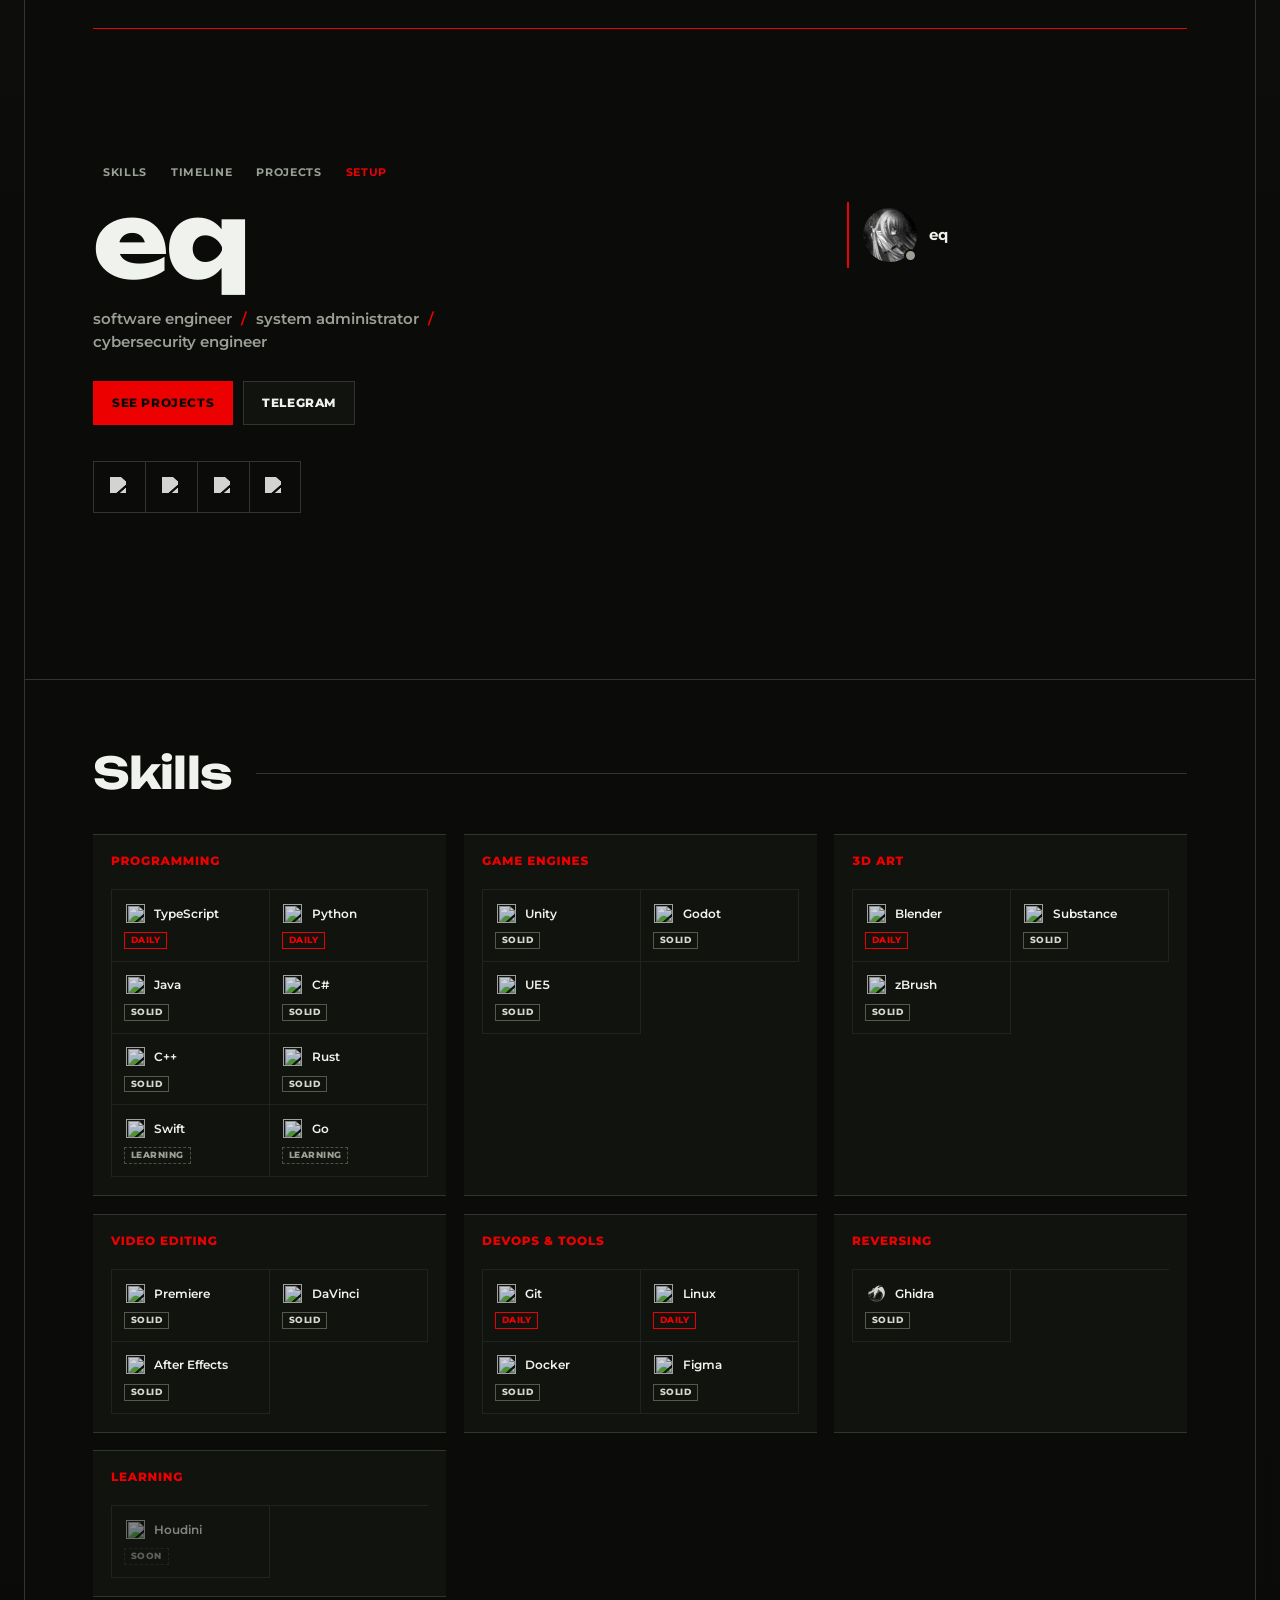
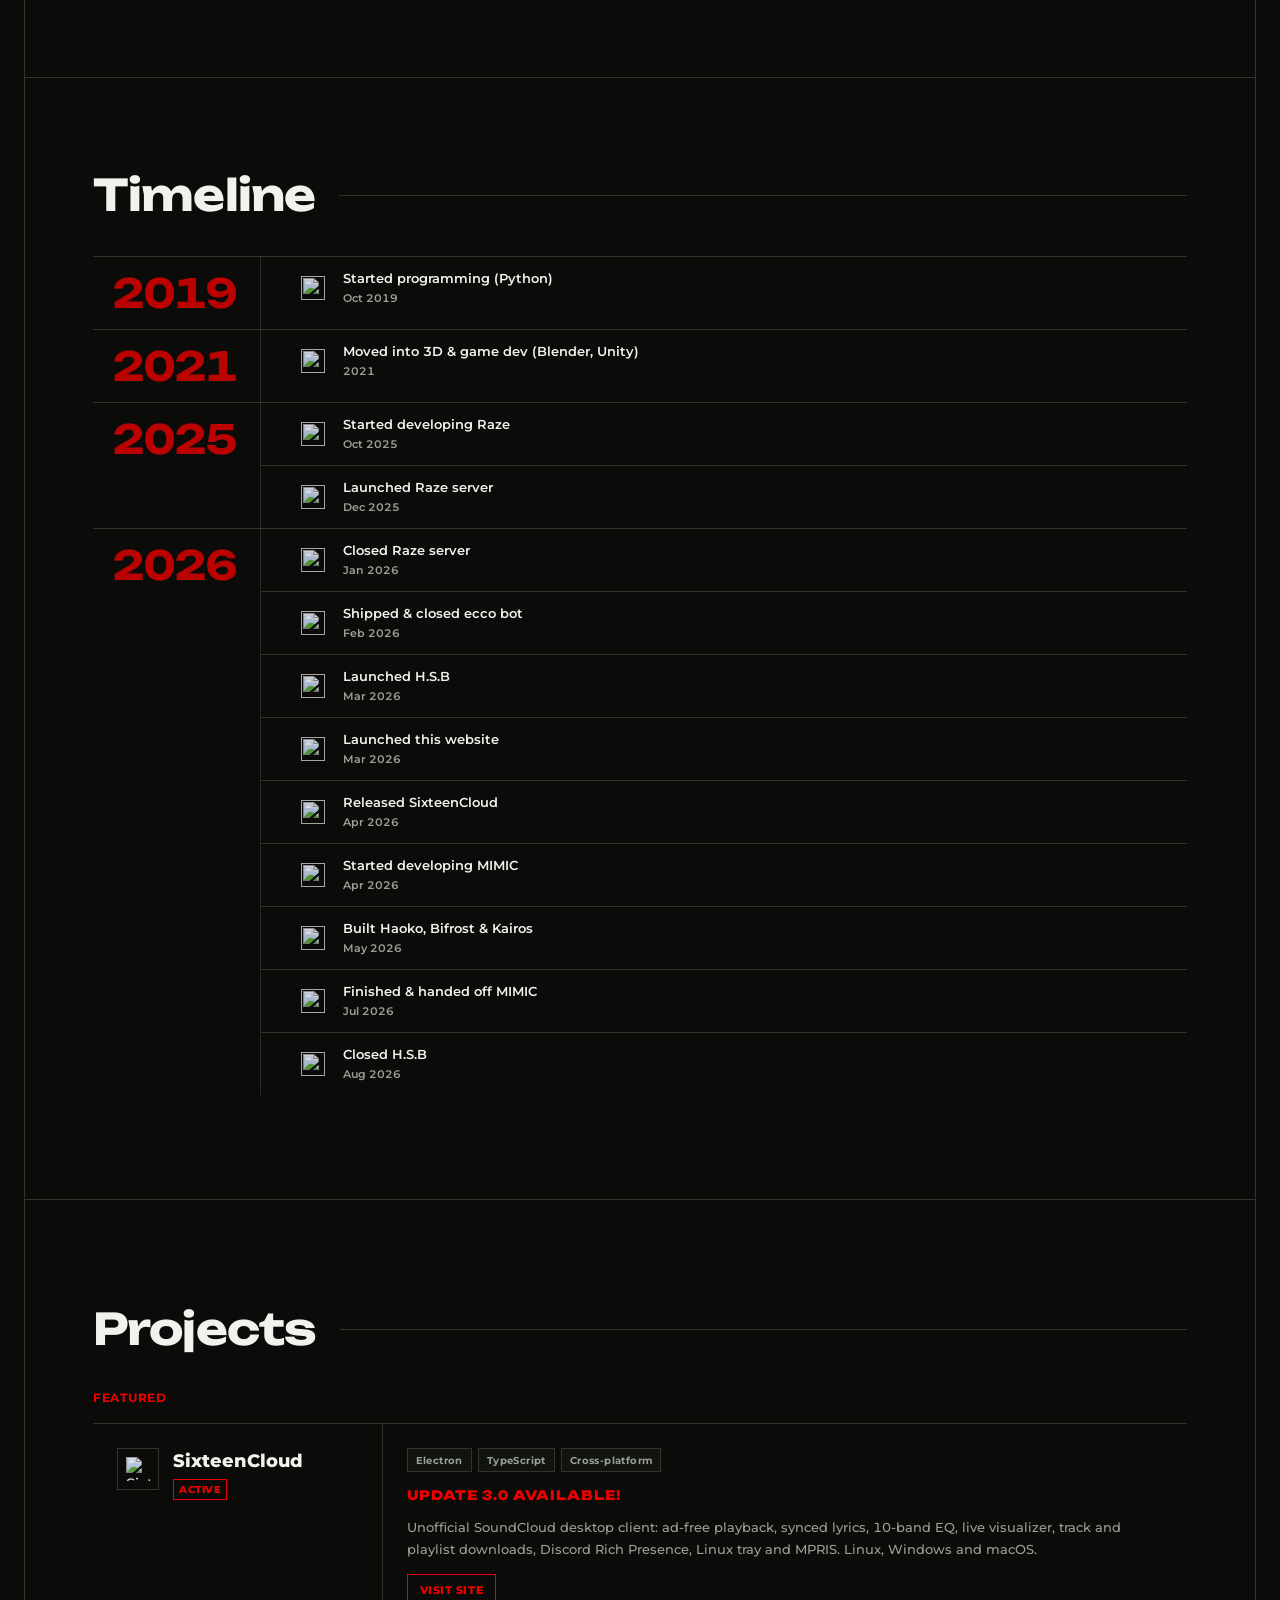
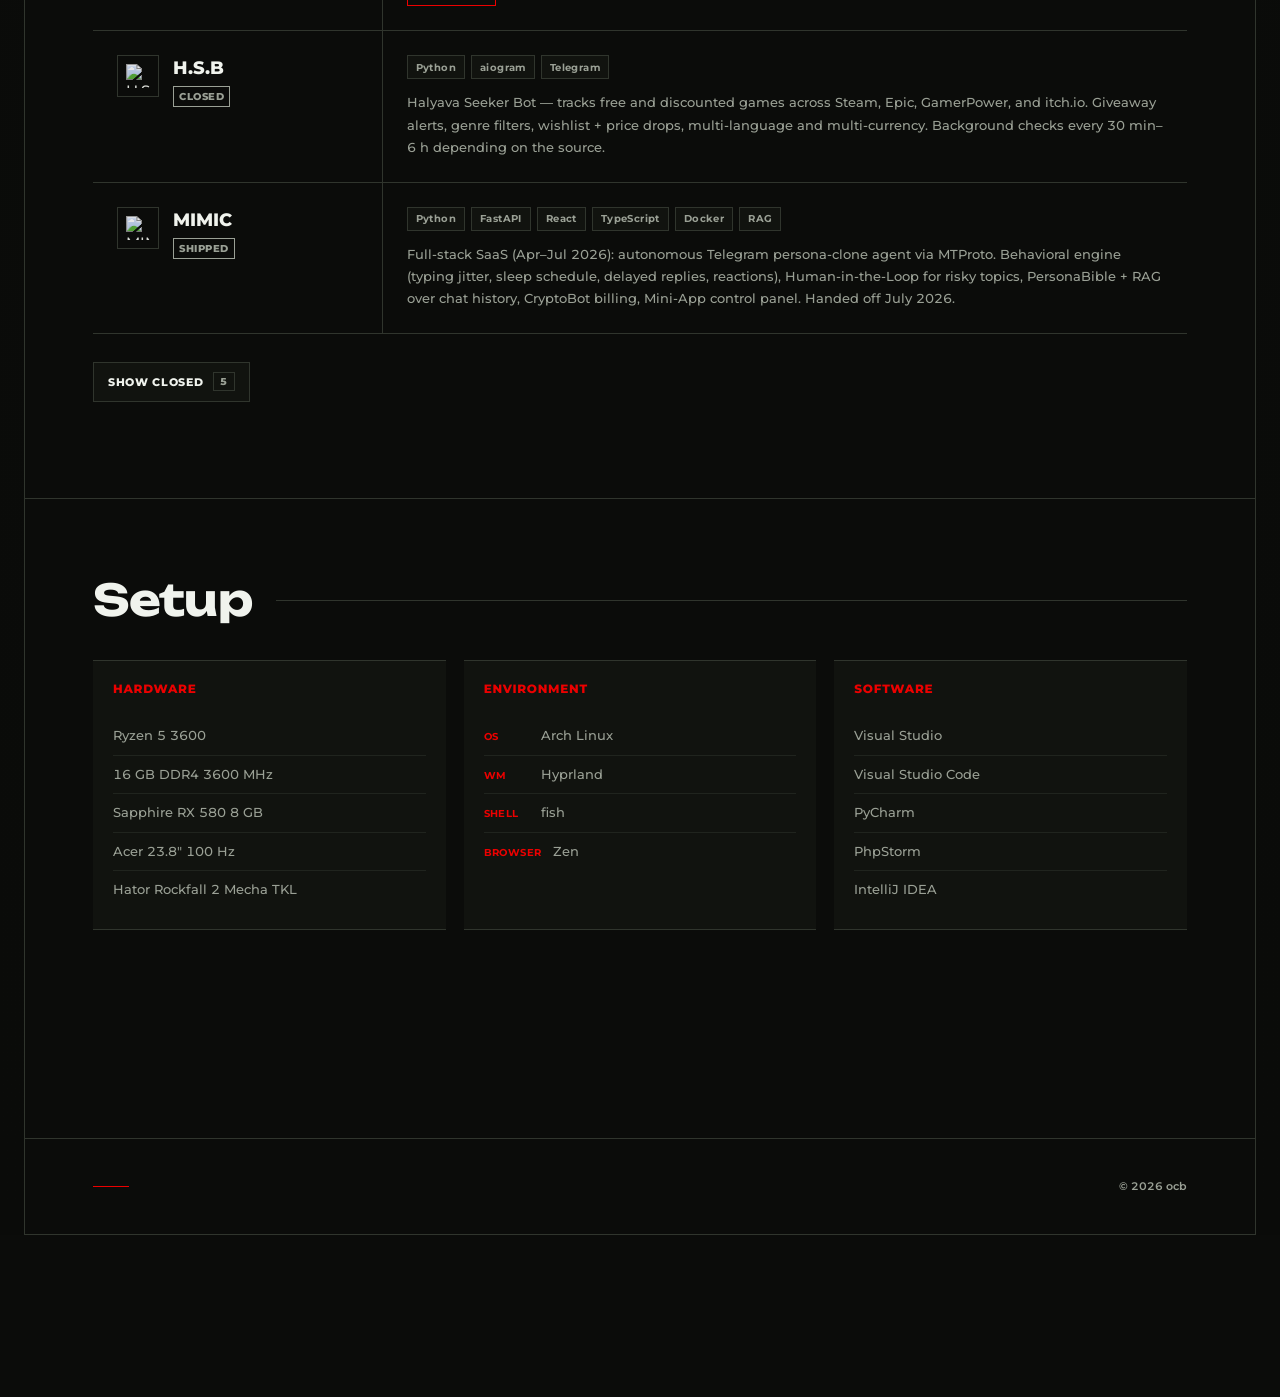
==== index.html @ 3673486f "Point SixteenCloud card to the new site" ====
<!DOCTYPE html>
<html lang="en">
<head>
    <meta charset="UTF-8">
    <meta name="viewport" content="width=device-width, initial-scale=1.0">
    <title>eq | bio</title>
    <meta name="description" content="ocb — software engineer, system administrator & cybersecurity engineer.">
    <meta name="theme-color" content="#0b0c0a">
    <meta name="color-scheme" content="dark">
    <meta name="apple-mobile-web-app-status-bar-style" content="black-translucent">
    <meta property="og:title" content="eq | bio">
    <meta property="og:description" content="software engineer / system administrator / cybersecurity engineer — portfolio & projects">
    <meta property="og:type" content="website">
    <meta property="og:image" content="https://ocb2016.me/img/og-logo.png">
    <meta property="og:image:type" content="image/png">
    <meta property="og:image:width" content="1200">
    <meta property="og:image:height" content="630">
    <meta property="og:image:alt" content="eq | bio">
    <meta property="og:url" content="https://ocb2016.me/">
    <meta name="twitter:card" content="summary_large_image">
    <meta name="twitter:title" content="eq | bio">
    <meta name="twitter:description" content="software engineer / system administrator / cybersecurity engineer — portfolio & projects">
    <meta name="twitter:image" content="https://ocb2016.me/img/og-logo.png">
    <meta name="twitter:image:alt" content="ocb logo">
    <link rel="icon" type="image/svg+xml" href="icons/ocb_site_logo.svg">
    <link rel="stylesheet" href="style.css">
    <link rel="stylesheet" href="cube.css">
</head>
<body id="top">
    <div class="copy-toast" id="copyToast">Username copied.</div>

    <aside class="cube-rail is-booting is-hidden" id="cubeRail" aria-hidden="true">
        <div class="cube-slot">
            <button type="button" class="cube-hit" id="cubeHit" aria-label="Cube"></button>
            <div class="cube-3d-wrap" id="cube3dWrap">
                <div class="cube-3d-iso">
                    <div class="cube-3d-flipper" id="cube3dFlipper">
                        <div class="cube-face" data-face="front">B</div>
                        <div class="cube-face" data-face="back">O</div>
                        <div class="cube-face" data-face="right">B</div>
                        <div class="cube-face" data-face="left">O</div>
                        <div class="cube-face" data-face="top">C</div>
                        <div class="cube-face" data-face="bottom">C</div>
                    </div>
                </div>
            </div>
        </div>
    </aside>

    <!-- Floating island — appears after hero leaves the viewport -->
    <nav class="nav-island" id="navIsland" aria-label="Sections" aria-hidden="true">
        <a href="#top" class="nav-island-brand">eq</a>
        <span class="nav-island-sep" aria-hidden="true"></span>
        <a href="#skills" class="nav-link">Skills</a>
        <a href="#timeline" class="nav-link">Timeline</a>
        <a href="#projects" class="nav-link">Projects</a>
        <a href="#setup" class="nav-link">Setup</a>
    </nav>

    <div class="container">
            <header class="hero" id="hero">
                <nav class="hero-nav physics-element" id="heroNav" aria-label="On this page">
                    <a href="#skills" class="nav-link">Skills</a>
                    <a href="#timeline" class="nav-link">Timeline</a>
                    <a href="#projects" class="nav-link">Projects</a>
                    <a href="#setup" class="nav-link">Setup</a>
                </nav>

                <div class="discord-card physics-element" id="discordCard">
                    <img class="dc-badge" src="icons/discord.svg" alt="">
                    <div class="dc-left">
                        <div class="dc-avatar-wrap">
                            <img src="img/avatar.jpg" alt="Avatar of eq" class="dc-avatar">
                            <span class="dc-status-dot" id="dcStatusDot"></span>
                        </div>
                    </div>
                    <div class="dc-info">
                        <span class="dc-username">eq</span>
                        <span class="dc-status-text" id="dcStatusText" style="display:none">Offline</span>
                        <div class="dc-activity" id="dcActivity">
                            <img class="dc-activity-img" id="dcActivityImg" style="display:none" alt="">
                            <div class="dc-activity-text">
                                <span class="dc-activity-label" id="dcActivityLabel">Playing</span>
                                <span class="dc-activity-name" id="dcActivityName"></span>
                                <span class="dc-activity-details" id="dcActivityDetails"></span>
                                <span class="dc-activity-state" id="dcActivityState"></span>
                            </div>
                        </div>
                        <span class="dc-lanyard-hint" id="dcHint"></span>
                    </div>
                </div>

                <h1 class="title physics-element">eq</h1>
                <p class="tagline physics-element">software engineer <span class="separator">/</span> system administrator <span class="separator">/</span> cybersecurity engineer</p>

                <div class="hero-actions physics-element">
                    <a href="#projects" class="hero-cta">See projects</a>
                    <a href="https://t.me/pykuvkrovu" target="_blank" rel="noopener noreferrer" class="hero-cta ghost">Telegram</a>
                </div>

                <div class="socials physics-element">
                    <a href="https://t.me/pykuvkrovu" target="_blank" rel="noopener noreferrer" class="social-btn" aria-label="Telegram" data-tooltip="Telegram">
                        <img src="icons/telegram.svg" alt="Telegram">
                    </a>
                    <button type="button" class="social-btn" id="discordCopyBtn" aria-label="Discord" data-tooltip="Discord">
                        <img src="icons/discord.svg" alt="Discord">
                    </button>
                    <a href="https://steamcommunity.com/id/npukolno/" target="_blank" rel="noopener noreferrer" class="social-btn" aria-label="Steam" data-tooltip="Steam">
                        <img src="icons/steam.svg" alt="Steam">
                    </a>
                    <a href="https://soundcloud.com/faketerrorist" target="_blank" rel="noopener noreferrer" class="social-btn" aria-label="SoundCloud" data-tooltip="SoundCloud">
                        <img src="icons/soundcloud.svg" alt="SoundCloud">
                    </a>
                </div>
            </header>

            <section class="skills-section" id="skills">
                <h2 class="section-title physics-element">Skills</h2>

                <div class="skills-grid">
                    <div class="skill-category">
                        <h3 class="category-title">Programming</h3>
                        <div class="skill-cards">
                            <div class="skill-card"><div class="skill-row"><div class="skill-icon-wrap"><img src="icons/typescript.svg" class="skill-svg" alt=""></div><span class="skill-name">TypeScript</span></div><span class="skill-level daily">daily</span></div>
                            <div class="skill-card"><div class="skill-row"><div class="skill-icon-wrap"><img src="icons/python.svg" class="skill-svg" alt=""></div><span class="skill-name">Python</span></div><span class="skill-level daily">daily</span></div>
                            <div class="skill-card"><div class="skill-row"><div class="skill-icon-wrap"><img src="icons/java.svg" class="skill-svg" alt=""></div><span class="skill-name">Java</span></div><span class="skill-level solid">solid</span></div>
                            <div class="skill-card"><div class="skill-row"><div class="skill-icon-wrap"><img src="icons/c%23.svg" class="skill-svg" alt=""></div><span class="skill-name">C#</span></div><span class="skill-level solid">solid</span></div>
                            <div class="skill-card"><div class="skill-row"><div class="skill-icon-wrap"><img src="icons/c%2B%2B.svg" class="skill-svg" alt=""></div><span class="skill-name">C++</span></div><span class="skill-level solid">solid</span></div>
                            <div class="skill-card"><div class="skill-row"><div class="skill-icon-wrap"><img src="icons/rust.svg" class="skill-svg" alt=""></div><span class="skill-name">Rust</span></div><span class="skill-level solid">solid</span></div>
                            <div class="skill-card"><div class="skill-row"><div class="skill-icon-wrap"><img src="icons/swift.svg" class="skill-svg" alt=""></div><span class="skill-name">Swift</span></div><span class="skill-level learning">learning</span></div>
                            <div class="skill-card"><div class="skill-row"><div class="skill-icon-wrap"><img src="icons/go.svg" class="skill-svg" alt=""></div><span class="skill-name">Go</span></div><span class="skill-level learning">learning</span></div>
                        </div>
                    </div>

                    <div class="skill-category">
                        <h3 class="category-title">Game Engines</h3>
                        <div class="skill-cards">
                            <div class="skill-card"><div class="skill-row"><div class="skill-icon-wrap"><img src="icons/unity.svg" class="skill-svg" alt=""></div><span class="skill-name">Unity</span></div><span class="skill-level solid">solid</span></div>
                            <div class="skill-card"><div class="skill-row"><div class="skill-icon-wrap"><img src="icons/godot.svg" class="skill-svg" alt=""></div><span class="skill-name">Godot</span></div><span class="skill-level solid">solid</span></div>
                            <div class="skill-card"><div class="skill-row"><div class="skill-icon-wrap"><img src="icons/ue.svg" class="skill-svg" alt=""></div><span class="skill-name">UE5</span></div><span class="skill-level solid">solid</span></div>
                        </div>
                    </div>

                    <div class="skill-category">
                        <h3 class="category-title">3D Art</h3>
                        <div class="skill-cards">
                            <div class="skill-card"><div class="skill-row"><div class="skill-icon-wrap"><img src="icons/blender.svg" class="skill-svg" alt=""></div><span class="skill-name">Blender</span></div><span class="skill-level daily">daily</span></div>
                            <div class="skill-card"><div class="skill-row"><div class="skill-icon-wrap"><img src="icons/substancepainter.svg" class="skill-svg" alt=""></div><span class="skill-name">Substance</span></div><span class="skill-level solid">solid</span></div>
                            <div class="skill-card"><div class="skill-row"><div class="skill-icon-wrap"><img src="icons/zbrush.svg" class="skill-svg" alt=""></div><span class="skill-name">zBrush</span></div><span class="skill-level solid">solid</span></div>
                        </div>
                    </div>

                    <div class="skill-category">
                        <h3 class="category-title">Video Editing</h3>
                        <div class="skill-cards">
                            <div class="skill-card"><div class="skill-row"><div class="skill-icon-wrap"><img src="icons/pr.svg" class="skill-svg" alt=""></div><span class="skill-name">Premiere</span></div><span class="skill-level solid">solid</span></div>
                            <div class="skill-card"><div class="skill-row"><div class="skill-icon-wrap"><img src="icons/davinci.svg" class="skill-svg" alt=""></div><span class="skill-name">DaVinci</span></div><span class="skill-level solid">solid</span></div>
                            <div class="skill-card"><div class="skill-row"><div class="skill-icon-wrap"><img src="icons/ae.svg" class="skill-svg" alt=""></div><span class="skill-name">After Effects</span></div><span class="skill-level solid">solid</span></div>
                        </div>
                    </div>

                    <div class="skill-category">
                        <h3 class="category-title">DevOps &amp; Tools</h3>
                        <div class="skill-cards">
                            <div class="skill-card"><div class="skill-row"><div class="skill-icon-wrap"><img src="icons/git.svg" class="skill-svg" alt=""></div><span class="skill-name">Git</span></div><span class="skill-level daily">daily</span></div>
                            <div class="skill-card"><div class="skill-row"><div class="skill-icon-wrap"><img src="icons/linux.svg" class="skill-svg" alt=""></div><span class="skill-name">Linux</span></div><span class="skill-level daily">daily</span></div>
                            <div class="skill-card"><div class="skill-row"><div class="skill-icon-wrap"><img src="icons/docker.svg" class="skill-svg" alt=""></div><span class="skill-name">Docker</span></div><span class="skill-level solid">solid</span></div>
                            <div class="skill-card"><div class="skill-row"><div class="skill-icon-wrap"><img src="icons/figma.svg" class="skill-svg" alt=""></div><span class="skill-name">Figma</span></div><span class="skill-level solid">solid</span></div>
                        </div>
                    </div>

                    <div class="skill-category">
                        <h3 class="category-title">Reversing</h3>
                        <div class="skill-cards">
                            <div class="skill-card"><div class="skill-row"><div class="skill-icon-wrap"><img src="icons/ghidra.svg" class="skill-svg" alt=""></div><span class="skill-name">Ghidra</span></div><span class="skill-level solid">solid</span></div>
                        </div>
                    </div>

                    <div class="skill-category">
                        <h3 class="category-title">Learning</h3>
                        <div class="skill-cards">
                            <div class="skill-card future-skill"><div class="skill-row"><div class="skill-icon-wrap"><img src="icons/houdini.svg" class="skill-svg" alt=""></div><span class="skill-name">Houdini</span></div><span class="skill-level future">soon</span></div>
                        </div>
                    </div>
                </div>
            </section>

            <section class="timeline-section" id="timeline">
                <h2 class="section-title physics-element">Timeline</h2>
                <div class="timeline">
                    <div class="timeline-line"></div>

                    <div class="timeline-year">2019</div>
                    <div class="timeline-item left">
                        <div class="timeline-dot"></div>
                        <div class="timeline-card">
                            <div class="timeline-card-icon"><img src="icons/python.svg" alt=""></div>
                            <div class="timeline-card-info">
                                <span class="timeline-card-title">Started programming (Python)</span>
                                <span class="timeline-card-date">Oct 2019</span>
                            </div>
                        </div>
                    </div>

                    <div class="timeline-year">2021</div>
                    <div class="timeline-item right">
                        <div class="timeline-dot"></div>
                        <div class="timeline-card">
                            <div class="timeline-card-icon"><img src="icons/blender.svg" alt=""></div>
                            <div class="timeline-card-info">
                                <span class="timeline-card-title">Moved into 3D &amp; game dev (Blender, Unity)</span>
                                <span class="timeline-card-date">2021</span>
                            </div>
                        </div>
                    </div>

                    <div class="timeline-year">2025</div>
                    <div class="timeline-item left">
                        <div class="timeline-dot"></div>
                        <div class="timeline-card">
                            <div class="timeline-card-icon"><img src="icons/raze.svg" alt=""></div>
                            <div class="timeline-card-info">
                                <span class="timeline-card-title">Started developing Raze</span>
                                <span class="timeline-card-date">Oct 2025</span>
                            </div>
                        </div>
                    </div>
                    <div class="timeline-item right">
                        <div class="timeline-dot"></div>
                        <div class="timeline-card">
                            <div class="timeline-card-icon"><img src="icons/raze.svg" alt=""></div>
                            <div class="timeline-card-info">
                                <span class="timeline-card-title">Launched Raze server</span>
                                <span class="timeline-card-date">Dec 2025</span>
                            </div>
                        </div>
                    </div>

                    <div class="timeline-year">2026</div>
                    <div class="timeline-item left">
                        <div class="timeline-dot"></div>
                        <div class="timeline-card">
                            <div class="timeline-card-icon"><img src="icons/raze.svg" alt=""></div>
                            <div class="timeline-card-info">
                                <span class="timeline-card-title">Closed Raze server</span>
                                <span class="timeline-card-date">Jan 2026</span>
                            </div>
                        </div>
                    </div>
                    <div class="timeline-item right">
                        <div class="timeline-dot"></div>
                        <div class="timeline-card">
                            <div class="timeline-card-icon"><img src="icons/ecco.svg" alt=""></div>
                            <div class="timeline-card-info">
                                <span class="timeline-card-title">Shipped &amp; closed ecco bot</span>
                                <span class="timeline-card-date">Feb 2026</span>
                            </div>
                        </div>
                    </div>
                    <div class="timeline-item left">
                        <div class="timeline-dot"></div>
                        <div class="timeline-card">
                            <div class="timeline-card-icon"><img src="icons/hsb.svg" alt=""></div>
                            <div class="timeline-card-info">
                                <span class="timeline-card-title">Launched H.S.B</span>
                                <span class="timeline-card-date">Mar 2026</span>
                            </div>
                        </div>
                    </div>
                    <div class="timeline-item right">
                        <div class="timeline-dot"></div>
                        <div class="timeline-card">
                            <div class="timeline-card-icon"><img src="icons/ocb_site_logo_white.svg" alt=""></div>
                            <div class="timeline-card-info">
                                <span class="timeline-card-title">Launched this website</span>
                                <span class="timeline-card-date">Mar 2026</span>
                            </div>
                        </div>
                    </div>
                    <div class="timeline-item left">
                        <div class="timeline-dot"></div>
                        <div class="timeline-card">
                            <div class="timeline-card-icon"><img src="icons/sixteencloud_logo_light.svg" alt=""></div>
                            <div class="timeline-card-info">
                                <span class="timeline-card-title">Released SixteenCloud</span>
                                <span class="timeline-card-date">Apr 2026</span>
                            </div>
                        </div>
                    </div>
                    <div class="timeline-item right">
                        <div class="timeline-dot"></div>
                        <div class="timeline-card">
                            <div class="timeline-card-icon"><img src="icons/mimic_icon_white.svg" alt=""></div>
                            <div class="timeline-card-info">
                                <span class="timeline-card-title">Started developing MIMIC</span>
                                <span class="timeline-card-date">Apr 2026</span>
                            </div>
                        </div>
                    </div>
                    <div class="timeline-item left">
                        <div class="timeline-dot"></div>
                        <div class="timeline-card">
                            <div class="timeline-card-icon"><img src="icons/haoko.svg" alt=""></div>
                            <div class="timeline-card-info">
                                <span class="timeline-card-title">Built Haoko, Bifrost &amp; Kairos</span>
                                <span class="timeline-card-date">May 2026</span>
                            </div>
                        </div>
                    </div>
                    <div class="timeline-item right">
                        <div class="timeline-dot"></div>
                        <div class="timeline-card">
                            <div class="timeline-card-icon"><img src="icons/mimic_icon_white.svg" alt=""></div>
                            <div class="timeline-card-info">
                                <span class="timeline-card-title">Finished &amp; handed off MIMIC</span>
                                <span class="timeline-card-date">Jul 2026</span>
                            </div>
                        </div>
                    </div>
                    <div class="timeline-item left">
                        <div class="timeline-dot"></div>
                        <div class="timeline-card">
                            <div class="timeline-card-icon"><img src="icons/hsb.svg" alt=""></div>
                            <div class="timeline-card-info">
                                <span class="timeline-card-title">Closed H.S.B</span>
                                <span class="timeline-card-date">Aug 2026</span>
                            </div>
                        </div>
                    </div>
                </div>
            </section>

            <section class="projects-section" id="projects">
                <h2 class="section-title physics-element">Projects</h2>

                <h3 class="projects-subtitle physics-element">Featured</h3>
                <div class="projects-grid" id="featuredProjects">
                    <div class="project-card active">
                        <div class="project-preview">
                            <div class="project-icon-wrap">
                                <img src="icons/sixteencloud_logo_light.svg" alt="SixteenCloud" class="project-icon">
                            </div>
                            <span class="project-name">SixteenCloud</span>
                            <span class="project-badge active-badge">Active</span>
                        </div>
                        <div class="project-details">
                            <div class="project-tech">
                                <span class="tech-chip">Electron</span>
                                <span class="tech-chip">TypeScript</span>
                                <span class="tech-chip">Cross-platform</span>
                            </div>
                            <p class="project-description"><span class="project-update">UPDATE 3.0 AVAILABLE!</span>Unofficial SoundCloud desktop client: ad-free playback, synced lyrics, 10-band EQ, live visualizer, track and playlist downloads, Discord Rich Presence, Linux tray and MPRIS. Linux, Windows and macOS.</p>
                            <div class="project-links">
                                <a href="https://sixteencloud.ocb2016.me" class="project-link" id="sixteencloud-site" target="_blank" rel="noopener noreferrer">Visit site</a>
                            </div>
                        </div>
                    </div>

                    <div class="project-card closed">
                        <div class="project-preview">
                            <div class="project-icon-wrap">
                                <img src="icons/hsb.svg" alt="H.S.B" class="project-icon">
                            </div>
                            <span class="project-name">H.S.B</span>
                            <span class="project-badge">Closed</span>
                        </div>
                        <div class="project-details">
                            <div class="project-tech">
                                <span class="tech-chip">Python</span>
                                <span class="tech-chip">aiogram</span>
                                <span class="tech-chip">Telegram</span>
                            </div>
                            <p class="project-description">Halyava Seeker Bot — tracks free and discounted games across Steam, Epic, GamerPower, and itch.io. Giveaway alerts, genre filters, wishlist + price drops, multi-language and multi-currency. Background checks every 30 min–6 h depending on the source.</p>
                        </div>
                    </div>

                    <div class="project-card closed">
                        <div class="project-preview">
                            <div class="project-icon-wrap">
                                <img src="icons/mimic_icon_white.svg" alt="MIMIC" class="project-icon">
                            </div>
                            <span class="project-name">MIMIC</span>
                            <span class="project-badge">Shipped</span>
                        </div>
                        <div class="project-details">
                            <div class="project-tech">
                                <span class="tech-chip">Python</span>
                                <span class="tech-chip">FastAPI</span>
                                <span class="tech-chip">React</span>
                                <span class="tech-chip">TypeScript</span>
                                <span class="tech-chip">Docker</span>
                                <span class="tech-chip">RAG</span>
                            </div>
                            <p class="project-description">Full-stack SaaS (Apr–Jul 2026): autonomous Telegram persona-clone agent via MTProto. Behavioral engine (typing jitter, sleep schedule, delayed replies, reactions), Human-in-the-Loop for risky topics, PersonaBible + RAG over chat history, CryptoBot billing, Mini-App control panel. Handed off July 2026.</p>
                        </div>
                    </div>
                </div>

                <div class="projects-closed-wrap">
                    <button type="button" class="projects-toggle" id="closedToggle" aria-expanded="false" aria-controls="closedProjects">
                        <span class="projects-toggle-label">Show closed</span>
                        <span class="projects-toggle-count">5</span>
                    </button>

                    <div class="projects-grid closed-grid" id="closedProjects" hidden>
                        <div class="project-card closed">
                            <div class="project-preview">
                                <div class="project-icon-wrap">
                                    <img src="icons/haoko.svg" alt="Haoko" class="project-icon">
                                </div>
                                <span class="project-name">Haoko</span>
                                <span class="project-badge">Closed</span>
                            </div>
                            <div class="project-details">
                                <div class="project-tech">
                                    <span class="tech-chip">C++</span>
                                    <span class="tech-chip">MPRIS</span>
                                    <span class="tech-chip">lrclib</span>
                                </div>
                                <p class="project-description">Terminal utility from the Arch transition: current track via MPRIS, search on lrclib.net, synced lyrics in the terminal.</p>
                            </div>
                        </div>

                        <div class="project-card closed">
                            <div class="project-preview">
                                <div class="project-icon-wrap">
                                    <img src="icons/bifrost.svg" alt="Bifrost" class="project-icon">
                                </div>
                                <span class="project-name">Bifrost</span>
                                <span class="project-badge">Closed</span>
                            </div>
                            <div class="project-details">
                                <div class="project-tech">
                                    <span class="tech-chip">C++</span>
                                    <span class="tech-chip">Qt</span>
                                    <span class="tech-chip">UDP</span>
                                    <span class="tech-chip">Quickshell</span>
                                </div>
                                <p class="project-description">Local-network file transfer phone ↔ PC. Qt + Quickshell UI, C++ backend, fast UDP transfer, guest web server with QR access.</p>
                            </div>
                        </div>

                        <div class="project-card closed">
                            <div class="project-preview">
                                <div class="project-icon-wrap">
                                    <img src="icons/kairos.svg" alt="Kairos" class="project-icon">
                                </div>
                                <span class="project-name">Kairos</span>
                                <span class="project-badge">Closed</span>
                            </div>
                            <div class="project-details">
                                <div class="project-tech">
                                    <span class="tech-chip">C++</span>
                                    <span class="tech-chip">Whisper</span>
                                    <span class="tech-chip">VAD</span>
                                    <span class="tech-chip">STEM</span>
                                </div>
                                <p class="project-description">Lyrics generator for tracks missing on lrclib — Whisper (Base/Medium/Turbo), VAD, STEM separation, multilingual. Dropped: too much per-track handholding.</p>
                            </div>
                        </div>

                        <div class="project-card closed">
                            <div class="project-preview">
                                <div class="project-icon-wrap">
                                    <img src="icons/raze.svg" alt="Raze" class="project-icon">
                                </div>
                                <span class="project-name">Raze</span>
                                <span class="project-badge">Closed</span>
                            </div>
                            <div class="project-details">
                                <div class="project-tech">
                                    <span class="tech-chip">Java</span>
                                    <span class="tech-chip">Minecraft 1.20.1</span>
                                    <span class="tech-chip">PvP</span>
                                </div>
                                <p class="project-description">Military-political MC server (Annihilation / control points). Solo Java mod for full server logic. Public Dec 2025, closed Jan 2026 — hosting costs.</p>
                            </div>
                        </div>

                        <div class="project-card closed">
                            <div class="project-preview">
                                <div class="project-icon-wrap">
                                    <img src="icons/ecco.svg" alt="ecco" class="project-icon">
                                </div>
                                <span class="project-name">ecco</span>
                                <span class="project-badge">Closed</span>
                            </div>
                            <div class="project-details">
                                <div class="project-tech">
                                    <span class="tech-chip">Python</span>
                                    <span class="tech-chip">yt-dlp</span>
                                    <span class="tech-chip">Telegram</span>
                                </div>
                                <p class="project-description">Telegram bot for high-quality media from YouTube, TikTok, Instagram, Pinterest, SoundCloud. Closed after YouTube friction and shifting focus.</p>
                            </div>
                        </div>
                    </div>
                </div>
            </section>

            <section class="setup-section" id="setup">
                <h2 class="section-title physics-element">Setup</h2>

                <div class="setup-grid">
                    <div class="setup-column">
                        <h3 class="setup-category">Hardware</h3>
                        <ul class="setup-list">
                            <li class="setup-item">Ryzen 5 3600</li>
                            <li class="setup-item">16 GB DDR4 3600 MHz</li>
                            <li class="setup-item">Sapphire RX 580 8 GB</li>
                            <li class="setup-item">Acer 23.8&quot; 100 Hz</li>
                            <li class="setup-item">Hator Rockfall 2 Mecha TKL</li>
                        </ul>
                    </div>
                    <div class="setup-column">
                        <h3 class="setup-category">Environment</h3>
                        <ul class="setup-list">
                            <li class="setup-item"><span class="setup-label">OS</span> Arch Linux</li>
                            <li class="setup-item"><span class="setup-label">WM</span> Hyprland</li>
                            <li class="setup-item"><span class="setup-label">Shell</span> fish</li>
                            <li class="setup-item"><span class="setup-label">Browser</span> Zen</li>
                        </ul>
                    </div>
                    <div class="setup-column">
                        <h3 class="setup-category">Software</h3>
                        <ul class="setup-list">
                            <li class="setup-item">Visual Studio</li>
                            <li class="setup-item">Visual Studio Code</li>
                            <li class="setup-item">PyCharm</li>
                            <li class="setup-item">PhpStorm</li>
                            <li class="setup-item">IntelliJ IDEA</li>
                        </ul>
                    </div>
                </div>
            </section>

            <footer class="footer">
                <div class="footer-line"></div>
                <p>&copy; 2026 ocb</p>
            </footer>
    </div>

    <button type="button" class="scroll-top" id="scrollTopBtn" aria-label="Scroll to top">
        <svg width="18" height="18" viewBox="0 0 24 24" fill="none" stroke="currentColor" stroke-width="2" stroke-linecap="round" stroke-linejoin="round"><polyline points="18 15 12 9 6 15"/></svg>
    </button>

    <script src="script.js"></script>
    <script src="cube.js"></script>
</body>
</html>
---- style.css ----
/* Two families only: Unbounded = display, Montserrat = everything else.
   No mono — thin coding faces clashed with the geometric display vibe. */
@import url("https://fonts.googleapis.com/css2?family=Montserrat:wght@500;600;700;800;900&family=Unbounded:wght@600;700;800&display=swap");

:root {
    --black: #0b0c0a;
    --surface: #11130f;
    --surface-raised: #171a15;
    --ink: #f0f3ed;
    --muted: #9aa095;
    --rule: #30352d;
    --soft-rule: #20241e;
    /* Main brand = logo red */
    --signal: #ec0000;
    --danger: #ff5f56;
    --font-sans: "Montserrat", system-ui, sans-serif;
    --font-display: "Unbounded", "Montserrat", system-ui, sans-serif;
    --font: var(--font-sans);
}

*,
*::before,
*::after {
    box-sizing: border-box;
    margin: 0;
    padding: 0;
}

html {
    /* Do NOT set overflow-x on html — with body overflow it breaks wheel scroll in Chrome
       (page only scrolls when hovering fixed elements like the cube). */
    scroll-behavior: smooth;
    scroll-padding-top: 56px;
    -webkit-text-size-adjust: 100%;
    text-size-adjust: 100%;
    /* Solid fill so iOS rubber-band / overscroll never flashes white */
    background-color: var(--black);
    color-scheme: dark;
}

/* Darker brand red so white/ink text stays readable when selected */
::selection {
    background: #9e0000;
    color: #f0f3ed;
}

::-moz-selection {
    background: #9e0000;
    color: #f0f3ed;
}

body {
    position: relative;
    min-width: 320px;
    min-height: 100%;
    min-height: 100dvh;
    overflow-x: clip;
    /* Flat depth: pure material shift, no floating red orbs.
       Base color first so overscroll / gaps stay black even if gradient fails. */
    background-color: var(--black);
    background-image:
        linear-gradient(180deg, #0d0e0c 0%, var(--black) 240px, #0a0b09 100%);
    color: var(--ink);
    font-family: var(--font-sans);
    font-size: 15px;
    font-weight: 500;
    font-variant-numeric: tabular-nums;
    line-height: 1.5;
    -webkit-font-smoothing: antialiased;
}

/* Touch only: kill rubber-band white flash without breaking desktop wheel */
@media (hover: none) and (pointer: coarse) {
    body {
        overscroll-behavior-y: none;
    }
}

/* Static grain baked into page chrome only — never over interactive UI
   (overlay grain re-composited every hover and flashed red text). */
.grain {
    display: none;
}

button,
a {
    color: inherit;
    font: inherit;
}

button {
    cursor: pointer;
}

img {
    display: block;
    max-width: 100%;
}

.container {
    position: relative;
    z-index: 2;
    width: min(1240px, calc(100% - 48px));
    margin: 0 auto;
    border-inline: 1px solid var(--rule);
    /* Must be fully opaque — transparent bg + grain made every red title
       re-composite (look brighter) on any tile hover/leave */
    background: var(--black);
}

/* In-hero static nav — stays put while hero is on screen */
.hero-nav {
    grid-area: nav;
    display: flex;
    flex-wrap: wrap;
    align-items: center;
    gap: 2px 4px;
    margin-bottom: 8px;
}

.nav-link {
    padding: 6px 10px;
    color: var(--muted);
    font-family: var(--font-sans);
    font-size: 11px;
    font-weight: 700;
    letter-spacing: 0.06em;
    text-decoration: none;
    text-transform: uppercase;
    transition: color 160ms ease;
}

.nav-link:hover,
.nav-link:focus-visible {
    color: var(--ink);
    outline: 0;
}

.nav-link.is-active {
    color: var(--signal);
}

/* Dynamic-island floating nav — only after hero leaves viewport */
.nav-island {
    position: fixed;
    top: 14px;
    left: 50%;
    z-index: 40;
    display: flex;
    flex-wrap: nowrap;
    align-items: center;
    gap: 2px;
    max-width: calc(100vw - 24px);
    padding: 6px 8px 6px 14px;
    border: 1px solid var(--rule);
    border-radius: 999px;
    background: rgba(17, 19, 15, 0.92);
    box-shadow:
        0 12px 40px rgba(0, 0, 0, 0.45),
        inset 0 1px 0 rgba(255, 255, 255, 0.04);
    backdrop-filter: blur(16px);
    -webkit-backdrop-filter: blur(16px);
    opacity: 0;
    pointer-events: none;
    transform: translateX(-50%) translateY(-130%) scale(0.9);
    transition:
        opacity 380ms cubic-bezier(0.22, 1, 0.36, 1),
        transform 480ms cubic-bezier(0.22, 1, 0.36, 1);
    will-change: transform, opacity;
}

.nav-island.is-visible {
    opacity: 1;
    pointer-events: auto;
    transform: translateX(-50%) translateY(0) scale(1);
}

.nav-island-brand {
    flex-shrink: 0;
    padding: 4px 6px 4px 2px;
    color: var(--ink);
    font-family: var(--font-display);
    font-size: 13px;
    font-weight: 700;
    letter-spacing: -0.02em;
    text-decoration: none;
}

.nav-island-brand:hover,
.nav-island-brand:focus-visible {
    color: var(--signal);
    outline: 0;
}

.nav-island-sep {
    flex-shrink: 0;
    width: 1px;
    height: 14px;
    margin: 0 6px 0 4px;
    background: var(--rule);
}

.nav-island .nav-link {
    padding: 6px 9px;
    font-size: 10px;
}

.hero,
.skills-section,
.timeline-section,
.projects-section,
.setup-section,
.footer {
    border-bottom: 1px solid var(--rule);
}

.hero {
    position: relative;
    display: grid;
    grid-template-columns: minmax(0, 1fr) minmax(260px, 340px);
    grid-template-areas:
        "nav nav"
        "name profile"
        "role profile"
        "actions profile"
        "social profile";
    column-gap: clamp(48px, 8vw, 144px);
    min-height: min(680px, 94vh);
    padding: 72px 68px 80px;
    align-content: center;
}

.hero::before {
    position: absolute;
    top: 28px;
    right: 68px;
    left: 68px;
    height: 1px;
    background: var(--signal);
    content: "";
}

.title {
    grid-area: name;
    font-family: var(--font-display);
    font-size: clamp(76px, 8vw, 118px);
    font-weight: 800;
    letter-spacing: -0.03em;
    line-height: 0.9;
}

.tagline {
    grid-area: role;
    max-width: 40ch;
    margin-top: 22px;
    color: var(--muted);
    font-family: var(--font-sans);
    font-size: 15px;
    font-weight: 600;
}

.hero-actions {
    grid-area: actions;
    display: flex;
    flex-wrap: wrap;
    gap: 10px;
    margin-top: 28px;
}

.hero-cta {
    display: inline-flex;
    align-items: center;
    justify-content: center;
    min-height: 44px;
    padding: 0 18px;
    border: 1px solid var(--signal);
    background: var(--signal);
    color: var(--black);
    font-family: var(--font-sans);
    font-size: 12px;
    font-weight: 800;
    letter-spacing: 0.05em;
    text-decoration: none;
    text-transform: uppercase;
    transition: background-color 160ms ease, color 160ms ease, border-color 160ms ease;
}

.hero-cta:hover,
.hero-cta:focus-visible {
    outline: 0;
    /* Solid paints only — no transparent bg / translate (they flash other red text) */
    background: #ff1a1a;
    border-color: #ff1a1a;
    color: var(--black);
}

.hero-cta.ghost {
    border-color: var(--rule);
    background: var(--surface);
    color: var(--ink);
}

.hero-cta.ghost:hover,
.hero-cta.ghost:focus-visible {
    border-color: var(--signal);
    background: var(--surface-raised);
    color: var(--signal);
}

.separator {
    color: var(--signal);
    padding-inline: 5px;
}

.socials {
    grid-area: social;
    display: flex;
    flex-wrap: wrap;
    margin-top: 36px;
}

.social-btn {
    position: relative;
    display: grid;
    width: 52px;
    height: 52px;
    place-items: center;
    border: 1px solid var(--rule);
    border-right: 0;
    background: var(--black);
    text-decoration: none;
    transition: background-color 180ms ease, border-color 180ms ease;
}

.social-btn:last-child {
    border-right: 1px solid var(--rule);
}

.social-btn::after {
    position: absolute;
    top: calc(100% + 9px);
    left: 50%;
    padding: 4px 6px;
    background: var(--surface-raised);
    color: var(--muted);
    content: attr(data-tooltip);
    font-family: var(--font-sans);
    font-size: 10px;
    font-weight: 600;
    letter-spacing: 0.02em;
    opacity: 0;
    pointer-events: none;
    transform: translate(-50%, 0);
    transition: opacity 180ms ease;
}

.social-btn:hover,
.social-btn:focus-visible {
    outline: 0;
    border-color: var(--signal);
    background: var(--signal);
}

.social-btn:hover::after,
.social-btn:focus-visible::after {
    opacity: 1;
}

.social-btn img {
    width: 20px;
    height: 20px;
    filter: grayscale(1) brightness(0) invert(1);
    opacity: 0.82;
}

.social-btn:hover img,
.social-btn:focus-visible img {
    filter: grayscale(1) brightness(0);
    opacity: 1;
}

.discord-card {
    grid-area: profile;
    position: relative;
    display: grid;
    grid-template-columns: 54px minmax(0, 1fr);
    width: fit-content;
    min-width: 200px;
    gap: 12px;
    align-self: start;
    margin-top: 8px;
    padding: 6px 0 6px 14px;
    border-left: 2px solid var(--signal);
    cursor: pointer;
    transition: border-color 180ms ease;
}

.discord-card:hover {
    border-left-color: var(--ink);
}

.dc-badge {
    display: none;
}

.dc-avatar-wrap {
    position: relative;
}

.dc-avatar {
    width: 54px;
    height: 54px;
    border-radius: 50%;
    object-fit: cover;
}

.dc-status-dot {
    position: absolute;
    right: 0;
    bottom: 0;
    width: 13px;
    height: 13px;
    border: 2px solid var(--black);
    border-radius: 50%;
    background: var(--muted);
}

.dc-status-dot.online {
    background: var(--signal);
}

.dc-status-dot.idle {
    background: #ffb800;
}

.dc-status-dot.dnd {
    background: var(--danger);
}

.dc-info,
.dc-activity,
.dc-activity-text {
    display: flex;
    min-width: 0;
    flex-direction: column;
}

.dc-info {
    justify-content: center;
}

.dc-username {
    font-family: var(--font-sans);
    font-size: 15px;
    font-weight: 700;
}

.dc-status-text,
.dc-activity-label,
.dc-activity-details,
.dc-activity-state,
.dc-lanyard-hint {
    color: var(--muted);
    font-size: 11px;
}

.dc-activity {
    display: none;
    gap: 6px;
    margin-top: 8px;
}

.dc-activity.active {
    display: grid;
    grid-template-columns: 38px minmax(0, 1fr);
    gap: 8px;
}

.dc-activity-img {
    width: 38px;
    height: 38px;
    object-fit: cover;
}

.dc-activity-text {
    gap: 1px;
}

.dc-activity-label {
    color: var(--signal);
    text-transform: uppercase;
}

.dc-activity-name {
    overflow: hidden;
    font-size: 12px;
    font-weight: 600;
    text-overflow: ellipsis;
    white-space: nowrap;
}

.copy-toast {
    position: fixed;
    z-index: 20;
    bottom: 24px;
    left: 24px;
    padding: 10px 14px;
    border: 1px solid var(--signal);
    background: var(--surface-raised);
    color: var(--ink);
    font-family: var(--font-sans);
    font-size: 12px;
    font-weight: 600;
    opacity: 0;
    pointer-events: none;
    transform: translateY(10px);
    transition: opacity 180ms ease, transform 180ms ease;
}

.copy-toast.show {
    opacity: 1;
    transform: translateY(0);
}

/* Varied vertical air so the page doesn't feel like one flat slab */
.skills-section {
    padding: 72px 68px 80px;
}

.timeline-section {
    padding: 96px 68px 104px;
}

.projects-section {
    padding: 108px 68px 96px;
}

.setup-section {
    padding: 80px 68px 120px;
}

.section-title {
    display: flex;
    align-items: center;
    gap: 24px;
    margin-bottom: 38px;
    font-family: var(--font-display);
    font-size: clamp(28px, 3.4vw, 44px);
    font-weight: 700;
    letter-spacing: -0.02em;
    line-height: 1;
}

.section-title::after {
    height: 1px;
    flex: 1;
    background: var(--rule);
    content: "";
    transform: scaleX(1);
    transform-origin: left center;
}

/* Line draws in when the title reveals */
.motion-ready .section-title.physics-element::after {
    transform: scaleX(0);
}

.motion-ready .section-title.physics-element.is-visible::after {
    transform: scaleX(1);
    transition: transform 720ms cubic-bezier(0.22, 1, 0.36, 1) var(--reveal-delay, 0ms);
}

.projects-subtitle {
    margin-bottom: 16px;
    color: var(--signal);
    font-size: 12px;
    font-weight: 700;
    letter-spacing: 0.06em;
    text-transform: uppercase;
}

.skills-grid {
    display: grid;
    grid-template-columns: repeat(3, minmax(0, 1fr));
    gap: 18px;
}

.skill-category {
    min-width: 0;
    padding: 18px;
    border-top: 1px solid var(--rule);
    border-bottom: 1px solid var(--rule);
    background: var(--surface);
    contain: paint;
}

.category-title,
.setup-category {
    margin-bottom: 18px;
    color: var(--signal);
    font-family: var(--font-sans);
    font-size: 12px;
    font-weight: 800;
    letter-spacing: 0.06em;
    text-transform: uppercase;
    /* Keep title on a stable paint layer — avoid AA fringe flash on neighbor hover */
    -webkit-font-smoothing: antialiased;
    text-rendering: geometricPrecision;
}

.skill-cards {
    display: grid;
    grid-template-columns: repeat(2, minmax(0, 1fr));
    border-top: 1px solid var(--soft-rule);
    border-left: 1px solid var(--soft-rule);
    /* Clip tile paints so hover doesn't dirty siblings/titles */
    contain: paint;
}

.skill-card {
    display: flex;
    flex-direction: column;
    align-items: flex-start;
    gap: 8px;
    min-width: 0;
    min-height: 0;
    padding: 12px;
    border-right: 1px solid var(--soft-rule);
    border-bottom: 1px solid var(--soft-rule);
    background: transparent;
}

.skill-card:hover {
    background: #1c1814;
}

.skill-row {
    display: flex;
    align-items: center;
    gap: 8px;
    min-width: 0;
    width: 100%;
}

.skill-icon-wrap {
    display: grid;
    flex-shrink: 0;
    width: 22px;
    height: 22px;
    place-items: center;
}

.skill-svg {
    width: 19px;
    height: 19px;
    opacity: 0.82;
}

.skill-card:hover .skill-svg {
    opacity: 1;
}

.skill-name {
    min-width: 0;
    color: var(--ink);
    font-family: var(--font-sans);
    font-size: 12px;
    font-weight: 600;
    line-height: 1.25;
    overflow-wrap: normal;
    word-break: normal;
    hyphens: none;
}

.skill-level {
    flex-shrink: 0;
    padding: 2px 6px;
    border: 1px solid var(--rule);
    color: var(--muted);
    font-family: var(--font-sans);
    font-size: 9px;
    font-weight: 800;
    letter-spacing: 0.05em;
    line-height: 1.2;
    text-transform: uppercase;
}

/* Only daily uses brand red — rest stays grayscale so the board doesn't rainbow */
.skill-level.daily {
    border-color: var(--signal);
    color: var(--signal);
}

.skill-level.solid {
    border-color: #5c6356;
    color: var(--ink);
    opacity: 0.88;
}

.skill-level.learning {
    border-style: dashed;
    border-color: #4a5046;
    color: var(--muted);
}

.skill-level.future {
    border-style: dashed;
    border-color: var(--rule);
    color: var(--muted);
    opacity: 0.55;
}

.future-skill {
    color: var(--muted);
}

.future-skill .skill-name,
.future-skill .skill-svg {
    opacity: 0.5;
}

.timeline {
    display: flex;
    flex-direction: column;
}

.timeline-line,
.timeline-dot {
    display: none;
}

.timeline-group {
    display: grid;
    grid-template-columns: 168px minmax(0, 1fr);
    border-top: 1px solid var(--rule);
    align-items: stretch;
    /* solid hover only — no alpha/glow */
    transition: background-color 160ms ease;
}

.timeline-group:hover {
    background: #141612;
}

.timeline-year {
    display: flex;
    align-items: flex-start;
    padding: 16px 24px 16px 20px;
    border-right: 1px solid var(--rule);
    color: var(--signal);
    font-family: var(--font-display);
    font-size: clamp(28px, 3.2vw, 40px);
    font-weight: 700;
    line-height: 1;
    opacity: 0.78;
    transition: opacity 160ms ease;
}

.timeline-group:hover .timeline-year {
    opacity: 1;
}

.timeline-events {
    min-width: 0;
    display: flex;
    flex-direction: column;
}

.timeline-item {
    padding: 0 40px;
    border-bottom: 1px solid var(--rule);
}

.timeline-item:last-child {
    border-bottom: 0;
}

.timeline-card {
    display: grid;
    grid-template-columns: 28px minmax(0, 1fr) auto;
    gap: 14px;
    align-items: center;
    min-height: 52px;
    padding: 12px 0;
}

.timeline-item:hover .timeline-card-title {
    color: var(--ink);
}

.timeline-card-icon,
.timeline-card-icon img {
    width: 24px;
    height: 24px;
}

.timeline-card-icon img {
    opacity: 0.85;
}

.timeline-card-info {
    min-width: 0;
}

.timeline-card-title {
    display: block;
    font-family: var(--font-sans);
    font-size: 13px;
    font-weight: 600;
}

.timeline-card-date {
    display: block;
    margin-top: 2px;
    color: var(--muted);
    font-family: var(--font-sans);
    font-size: 11px;
    font-weight: 600;
}

.projects-grid {
    display: grid;
    grid-template-columns: 1fr;
    border-top: 1px solid var(--rule);
}

.project-card {
    display: grid;
    grid-template-columns: minmax(220px, 0.36fr) minmax(0, 1fr);
    min-width: 0;
    border-bottom: 1px solid var(--rule);
    background: var(--black);
    transition: background-color 180ms ease;
}

.project-card:hover {
    background: var(--surface);
}

.project-preview {
    display: grid;
    grid-template-columns: 42px minmax(0, 1fr);
    grid-template-rows: auto auto;
    gap: 4px 14px;
    align-content: start;
    padding: 24px;
    border-right: 1px solid var(--rule);
}

.project-icon-wrap {
    display: grid;
    width: 42px;
    height: 42px;
    grid-row: span 2;
    place-items: center;
    border: 1px solid var(--rule);
}

.project-icon {
    width: 24px;
    height: 24px;
    opacity: 0.9;
}

.project-name {
    min-width: 0;
    align-self: end;
    font-family: var(--font-sans);
    font-size: 18px;
    font-weight: 800;
    overflow-wrap: anywhere;
}

.project-badge {
    width: fit-content;
    padding: 2px 5px;
    border: 1px solid var(--muted);
    color: var(--muted);
    font-family: var(--font-sans);
    font-size: 10px;
    font-weight: 800;
    letter-spacing: 0.05em;
    text-transform: uppercase;
}

.active-badge {
    border-color: var(--signal);
    color: var(--signal);
}

.paused-badge {
    border-color: #ffb800;
    color: #ffb800;
}

.project-details {
    min-width: 0;
    padding: 24px;
}

.project-tech {
    display: flex;
    flex-wrap: wrap;
    gap: 6px;
    margin-bottom: 12px;
}

.tech-chip {
    display: inline-flex;
    align-items: center;
    min-height: 24px;
    padding: 0 8px;
    border: 1px solid var(--rule);
    background: var(--surface);
    color: var(--muted);
    font-family: var(--font-sans);
    font-size: 10px;
    font-weight: 700;
    letter-spacing: 0.04em;
}

.project-description {
    max-width: 84ch;
    color: var(--muted);
    font-family: var(--font-sans);
    font-size: 13px;
    font-weight: 500;
    line-height: 1.7;
}

.project-update {
    display: block;
    margin-bottom: 10px;
    color: var(--signal);
    font-family: var(--font-display);
    font-size: 13px;
    font-weight: 800;
    letter-spacing: 0.08em;
}

.project-links {
    display: flex;
    flex-wrap: wrap;
    gap: 10px;
    margin-top: 14px;
}

.project-link {
    display: inline-flex;
    align-items: center;
    min-height: 32px;
    padding: 0 12px;
    border: 1px solid var(--signal);
    color: var(--signal);
    font-family: var(--font-sans);
    font-size: 11px;
    font-weight: 800;
    letter-spacing: 0.05em;
    text-decoration: none;
    text-transform: uppercase;
    transition: background-color 160ms ease, color 160ms ease;
}

.project-link:hover,
.project-link:focus-visible {
    outline: 0;
    background: var(--signal);
    color: var(--black);
}

.projects-closed-wrap {
    margin-top: 28px;
}

.projects-toggle {
    display: inline-flex;
    align-items: center;
    gap: 10px;
    min-height: 40px;
    padding: 0 14px;
    border: 1px solid var(--rule);
    background: var(--surface);
    color: var(--ink);
    font-family: var(--font-sans);
    font-size: 11px;
    font-weight: 800;
    letter-spacing: 0.06em;
    text-transform: uppercase;
    transition: border-color 160ms ease, background-color 160ms ease, color 160ms ease;
}

.projects-toggle:hover,
.projects-toggle:focus-visible {
    outline: 0;
    border-color: var(--signal);
    color: var(--signal);
}

.projects-toggle-count {
    min-width: 20px;
    padding: 1px 6px;
    border: 1px solid var(--rule);
    color: var(--muted);
    font-size: 10px;
    text-align: center;
}

.projects-toggle[aria-expanded="true"] {
    border-color: var(--signal);
    color: var(--signal);
}

.closed-grid {
    margin-top: 16px;
    border-top: 1px solid var(--rule);
    opacity: 1;
    transition: opacity 280ms ease;
}

.closed-grid[hidden] {
    display: none;
}

/* Enter/exit for closed project cards (independent of page scroll-reveal) */
.closed-grid .project-card {
    opacity: 0;
    transform: translateY(14px);
    transition:
        opacity 420ms cubic-bezier(0.22, 1, 0.36, 1) var(--reveal-delay, 0ms),
        transform 420ms cubic-bezier(0.22, 1, 0.36, 1) var(--reveal-delay, 0ms),
        background-color 180ms ease;
}

.closed-grid .project-card.is-visible {
    opacity: 1;
    transform: translateY(0);
}

.closed-grid.is-closing {
    opacity: 0;
}

@media (prefers-reduced-motion: reduce) {
    .closed-grid .project-card {
        transition-duration: 1ms !important;
        transform: none;
    }

    .closed-grid.is-closing {
        transition: none;
    }
}

.setup-grid {
    display: grid;
    grid-template-columns: repeat(3, minmax(0, 1fr));
    gap: 18px;
}

.setup-label {
    display: inline-block;
    min-width: 4.5em;
    margin-right: 8px;
    color: var(--signal);
    font-weight: 700;
    text-transform: uppercase;
    font-size: 10px;
    letter-spacing: 0.04em;
}

.setup-column {
    padding: 20px;
    border-top: 1px solid var(--rule);
    border-bottom: 1px solid var(--rule);
    background: var(--surface);
    transition: border-color 180ms ease, background-color 180ms ease;
}

.setup-column:hover {
    border-color: var(--signal);
    background: var(--surface-raised);
}

.setup-list {
    list-style: none;
}

.setup-item {
    padding: 9px 0;
    border-bottom: 1px solid var(--soft-rule);
    color: var(--muted);
    font-family: var(--font-sans);
    font-size: 13px;
    font-weight: 500;
}

.setup-item:last-child {
    border-bottom: 0;
}

/* Room to scroll the last section into the "reading band" so Setup can activate */
.setup-section {
    min-height: min(72vh, 640px);
    padding-bottom: 120px;
}

.footer {
    display: flex;
    min-height: 96px;
    align-items: center;
    justify-content: space-between;
    padding: 24px 68px;
    /* Extra scroll runway past the last content block */
    margin-bottom: 18vh;
}

.footer-line {
    width: 36px;
    height: 1px;
    background: var(--signal);
}

.footer p {
    color: var(--muted);
    font-family: var(--font-sans);
    font-size: 11px;
    font-weight: 600;
}

.footer a {
    color: var(--muted);
    text-decoration: none;
    text-underline-offset: 3px;
}

.footer a:hover,
.footer a:focus-visible {
    color: var(--signal);
    text-decoration: underline;
    outline: 0;
}

.scroll-top {
    position: fixed;
    right: 24px;
    bottom: 24px;
    z-index: 20;
    display: grid;
    width: 44px;
    height: 44px;
    place-items: center;
    border: 1px solid var(--rule);
    background: var(--surface-raised);
    color: var(--ink);
    opacity: 0;
    pointer-events: none;
    transition: background-color 180ms ease, border-color 180ms ease, color 180ms ease, opacity 180ms ease;
}

.scroll-top.visible {
    opacity: 1;
    pointer-events: auto;
}

.scroll-top:hover,
.scroll-top:focus-visible {
    outline: 0;
    border-color: var(--signal);
    background: var(--signal);
    color: var(--black);
}

.motion-ready .physics-element,
.motion-ready .skill-category,
.motion-ready .project-card,
.motion-ready .setup-grid {
    opacity: 0;
    transform: translateY(18px);
}

.motion-ready .physics-element.is-visible,
.motion-ready .skill-category.is-visible,
.motion-ready .project-card.is-visible,
.motion-ready .setup-grid.is-visible {
    opacity: 1;
    transform: translateY(0);
    transition: opacity 520ms ease var(--reveal-delay, 0ms), transform 520ms ease var(--reveal-delay, 0ms);
}

::-webkit-scrollbar {
    width: 10px;
}

::-webkit-scrollbar-track {
    background: var(--black);
}

::-webkit-scrollbar-thumb {
    border: 3px solid var(--black);
    background: var(--muted);
}

@media (max-width: 920px) {
    .container {
        width: min(1240px, calc(100% - 32px));
    }

    .hero {
        grid-template-columns: minmax(0, 1fr) minmax(220px, 0.45fr);
        column-gap: 32px;
        padding: 48px 40px;
        min-height: 0;
    }

    .hero::before {
        right: 40px;
        left: 40px;
    }

    .skills-section,
    .timeline-section,
    .projects-section,
    .setup-section {
        padding-inline: 40px;
    }

    .skills-grid {
        grid-template-columns: repeat(2, minmax(0, 1fr));
    }

    .setup-grid {
        grid-template-columns: 1fr 1fr;
    }

    .timeline-group {
        grid-template-columns: 100px minmax(0, 1fr);
    }

    .timeline-year {
        padding: 14px 12px;
        font-size: clamp(22px, 4vw, 28px);
    }

    .timeline-item {
        padding: 0 16px;
    }

    .footer {
        padding-inline: 40px;
    }
}

@media (max-width: 700px) {
    .container {
        width: calc(100% - 16px);
        max-width: none;
    }

    .hero-nav {
        margin-bottom: 16px;
        gap: 0;
    }

    .hero-nav .nav-link {
        padding: 5px 8px;
        font-size: 10px;
    }

    .nav-island {
        top: 10px;
        padding: 5px 6px 5px 12px;
        gap: 0;
    }

    .nav-island-brand {
        font-size: 12px;
    }

    .nav-island-sep {
        margin: 0 4px 0 2px;
    }

    .nav-island .nav-link {
        padding: 5px 6px;
        font-size: 9px;
        letter-spacing: 0.02em;
    }

    .hero {
        grid-template-columns: 1fr;
        grid-template-areas:
            "nav"
            "name"
            "role"
            "actions"
            "profile"
            "social";
        min-height: 0;
        padding: 56px 18px 28px;
        row-gap: 0;
    }

    .setup-grid {
        grid-template-columns: 1fr;
    }

    .hero::before {
        top: 20px;
        right: 18px;
        left: 18px;
    }

    .title {
        font-size: clamp(52px, 18vw, 72px);
        letter-spacing: -0.04em;
    }

    .tagline {
        margin-top: 14px;
        font-size: 13px;
        max-width: none;
    }

    .hero-actions {
        margin-top: 20px;
        gap: 8px;
    }

    .hero-cta {
        min-height: 42px;
        padding: 0 14px;
        font-size: 11px;
    }

    .discord-card {
        margin-top: 28px;
        width: 100%;
        min-width: 0;
    }

    .socials {
        margin-top: 24px;
        width: 100%;
    }

    .social-btn {
        flex: 1;
        width: auto;
        min-width: 0;
        height: 48px;
    }

    .social-btn::after {
        display: none; /* tooltips clash on touch */
    }

    .skills-section {
        padding: 48px 18px 40px;
    }

    .timeline-section {
        padding: 56px 18px 48px;
    }

    .projects-section {
        padding: 56px 18px 48px;
    }

    .setup-section {
        padding: 48px 18px 64px;
        min-height: 0;
        margin-bottom: 8vh;
    }

    .section-title {
        gap: 12px;
        margin-bottom: 22px;
        font-size: clamp(26px, 8vw, 32px);
    }

    .skills-grid,
    .setup-grid {
        grid-template-columns: 1fr;
        gap: 12px;
    }

    .skill-category {
        padding: 14px;
    }

    .skill-cards {
        grid-template-columns: 1fr 1fr;
    }

    .skill-name {
        font-size: 11px;
    }

    /* Stack year above events — side-by-side overflows Unbounded digits */
    .timeline-group {
        grid-template-columns: 1fr;
    }

    .timeline-year {
        padding: 12px 14px 10px;
        border-right: 0;
        border-bottom: 1px solid var(--rule);
        font-size: 22px;
        opacity: 1;
        letter-spacing: -0.02em;
    }

    .timeline-group:hover {
        background: transparent; /* less sticky hover on touch */
    }

    .timeline-item {
        padding: 0 14px;
    }

    .timeline-card {
        grid-template-columns: 22px minmax(0, 1fr);
        gap: 10px;
        min-height: 48px;
        padding: 10px 0;
    }

    .timeline-card-icon,
    .timeline-card-icon img {
        width: 18px;
        height: 18px;
    }

    .timeline-card-title {
        font-size: 12px;
        line-height: 1.35;
        overflow-wrap: anywhere;
    }

    .timeline-card-date {
        font-size: 10px;
    }

    .project-card {
        grid-template-columns: 1fr;
    }

    .project-preview {
        padding: 16px;
        border-right: 0;
        border-bottom: 1px solid var(--rule);
        grid-template-columns: 36px minmax(0, 1fr);
    }

    .project-icon-wrap {
        width: 36px;
        height: 36px;
    }

    .project-name {
        font-size: 16px;
    }

    .project-details {
        padding: 16px;
    }

    .project-description {
        font-size: 12px;
        line-height: 1.65;
    }

    .footer {
        min-height: 72px;
        padding: 16px 18px;
        margin-bottom: 0;
    }

    .copy-toast {
        right: 12px;
        bottom: 12px;
        left: 12px;
        text-align: center;
    }

    .scroll-top {
        right: 12px;
        bottom: 12px;
    }
}

/* Very small phones */
@media (max-width: 380px) {
    .skill-cards {
        grid-template-columns: 1fr;
    }

    .hero-actions {
        flex-direction: column;
        align-items: stretch;
    }

    .hero-cta {
        width: 100%;
    }

    .timeline-year {
        font-size: 20px;
    }
}

@media (prefers-reduced-motion: reduce) {
    *,
    *::before,
    *::after {
        scroll-behavior: auto !important;
        transition-duration: 1ms !important;
    }

    .nav-island {
        transition: none;
    }

    .motion-ready .section-title.physics-element::after {
        transform: scaleX(1);
    }
}
---- cube.css ----
/* ===== Section cube rail ===== */

.cube-rail {
    --cube-size: 116px;
    --face-size: 106px;
    --cube-half: calc(var(--cube-size) / 2);
    --face-inset: calc((var(--cube-size) - var(--face-size)) / 2);
    --logo-red: #ec0000;

    position: fixed;
    z-index: 6;
    top: clamp(96px, 16vh, 168px);
    /* Approximate gutter until JS measures .container — reduces jump if boot flash slips */
    left: max(8px, calc((100vw - min(1240px, 100vw - 48px)) / 2 - 160px - 28px));
    width: 160px;
    height: 200px;
    pointer-events: none;
    overflow: visible;
    -webkit-user-select: none;
    user-select: none;
    -webkit-tap-highlight-color: transparent;
}

/* Hidden until placeCubeRail() sets the real left — no transition so no jump-fade */
.cube-rail.is-booting {
    opacity: 0 !important;
    visibility: hidden !important;
    pointer-events: none !important;
    transition: none !important;
}

/* Not enough space left of content (narrow / zoom) */
.cube-rail.is-collapsed {
    opacity: 0 !important;
    visibility: hidden !important;
    pointer-events: none !important;
}

.cube-rail .cube-slot {
    position: relative;
    width: 160px;
    height: 200px;
    overflow: visible;
}

.cube-rail.is-hidden {
    opacity: 0;
    visibility: hidden;
    transition: opacity 200ms ease, visibility 200ms ease;
}

.cube-rail:not(.is-hidden) {
    opacity: 1;
    visibility: visible;
    transition: opacity 220ms ease;
}

/* Invisible hit target on top of the cube */
.cube-hit {
    position: absolute;
    z-index: 3;
    inset: 18% 22% 22%;
    cursor: pointer;
    pointer-events: auto;
    background: transparent;
    border: 0;
    padding: 0;
    outline: none;
    box-shadow: none;
    -webkit-user-select: none;
    user-select: none;
    -webkit-tap-highlight-color: transparent;
}

/* 5-click easter focuses the button — never show a red focus “frame” */
.cube-hit:focus,
.cube-hit:focus-visible,
.cube-hit:active {
    outline: none !important;
    box-shadow: none !important;
}

/* ===== CSS 3D cube ===== */

.cube-3d-wrap {
    position: absolute;
    inset: 0;
    display: grid;
    place-items: center;
    perspective: 820px;
    perspective-origin: 50% 45%;
    overflow: visible;
    pointer-events: none;
}

.cube-3d-iso {
    width: var(--cube-size);
    height: var(--cube-size);
    transform: rotateX(-30deg) rotateY(40deg);
    transform-style: preserve-3d;
}

.cube-3d-flipper {
    position: relative;
    width: var(--cube-size);
    height: var(--cube-size);
    transform-style: preserve-3d;
    transition: transform 0.26s cubic-bezier(0.4, 0, 0.2, 1);
    will-change: transform;
    pointer-events: auto;
    cursor: pointer;
}

.cube-3d-flipper.is-exit {
    transition-timing-function: cubic-bezier(0.55, 0, 1, 0.45);
    transform: rotateX(90deg);
}

.cube-3d-flipper.is-enter-prep {
    transition: none;
    transform: rotateX(-90deg);
}

.cube-3d-flipper.is-enter {
    transition: transform 0.3s cubic-bezier(0.16, 1, 0.3, 1);
    transform: rotateX(0deg);
}

.cube-face {
    position: absolute;
    top: var(--face-inset);
    left: var(--face-inset);
    width: var(--face-size);
    height: var(--face-size);
    display: grid;
    place-items: center;
    backface-visibility: hidden;
    background: var(--logo-red);
    color: #fff;
    font-family: "Montserrat", system-ui, sans-serif;
    font-size: 66px;
    font-weight: 900;
    font-style: normal;
    line-height: 1;
    letter-spacing: -0.03em;
    text-transform: uppercase;
    -webkit-user-select: none;
    user-select: none;
    box-shadow: none;
    outline: none;
    -webkit-font-smoothing: antialiased;
}

.cube-face[data-face="front"] {
    transform: rotateY(0deg) translateZ(var(--cube-half));
}

.cube-face[data-face="back"] {
    transform: rotateY(180deg) translateZ(var(--cube-half));
}

.cube-face[data-face="right"] {
    transform: rotateY(90deg) translateZ(var(--cube-half));
}

.cube-face[data-face="left"] {
    transform: rotateY(-90deg) translateZ(var(--cube-half));
}

.cube-face[data-face="top"] {
    transform: rotateX(90deg) translateZ(var(--cube-half));
}

.cube-face[data-face="bottom"] {
    transform: rotateX(-90deg) translateZ(var(--cube-half));
}

.cube-3d-iso::after {
    content: "";
    position: absolute;
    left: 50%;
    top: 100%;
    width: 88px;
    height: 18px;
    margin-top: 26px;
    background: radial-gradient(ellipse, rgba(0, 0, 0, 0.4) 0%, transparent 72%);
    transform: translateX(-50%);
    pointer-events: none;
}

@media (max-width: 1100px) {
    .cube-rail {
        display: none;
    }
}

/* Extra-safe: hide on short viewports / heavy zoom */
@media (max-width: 1120px), (max-height: 560px) {
    .cube-rail {
        display: none;
    }
}

@media (prefers-reduced-motion: reduce) {
    .cube-3d-flipper {
        transition-duration: 1ms !important;
    }
}
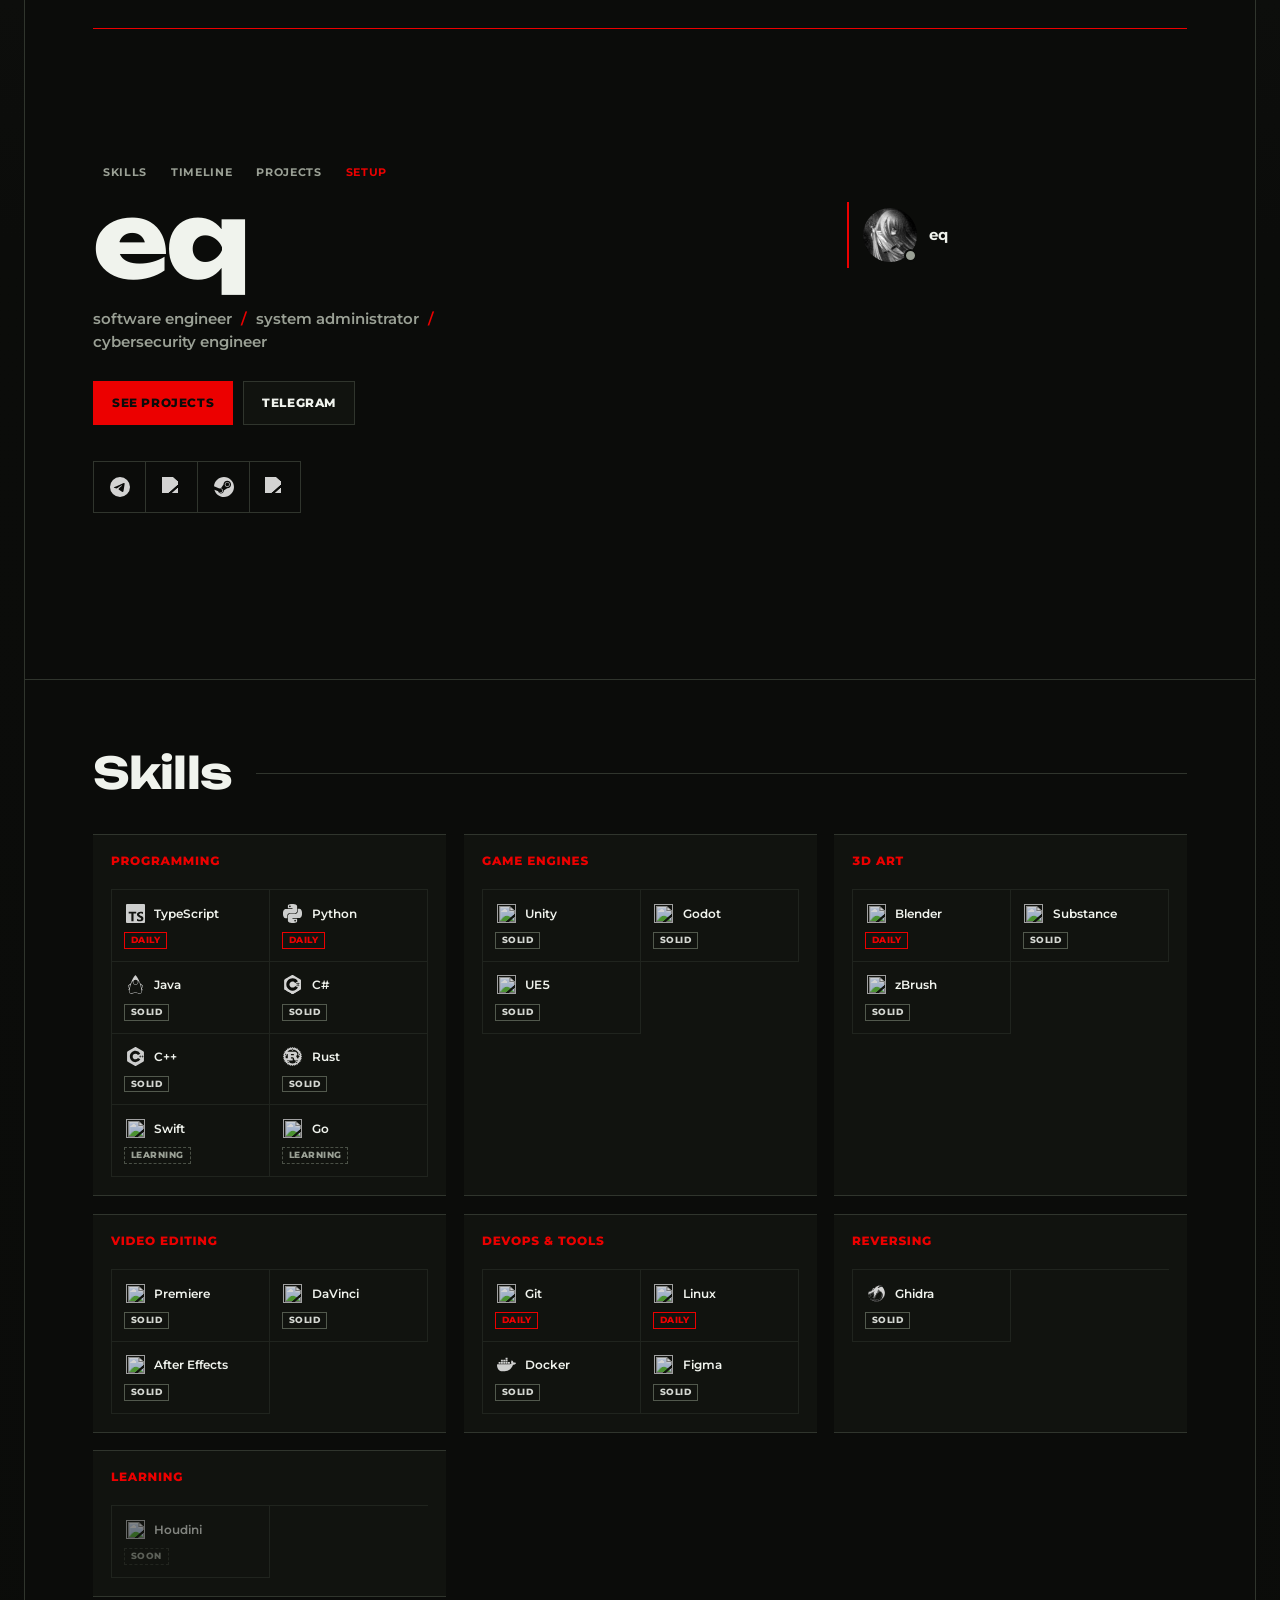
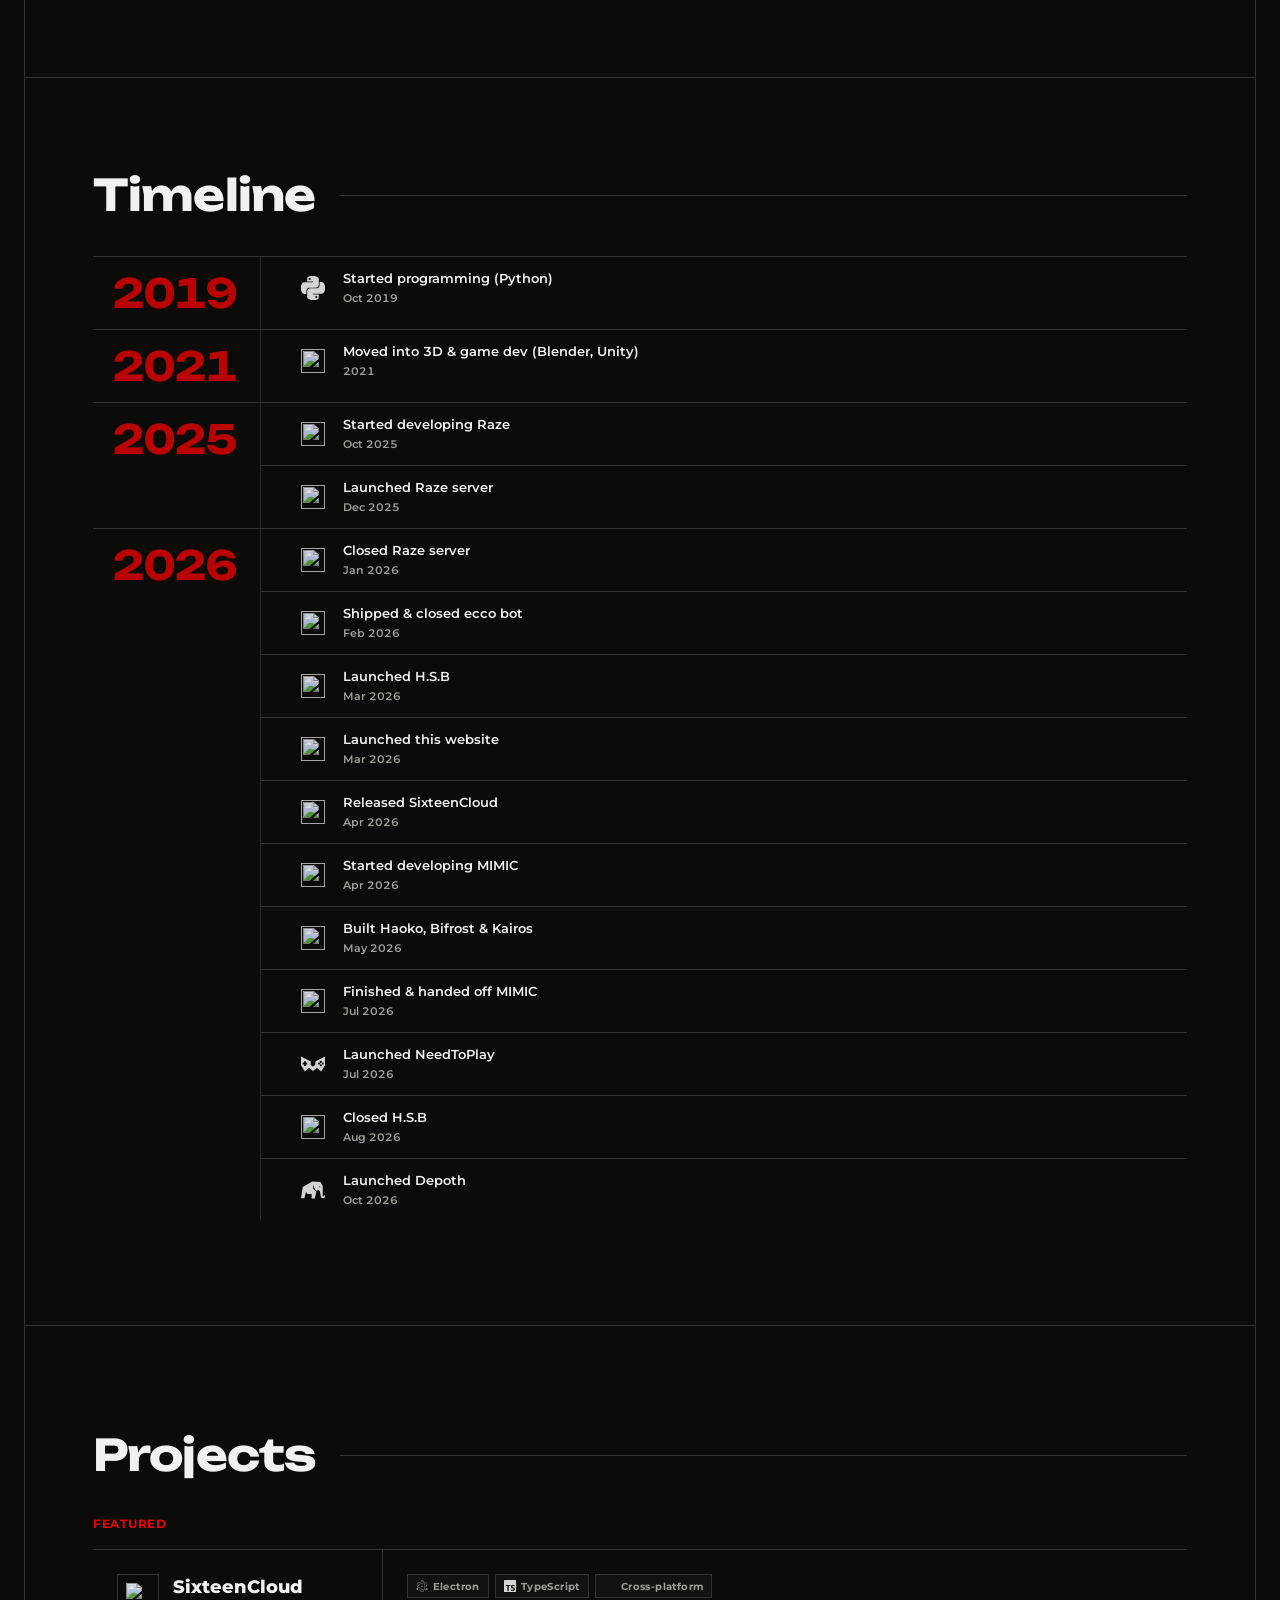
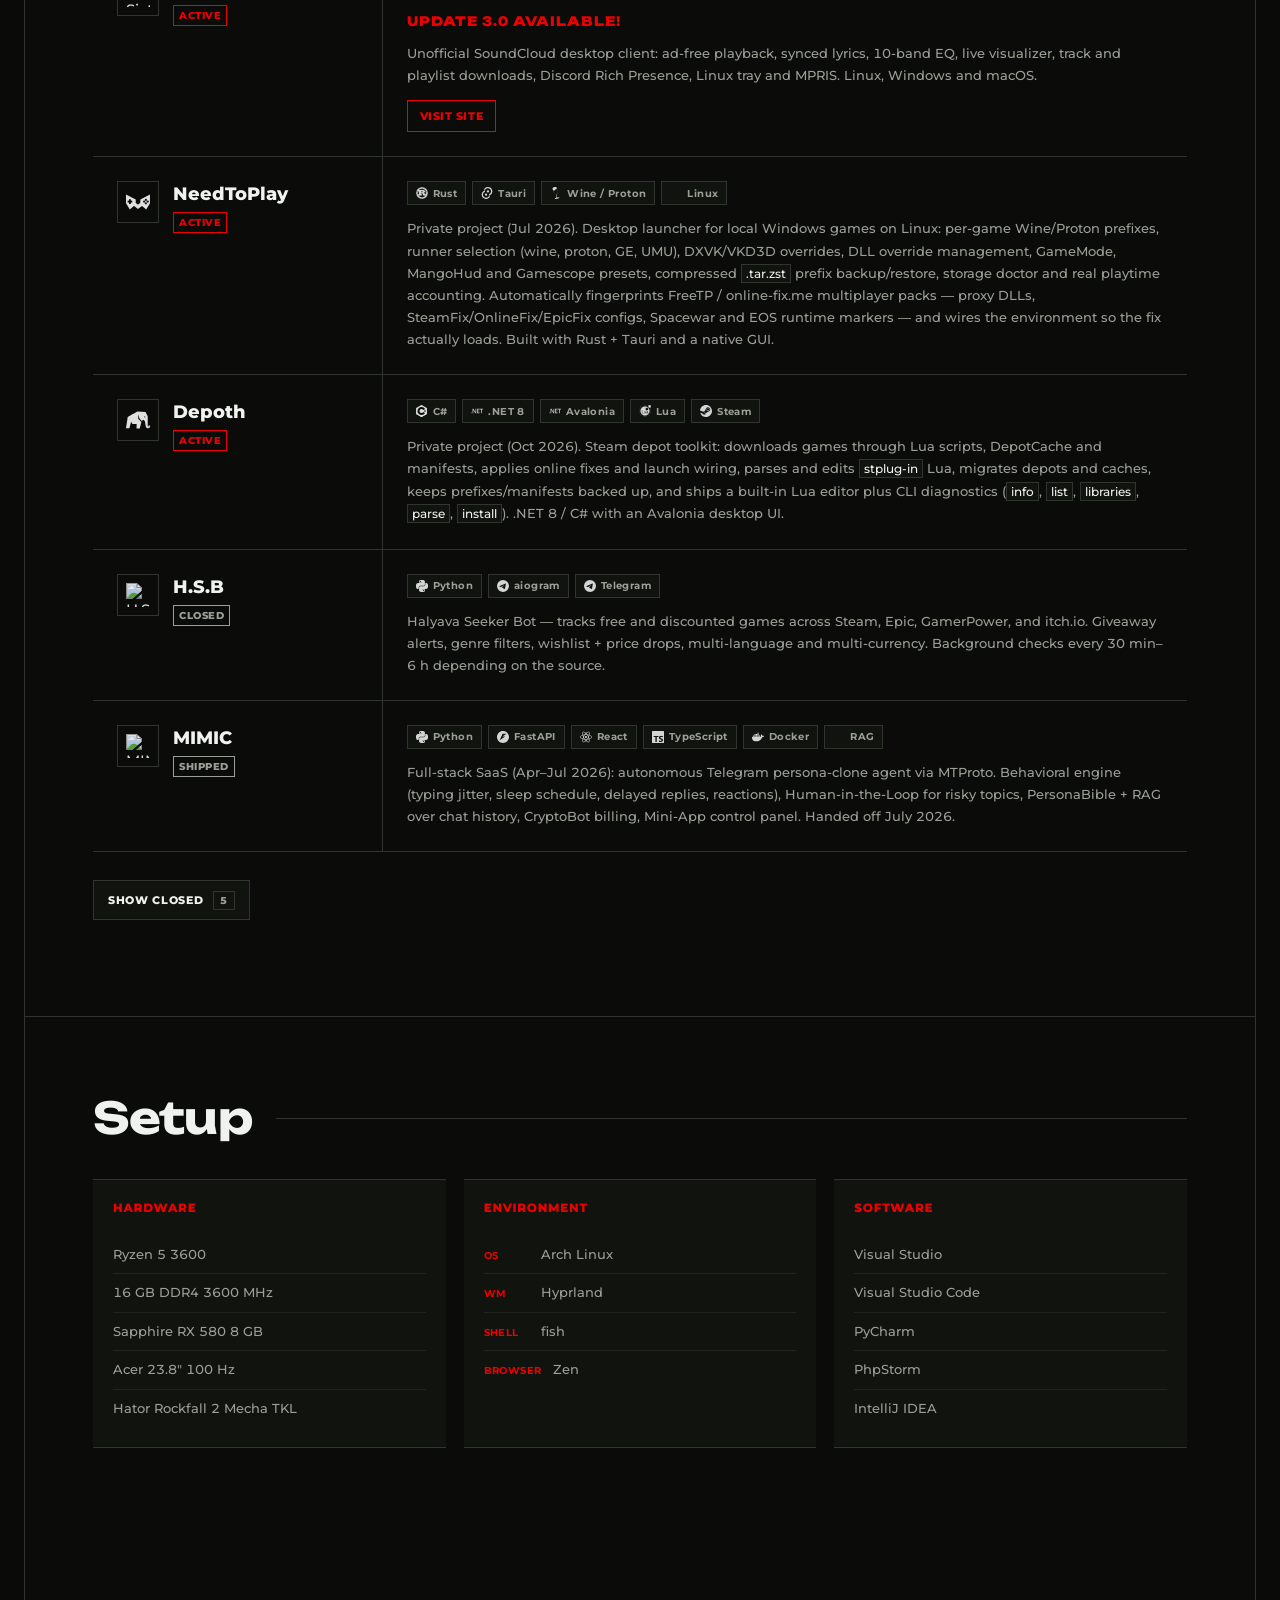
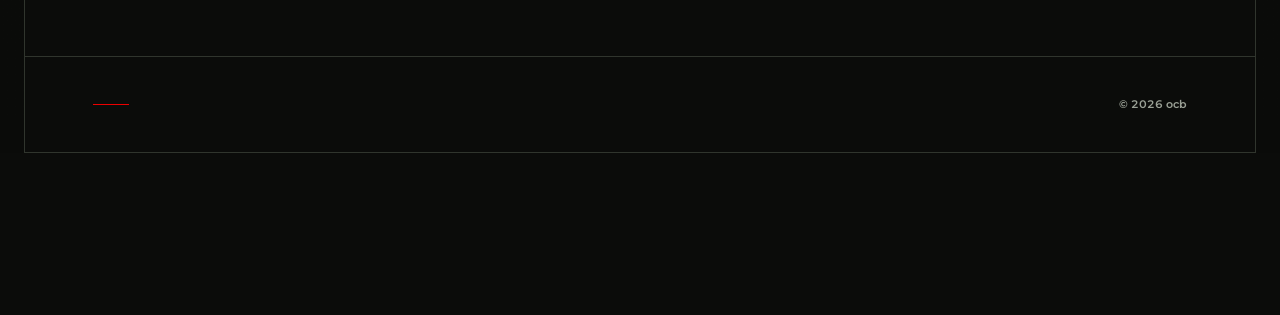
==== commit df384a85: "Add NeedToPlay and Depoth cards, fix closed-projects collapse, add tech chip logos" ====
--- a/index.html
+++ b/index.html
@@ -320,10 +320,30 @@
                     <div class="timeline-item left">
                         <div class="timeline-dot"></div>
                         <div class="timeline-card">
+                            <div class="timeline-card-icon"><img src="icons/needtoplay.svg" alt=""></div>
+                            <div class="timeline-card-info">
+                                <span class="timeline-card-title">Launched NeedToPlay</span>
+                                <span class="timeline-card-date">Jul 2026</span>
+                            </div>
+                        </div>
+                    </div>
+                    <div class="timeline-item right">
+                        <div class="timeline-dot"></div>
+                        <div class="timeline-card">
                             <div class="timeline-card-icon"><img src="icons/hsb.svg" alt=""></div>
                             <div class="timeline-card-info">
                                 <span class="timeline-card-title">Closed H.S.B</span>
                                 <span class="timeline-card-date">Aug 2026</span>
+                            </div>
+                        </div>
+                    </div>
+                    <div class="timeline-item left">
+                        <div class="timeline-dot"></div>
+                        <div class="timeline-card">
+                            <div class="timeline-card-icon"><img src="icons/depoth.svg" alt=""></div>
+                            <div class="timeline-card-info">
+                                <span class="timeline-card-title">Launched Depoth</span>
+                                <span class="timeline-card-date">Oct 2026</span>
                             </div>
                         </div>
                     </div>
@@ -345,14 +365,53 @@
                         </div>
                         <div class="project-details">
                             <div class="project-tech">
-                                <span class="tech-chip">Electron</span>
-                                <span class="tech-chip">TypeScript</span>
-                                <span class="tech-chip">Cross-platform</span>
+                                <span class="tech-chip"><img src="icons/electron.svg" alt="">Electron</span>
+                                <span class="tech-chip"><img src="icons/typescript.svg" alt="">TypeScript</span>
+                                <span class="tech-chip"><img src="icons/linux.svg" alt="">Cross-platform</span>
                             </div>
                             <p class="project-description"><span class="project-update">UPDATE 3.0 AVAILABLE!</span>Unofficial SoundCloud desktop client: ad-free playback, synced lyrics, 10-band EQ, live visualizer, track and playlist downloads, Discord Rich Presence, Linux tray and MPRIS. Linux, Windows and macOS.</p>
                             <div class="project-links">
                                 <a href="https://sixteencloud.ocb2016.me" class="project-link" id="sixteencloud-site" target="_blank" rel="noopener noreferrer">Visit site</a>
                             </div>
+                        </div>
+                    </div>
+
+                    <div class="project-card active">
+                        <div class="project-preview">
+                            <div class="project-icon-wrap">
+                                <img src="icons/needtoplay.svg" alt="NeedToPlay" class="project-icon">
+                            </div>
+                            <span class="project-name">NeedToPlay</span>
+                            <span class="project-badge active-badge">Active</span>
+                        </div>
+                        <div class="project-details">
+                            <div class="project-tech">
+                                <span class="tech-chip"><img src="icons/rust.svg" alt="">Rust</span>
+                                <span class="tech-chip"><img src="icons/tauri.svg" alt="">Tauri</span>
+                                <span class="tech-chip"><img src="icons/wine.svg" alt="">Wine / Proton</span>
+                                <span class="tech-chip"><img src="icons/linux.svg" alt="">Linux</span>
+                            </div>
+                            <p class="project-description">Private project (Jul 2026). Desktop launcher for local Windows games on Linux: per-game Wine/Proton prefixes, runner selection (wine, proton, GE, UMU), DXVK/VKD3D overrides, DLL override management, GameMode, MangoHud and Gamescope presets, compressed <code>.tar.zst</code> prefix backup/restore, storage doctor and real playtime accounting. Automatically fingerprints FreeTP / online-fix.me multiplayer packs — proxy DLLs, SteamFix/OnlineFix/EpicFix configs, Spacewar and EOS runtime markers — and wires the environment so the fix actually loads. Built with Rust + Tauri and a native GUI.</p>
+                        </div>
+                    </div>
+
+                    <div class="project-card active">
+                        <div class="project-preview">
+                            <div class="project-icon-wrap">
+                                <img src="icons/depoth.svg" alt="Depoth" class="project-icon">
+                            </div>
+                            <span class="project-name">Depoth</span>
+                            <span class="project-badge active-badge">Active</span>
+                        </div>
+                        <div class="project-details">
+                            <div class="project-tech">
+                                <span class="tech-chip"><img src="icons/csharp.svg" alt="">C#</span>
+                                <span class="tech-chip"><img src="icons/dotnet.svg" alt="">.NET 8</span>
+                                <span class="tech-chip"><img src="icons/dotnet.svg" alt="">Avalonia</span>
+                                <span class="tech-chip"><img src="icons/lua.svg" alt="">Lua</span>
+                                <span class="tech-chip"><img src="icons/steam.svg" alt="">Steam</span>
+                            </div>
+                            <p class="project-description">Private project (Oct 2026). Steam depot toolkit: downloads games through Lua scripts, DepotCache and manifests, applies online fixes and launch wiring, parses and edits <code>stplug-in</code> Lua, migrates depots and caches, keeps prefixes/manifests backed up, and ships a built-in Lua editor plus CLI diagnostics (<code>info</code>, <code>list</code>, <code>libraries</code>, <code>parse</code>, <code>install</code>). .NET 8 / C# with an Avalonia desktop UI.</p>
                         </div>
                     </div>
 
@@ -366,9 +425,9 @@
                         </div>
                         <div class="project-details">
                             <div class="project-tech">
-                                <span class="tech-chip">Python</span>
-                                <span class="tech-chip">aiogram</span>
-                                <span class="tech-chip">Telegram</span>
+                                <span class="tech-chip"><img src="icons/python.svg" alt="">Python</span>
+                                <span class="tech-chip"><img src="icons/telegram.svg" alt="">aiogram</span>
+                                <span class="tech-chip"><img src="icons/telegram.svg" alt="">Telegram</span>
                             </div>
                             <p class="project-description">Halyava Seeker Bot — tracks free and discounted games across Steam, Epic, GamerPower, and itch.io. Giveaway alerts, genre filters, wishlist + price drops, multi-language and multi-currency. Background checks every 30 min–6 h depending on the source.</p>
                         </div>
@@ -384,12 +443,12 @@
                         </div>
                         <div class="project-details">
                             <div class="project-tech">
-                                <span class="tech-chip">Python</span>
-                                <span class="tech-chip">FastAPI</span>
-                                <span class="tech-chip">React</span>
-                                <span class="tech-chip">TypeScript</span>
-                                <span class="tech-chip">Docker</span>
-                                <span class="tech-chip">RAG</span>
+                                <span class="tech-chip"><img src="icons/python.svg" alt="">Python</span>
+                                <span class="tech-chip"><img src="icons/fastapi.svg" alt="">FastAPI</span>
+                                <span class="tech-chip"><img src="icons/react.svg" alt="">React</span>
+                                <span class="tech-chip"><img src="icons/typescript.svg" alt="">TypeScript</span>
+                                <span class="tech-chip"><img src="icons/docker.svg" alt="">Docker</span>
+                                <span class="tech-chip"><img src="icons/ai.svg" alt="">RAG</span>
                             </div>
                             <p class="project-description">Full-stack SaaS (Apr–Jul 2026): autonomous Telegram persona-clone agent via MTProto. Behavioral engine (typing jitter, sleep schedule, delayed replies, reactions), Human-in-the-Loop for risky topics, PersonaBible + RAG over chat history, CryptoBot billing, Mini-App control panel. Handed off July 2026.</p>
                         </div>
@@ -413,9 +472,9 @@
                             </div>
                             <div class="project-details">
                                 <div class="project-tech">
-                                    <span class="tech-chip">C++</span>
-                                    <span class="tech-chip">MPRIS</span>
-                                    <span class="tech-chip">lrclib</span>
+                                    <span class="tech-chip"><img src="icons/c++.svg" alt="">C++</span>
+                                    <span class="tech-chip"><img src="icons/mpris.svg" alt="">MPRIS</span>
+                                    <span class="tech-chip"><img src="icons/lrclib.svg" alt="">lrclib</span>
                                 </div>
                                 <p class="project-description">Terminal utility from the Arch transition: current track via MPRIS, search on lrclib.net, synced lyrics in the terminal.</p>
                             </div>
@@ -431,10 +490,10 @@
                             </div>
                             <div class="project-details">
                                 <div class="project-tech">
-                                    <span class="tech-chip">C++</span>
-                                    <span class="tech-chip">Qt</span>
-                                    <span class="tech-chip">UDP</span>
-                                    <span class="tech-chip">Quickshell</span>
+                                    <span class="tech-chip"><img src="icons/c++.svg" alt="">C++</span>
+                                    <span class="tech-chip"><img src="icons/qt.svg" alt="">Qt</span>
+                                    <span class="tech-chip"><img src="icons/udp.svg" alt="">UDP</span>
+                                    <span class="tech-chip"><img src="icons/quickshell.svg" alt="">Quickshell</span>
                                 </div>
                                 <p class="project-description">Local-network file transfer phone ↔ PC. Qt + Quickshell UI, C++ backend, fast UDP transfer, guest web server with QR access.</p>
                             </div>
@@ -450,10 +509,10 @@
                             </div>
                             <div class="project-details">
                                 <div class="project-tech">
-                                    <span class="tech-chip">C++</span>
-                                    <span class="tech-chip">Whisper</span>
-                                    <span class="tech-chip">VAD</span>
-                                    <span class="tech-chip">STEM</span>
+                                    <span class="tech-chip"><img src="icons/c++.svg" alt="">C++</span>
+                                    <span class="tech-chip"><img src="icons/ai.svg" alt="">Whisper</span>
+                                    <span class="tech-chip"><img src="icons/ai.svg" alt="">VAD</span>
+                                    <span class="tech-chip"><img src="icons/ai.svg" alt="">STEM</span>
                                 </div>
                                 <p class="project-description">Lyrics generator for tracks missing on lrclib — Whisper (Base/Medium/Turbo), VAD, STEM separation, multilingual. Dropped: too much per-track handholding.</p>
                             </div>
@@ -469,9 +528,9 @@
                             </div>
                             <div class="project-details">
                                 <div class="project-tech">
-                                    <span class="tech-chip">Java</span>
-                                    <span class="tech-chip">Minecraft 1.20.1</span>
-                                    <span class="tech-chip">PvP</span>
+                                    <span class="tech-chip"><img src="icons/java.svg" alt="">Java</span>
+                                    <span class="tech-chip"><img src="icons/minecraft.svg" alt="">Minecraft 1.20.1</span>
+                                    <span class="tech-chip"><img src="icons/pvp.svg" alt="">PvP</span>
                                 </div>
                                 <p class="project-description">Military-political MC server (Annihilation / control points). Solo Java mod for full server logic. Public Dec 2025, closed Jan 2026 — hosting costs.</p>
                             </div>
@@ -487,9 +546,9 @@
                             </div>
                             <div class="project-details">
                                 <div class="project-tech">
-                                    <span class="tech-chip">Python</span>
-                                    <span class="tech-chip">yt-dlp</span>
-                                    <span class="tech-chip">Telegram</span>
+                                    <span class="tech-chip"><img src="icons/python.svg" alt="">Python</span>
+                                    <span class="tech-chip"><img src="icons/youtube.svg" alt="">yt-dlp</span>
+                                    <span class="tech-chip"><img src="icons/telegram.svg" alt="">Telegram</span>
                                 </div>
                                 <p class="project-description">Telegram bot for high-quality media from YouTube, TikTok, Instagram, Pinterest, SoundCloud. Closed after YouTube friction and shifting focus.</p>
                             </div>
--- a/style.css
+++ b/style.css
@@ -919,6 +919,15 @@
     letter-spacing: 0.04em;
 }
 
+.tech-chip img {
+    width: 12px;
+    height: 12px;
+    margin-right: 5px;
+    object-fit: contain;
+    flex: 0 0 auto;
+    opacity: 0.85;
+}
+
 .project-description {
     max-width: 84ch;
     color: var(--muted);
@@ -926,6 +935,15 @@
     font-size: 13px;
     font-weight: 500;
     line-height: 1.7;
+}
+
+.project-description code {
+    padding: 1px 4px;
+    border: 1px solid var(--rule);
+    background: var(--surface);
+    color: var(--ink);
+    font-family: var(--font-sans);
+    font-size: 12px;
 }
 
 .project-update {
@@ -1013,8 +1031,11 @@
 .closed-grid {
     margin-top: 16px;
     border-top: 1px solid var(--rule);
+    overflow: hidden;
     opacity: 1;
-    transition: opacity 280ms ease;
+    transition:
+        height 320ms cubic-bezier(0.22, 1, 0.36, 1),
+        opacity 220ms ease;
 }
 
 .closed-grid[hidden] {
@@ -1026,18 +1047,14 @@
     opacity: 0;
     transform: translateY(14px);
     transition:
-        opacity 420ms cubic-bezier(0.22, 1, 0.36, 1) var(--reveal-delay, 0ms),
-        transform 420ms cubic-bezier(0.22, 1, 0.36, 1) var(--reveal-delay, 0ms),
+        opacity 300ms cubic-bezier(0.22, 1, 0.36, 1) var(--reveal-delay, 0ms),
+        transform 320ms cubic-bezier(0.22, 1, 0.36, 1) var(--reveal-delay, 0ms),
         background-color 180ms ease;
 }
 
 .closed-grid .project-card.is-visible {
     opacity: 1;
     transform: translateY(0);
-}
-
-.closed-grid.is-closing {
-    opacity: 0;
 }
 
 @media (prefers-reduced-motion: reduce) {
@@ -1046,7 +1063,7 @@
         transform: none;
     }
 
-    .closed-grid.is-closing {
+    .closed-grid {
         transition: none;
     }
 }
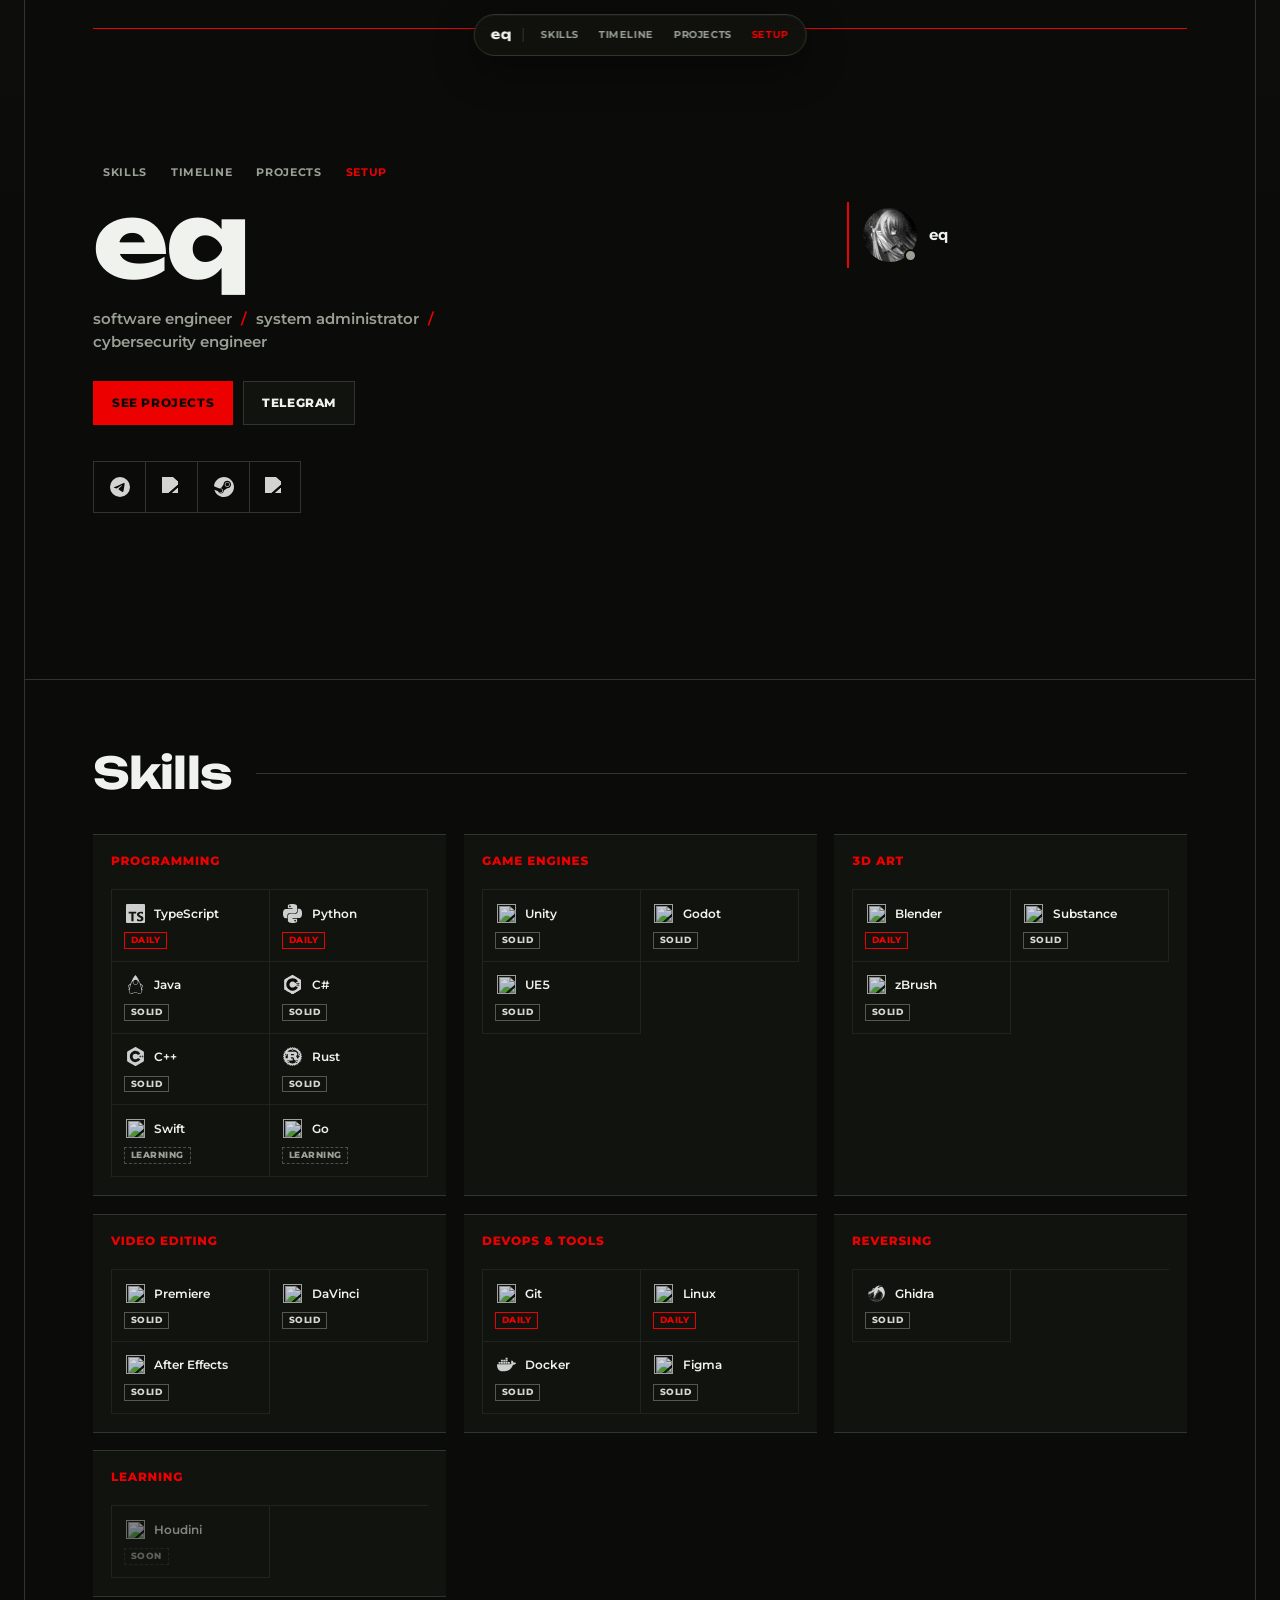
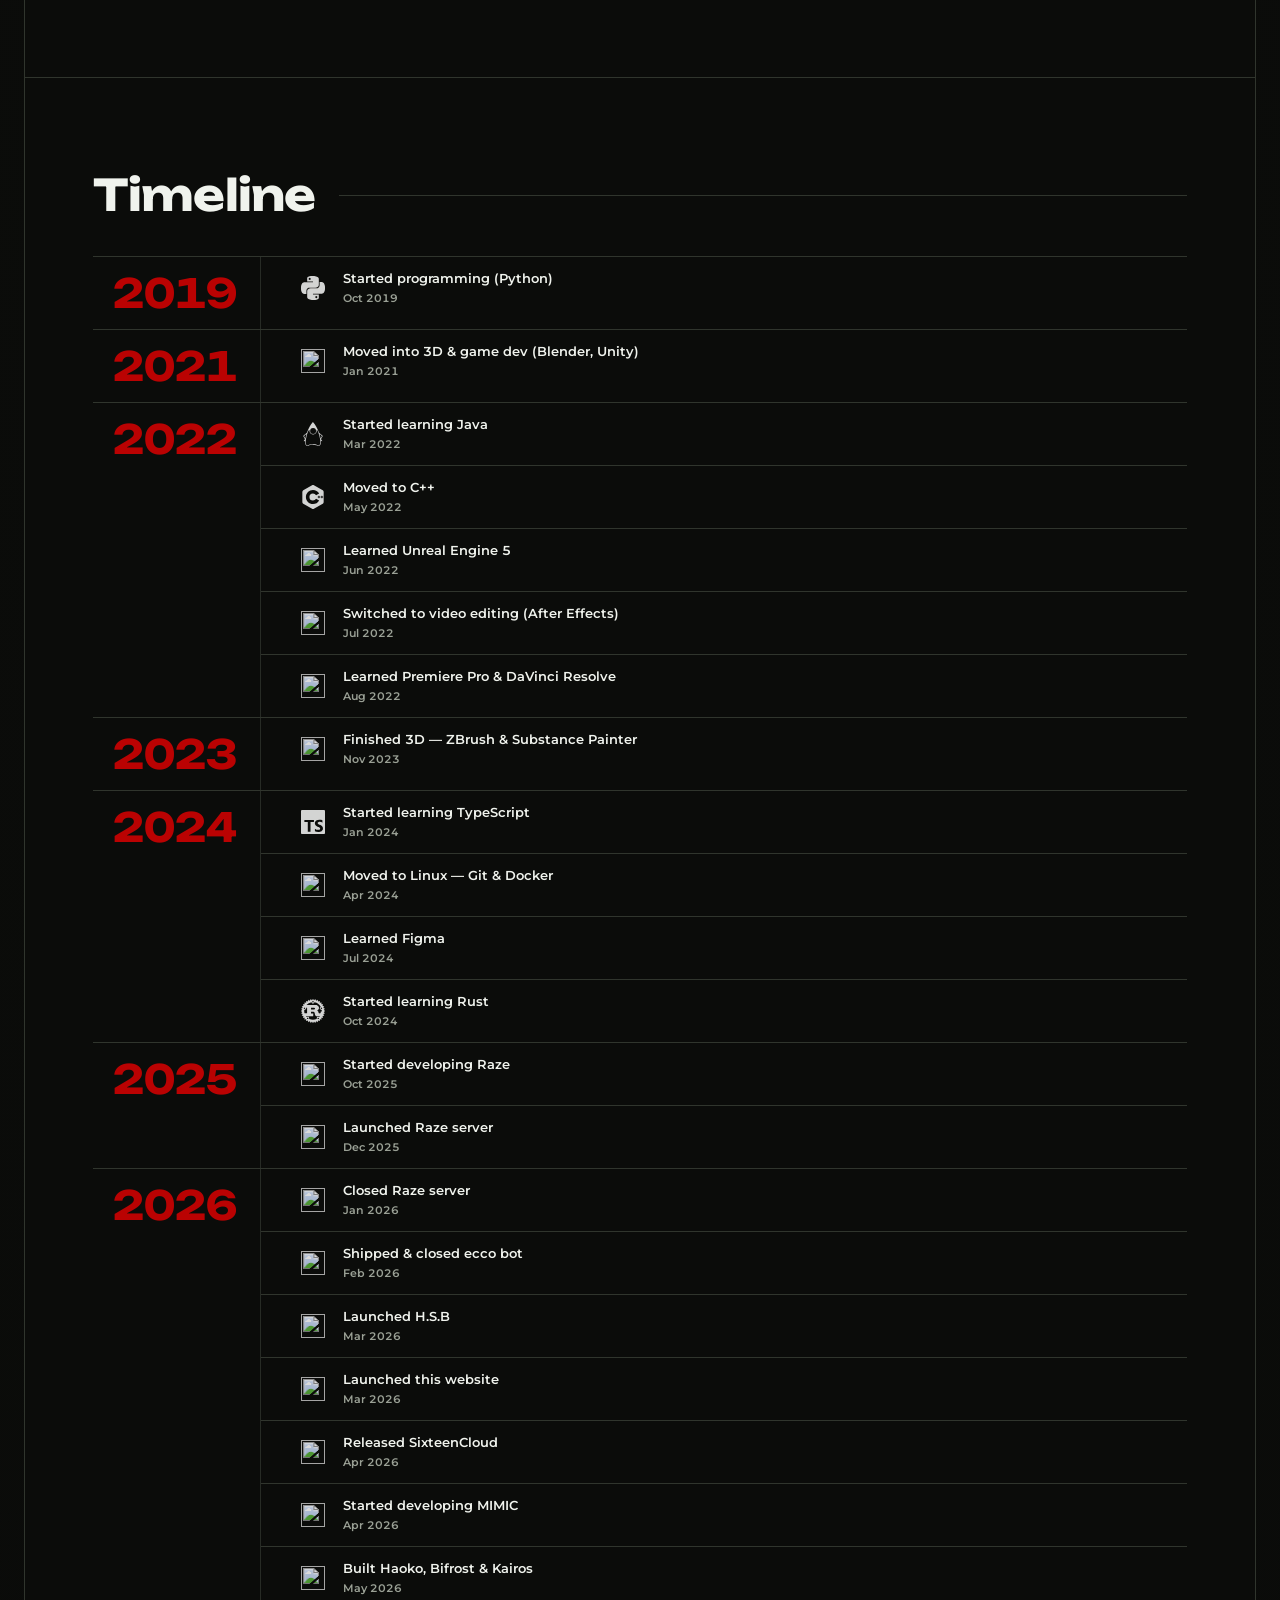
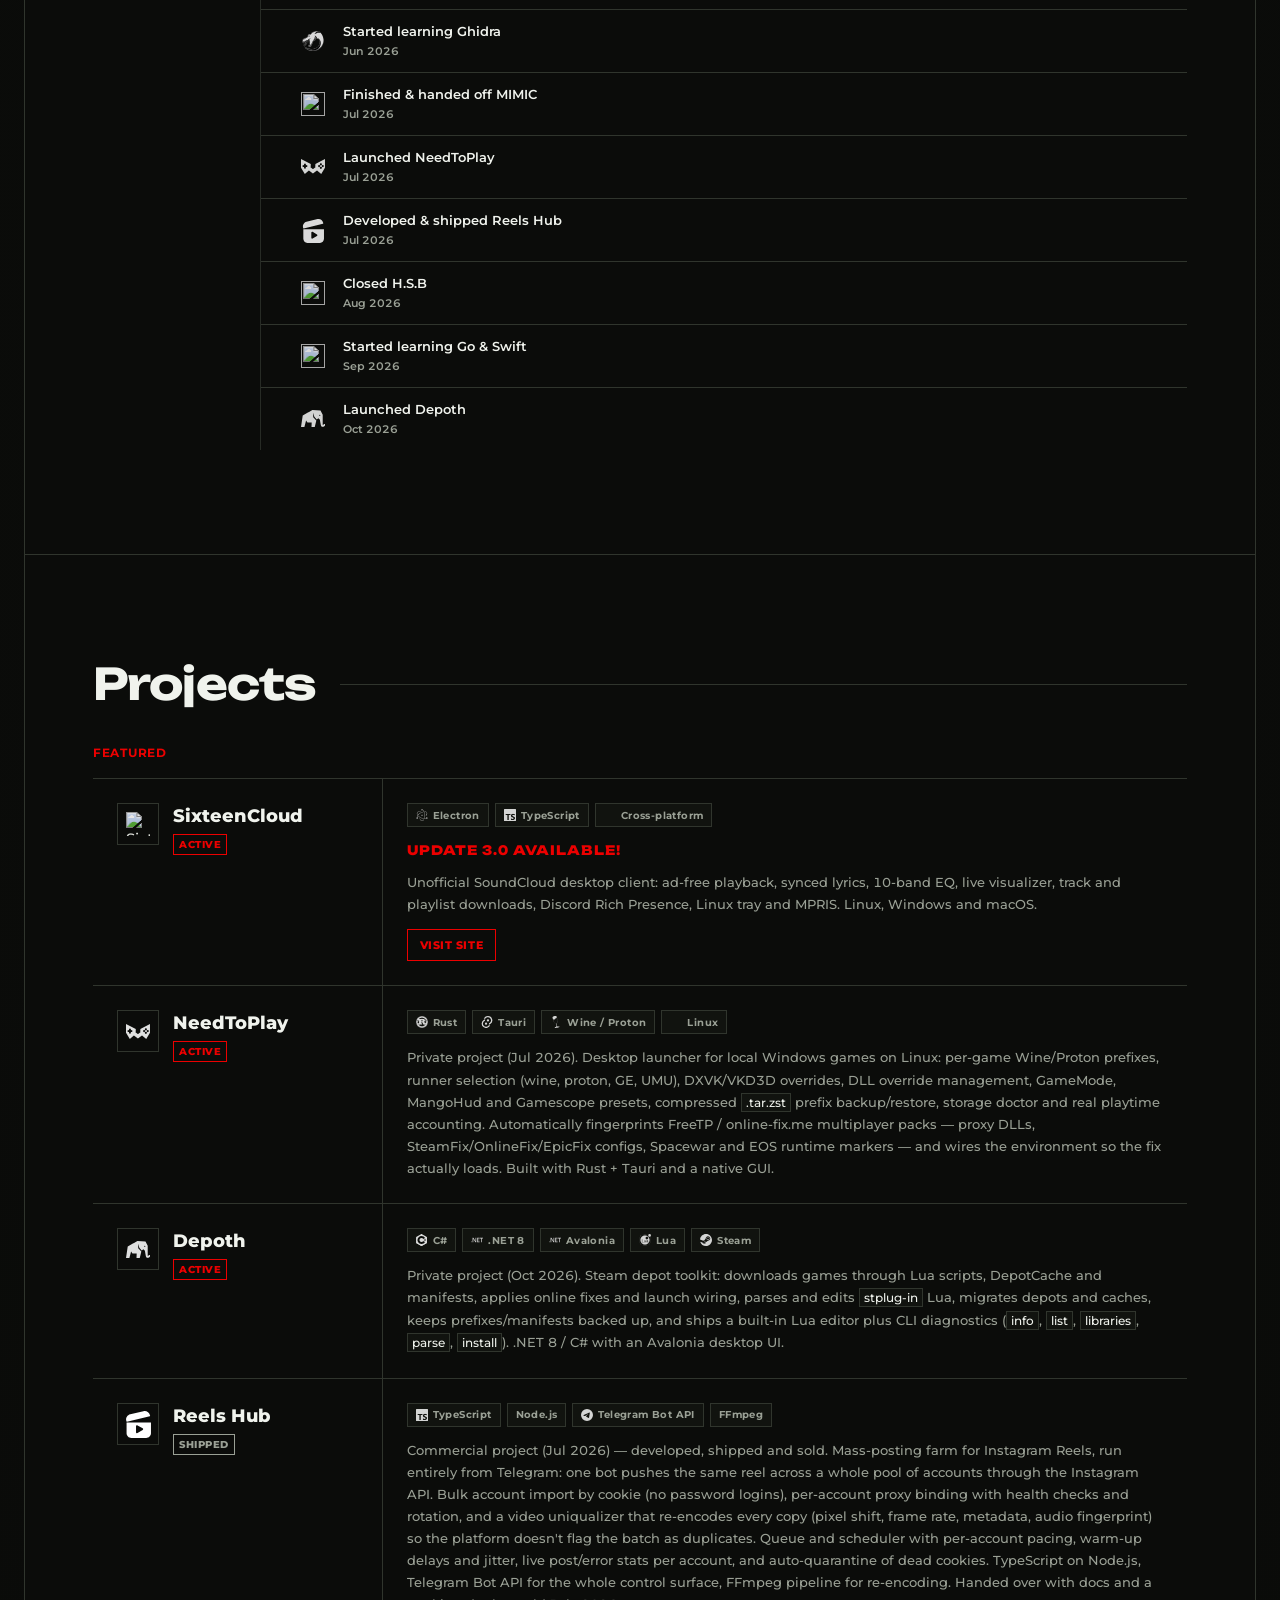
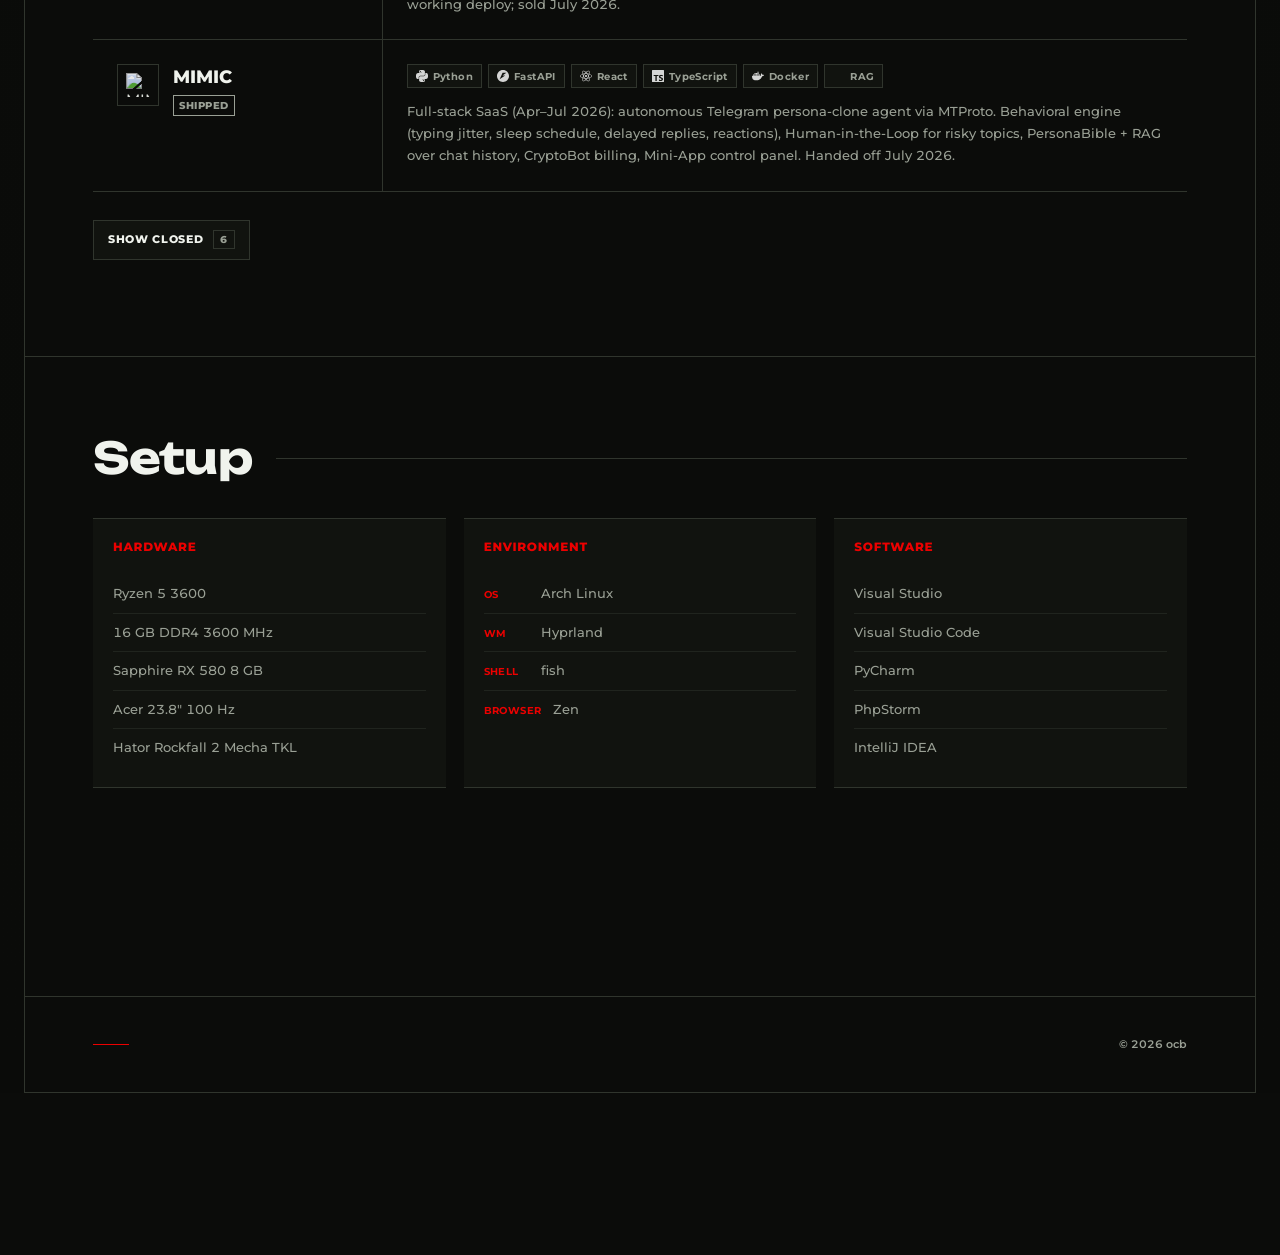
==== commit f964c4e3: "Fill 2021-2026 timeline gaps, add Reels Hub project, smooth closed-projects collapse" ====
--- a/index.html
+++ b/index.html
@@ -209,7 +209,113 @@
                             <div class="timeline-card-icon"><img src="icons/blender.svg" alt=""></div>
                             <div class="timeline-card-info">
                                 <span class="timeline-card-title">Moved into 3D &amp; game dev (Blender, Unity)</span>
-                                <span class="timeline-card-date">2021</span>
+                                <span class="timeline-card-date">Jan 2021</span>
+                            </div>
+                        </div>
+                    </div>
+
+                    <div class="timeline-year">2022</div>
+                    <div class="timeline-item left">
+                        <div class="timeline-dot"></div>
+                        <div class="timeline-card">
+                            <div class="timeline-card-icon"><img src="icons/java.svg" alt=""></div>
+                            <div class="timeline-card-info">
+                                <span class="timeline-card-title">Started learning Java</span>
+                                <span class="timeline-card-date">Mar 2022</span>
+                            </div>
+                        </div>
+                    </div>
+                    <div class="timeline-item right">
+                        <div class="timeline-dot"></div>
+                        <div class="timeline-card">
+                            <div class="timeline-card-icon"><img src="icons/c++.svg" alt=""></div>
+                            <div class="timeline-card-info">
+                                <span class="timeline-card-title">Moved to C++</span>
+                                <span class="timeline-card-date">May 2022</span>
+                            </div>
+                        </div>
+                    </div>
+                    <div class="timeline-item left">
+                        <div class="timeline-dot"></div>
+                        <div class="timeline-card">
+                            <div class="timeline-card-icon"><img src="icons/ue.svg" alt=""></div>
+                            <div class="timeline-card-info">
+                                <span class="timeline-card-title">Learned Unreal Engine 5</span>
+                                <span class="timeline-card-date">Jun 2022</span>
+                            </div>
+                        </div>
+                    </div>
+                    <div class="timeline-item right">
+                        <div class="timeline-dot"></div>
+                        <div class="timeline-card">
+                            <div class="timeline-card-icon"><img src="icons/ae.svg" alt=""></div>
+                            <div class="timeline-card-info">
+                                <span class="timeline-card-title">Switched to video editing (After Effects)</span>
+                                <span class="timeline-card-date">Jul 2022</span>
+                            </div>
+                        </div>
+                    </div>
+                    <div class="timeline-item left">
+                        <div class="timeline-dot"></div>
+                        <div class="timeline-card">
+                            <div class="timeline-card-icon"><img src="icons/pr.svg" alt=""></div>
+                            <div class="timeline-card-info">
+                                <span class="timeline-card-title">Learned Premiere Pro &amp; DaVinci Resolve</span>
+                                <span class="timeline-card-date">Aug 2022</span>
+                            </div>
+                        </div>
+                    </div>
+
+                    <div class="timeline-year">2023</div>
+                    <div class="timeline-item right">
+                        <div class="timeline-dot"></div>
+                        <div class="timeline-card">
+                            <div class="timeline-card-icon"><img src="icons/zbrush.svg" alt=""></div>
+                            <div class="timeline-card-info">
+                                <span class="timeline-card-title">Finished 3D — ZBrush &amp; Substance Painter</span>
+                                <span class="timeline-card-date">Nov 2023</span>
+                            </div>
+                        </div>
+                    </div>
+
+                    <div class="timeline-year">2024</div>
+                    <div class="timeline-item left">
+                        <div class="timeline-dot"></div>
+                        <div class="timeline-card">
+                            <div class="timeline-card-icon"><img src="icons/typescript.svg" alt=""></div>
+                            <div class="timeline-card-info">
+                                <span class="timeline-card-title">Started learning TypeScript</span>
+                                <span class="timeline-card-date">Jan 2024</span>
+                            </div>
+                        </div>
+                    </div>
+                    <div class="timeline-item right">
+                        <div class="timeline-dot"></div>
+                        <div class="timeline-card">
+                            <div class="timeline-card-icon"><img src="icons/linux.svg" alt=""></div>
+                            <div class="timeline-card-info">
+                                <span class="timeline-card-title">Moved to Linux — Git &amp; Docker</span>
+                                <span class="timeline-card-date">Apr 2024</span>
+                            </div>
+                        </div>
+                    </div>
+                    <div class="timeline-item left">
+                        <div class="timeline-dot"></div>
+                        <div class="timeline-card">
+                            <div class="timeline-card-icon"><img src="icons/figma.svg" alt=""></div>
+                            <div class="timeline-card-info">
+                                <span class="timeline-card-title">Learned Figma</span>
+                                <span class="timeline-card-date">Jul 2024</span>
+                            </div>
+                        </div>
+                    </div>
+                    <div class="timeline-item right">
+                        <div class="timeline-dot"></div>
+                        <div class="timeline-card">
+                            <div class="timeline-card-icon"><img src="icons/rust.svg" alt=""></div>
+                            <div class="timeline-card-info">
+                                <span class="timeline-card-title">Started learning Rust</span>
+                                <span class="timeline-card-date">Oct 2024</span>
                             </div>
                         </div>
                     </div>
@@ -310,6 +416,16 @@
                     <div class="timeline-item right">
                         <div class="timeline-dot"></div>
                         <div class="timeline-card">
+                            <div class="timeline-card-icon"><img src="icons/ghidra.svg" alt=""></div>
+                            <div class="timeline-card-info">
+                                <span class="timeline-card-title">Started learning Ghidra</span>
+                                <span class="timeline-card-date">Jun 2026</span>
+                            </div>
+                        </div>
+                    </div>
+                    <div class="timeline-item left">
+                        <div class="timeline-dot"></div>
+                        <div class="timeline-card">
                             <div class="timeline-card-icon"><img src="icons/mimic_icon_white.svg" alt=""></div>
                             <div class="timeline-card-info">
                                 <span class="timeline-card-title">Finished &amp; handed off MIMIC</span>
@@ -327,6 +443,16 @@
                             </div>
                         </div>
                     </div>
+                    <div class="timeline-item left">
+                        <div class="timeline-dot"></div>
+                        <div class="timeline-card">
+                            <div class="timeline-card-icon"><img src="icons/ig-reels-hub.svg" class="icon-lg" alt=""></div>
+                            <div class="timeline-card-info">
+                                <span class="timeline-card-title">Developed &amp; shipped Reels Hub</span>
+                                <span class="timeline-card-date">Jul 2026</span>
+                            </div>
+                        </div>
+                    </div>
                     <div class="timeline-item right">
                         <div class="timeline-dot"></div>
                         <div class="timeline-card">
@@ -338,6 +464,16 @@
                         </div>
                     </div>
                     <div class="timeline-item left">
+                        <div class="timeline-dot"></div>
+                        <div class="timeline-card">
+                            <div class="timeline-card-icon"><img src="icons/go.svg" alt=""></div>
+                            <div class="timeline-card-info">
+                                <span class="timeline-card-title">Started learning Go &amp; Swift</span>
+                                <span class="timeline-card-date">Sep 2026</span>
+                            </div>
+                        </div>
+                    </div>
+                    <div class="timeline-item right">
                         <div class="timeline-dot"></div>
                         <div class="timeline-card">
                             <div class="timeline-card-icon"><img src="icons/depoth.svg" alt=""></div>
@@ -418,18 +554,19 @@
                     <div class="project-card closed">
                         <div class="project-preview">
                             <div class="project-icon-wrap">
-                                <img src="icons/hsb.svg" alt="H.S.B" class="project-icon">
-                            </div>
-                            <span class="project-name">H.S.B</span>
-                            <span class="project-badge">Closed</span>
+                                <img src="icons/ig-reels-hub.svg" alt="Reels Hub" class="project-icon project-icon-lg">
+                            </div>
+                            <span class="project-name">Reels Hub</span>
+                            <span class="project-badge">Shipped</span>
                         </div>
                         <div class="project-details">
                             <div class="project-tech">
-                                <span class="tech-chip"><img src="icons/python.svg" alt="">Python</span>
-                                <span class="tech-chip"><img src="icons/telegram.svg" alt="">aiogram</span>
-                                <span class="tech-chip"><img src="icons/telegram.svg" alt="">Telegram</span>
-                            </div>
-                            <p class="project-description">Halyava Seeker Bot — tracks free and discounted games across Steam, Epic, GamerPower, and itch.io. Giveaway alerts, genre filters, wishlist + price drops, multi-language and multi-currency. Background checks every 30 min–6 h depending on the source.</p>
+                                <span class="tech-chip"><img src="icons/typescript.svg" alt="">TypeScript</span>
+                                <span class="tech-chip">Node.js</span>
+                                <span class="tech-chip"><img src="icons/telegram.svg" alt="">Telegram Bot API</span>
+                                <span class="tech-chip">FFmpeg</span>
+                            </div>
+                            <p class="project-description">Commercial project (Jul 2026) — developed, shipped and sold. Mass-posting farm for Instagram Reels, run entirely from Telegram: one bot pushes the same reel across a whole pool of accounts through the Instagram API. Bulk account import by cookie (no password logins), per-account proxy binding with health checks and rotation, and a video uniqualizer that re-encodes every copy (pixel shift, frame rate, metadata, audio fingerprint) so the platform doesn't flag the batch as duplicates. Queue and scheduler with per-account pacing, warm-up delays and jitter, live post/error stats per account, and auto-quarantine of dead cookies. TypeScript on Node.js, Telegram Bot API for the whole control surface, FFmpeg pipeline for re-encoding. Handed over with docs and a working deploy; sold July 2026.</p>
                         </div>
                     </div>
 
@@ -458,10 +595,28 @@
                 <div class="projects-closed-wrap">
                     <button type="button" class="projects-toggle" id="closedToggle" aria-expanded="false" aria-controls="closedProjects">
                         <span class="projects-toggle-label">Show closed</span>
-                        <span class="projects-toggle-count">5</span>
+                        <span class="projects-toggle-count">6</span>
                     </button>
 
                     <div class="projects-grid closed-grid" id="closedProjects" hidden>
+                        <div class="project-card closed">
+                            <div class="project-preview">
+                                <div class="project-icon-wrap">
+                                    <img src="icons/hsb.svg" alt="H.S.B" class="project-icon">
+                                </div>
+                                <span class="project-name">H.S.B</span>
+                                <span class="project-badge">Closed</span>
+                            </div>
+                            <div class="project-details">
+                                <div class="project-tech">
+                                    <span class="tech-chip"><img src="icons/python.svg" alt="">Python</span>
+                                    <span class="tech-chip"><img src="icons/telegram.svg" alt="">aiogram</span>
+                                    <span class="tech-chip"><img src="icons/telegram.svg" alt="">Telegram</span>
+                                </div>
+                                <p class="project-description">Halyava Seeker Bot (Mar–Aug 2026) — tracks free and discounted games across Steam, Epic, GamerPower, and itch.io. Giveaway alerts, genre filters, wishlist + price drops, multi-language and multi-currency. Background checks every 30 min–6 h depending on the source. Closed August 2026.</p>
+                            </div>
+                        </div>
+
                         <div class="project-card closed">
                             <div class="project-preview">
                                 <div class="project-icon-wrap">
--- a/style.css
+++ b/style.css
@@ -796,6 +796,12 @@
 
 .timeline-card-icon img {
     opacity: 0.85;
+    object-fit: contain;
+}
+
+.timeline-card-icon img.icon-lg {
+    width: 25px;
+    height: 25px;
 }
 
 .timeline-card-info {
@@ -860,6 +866,13 @@
     width: 24px;
     height: 24px;
     opacity: 0.9;
+    object-fit: contain;
+}
+
+.project-icon.project-icon-lg {
+    width: 28px;
+    height: 28px;
+    opacity: 1;
 }
 
 .project-name {
@@ -1033,8 +1046,11 @@
     border-top: 1px solid var(--rule);
     overflow: hidden;
     opacity: 1;
+    /* margin and border collapse with the height, otherwise the page snaps at the end */
     transition:
         height 320ms cubic-bezier(0.22, 1, 0.36, 1),
+        margin-top 320ms cubic-bezier(0.22, 1, 0.36, 1),
+        border-top-color 240ms ease,
         opacity 220ms ease;
 }
 
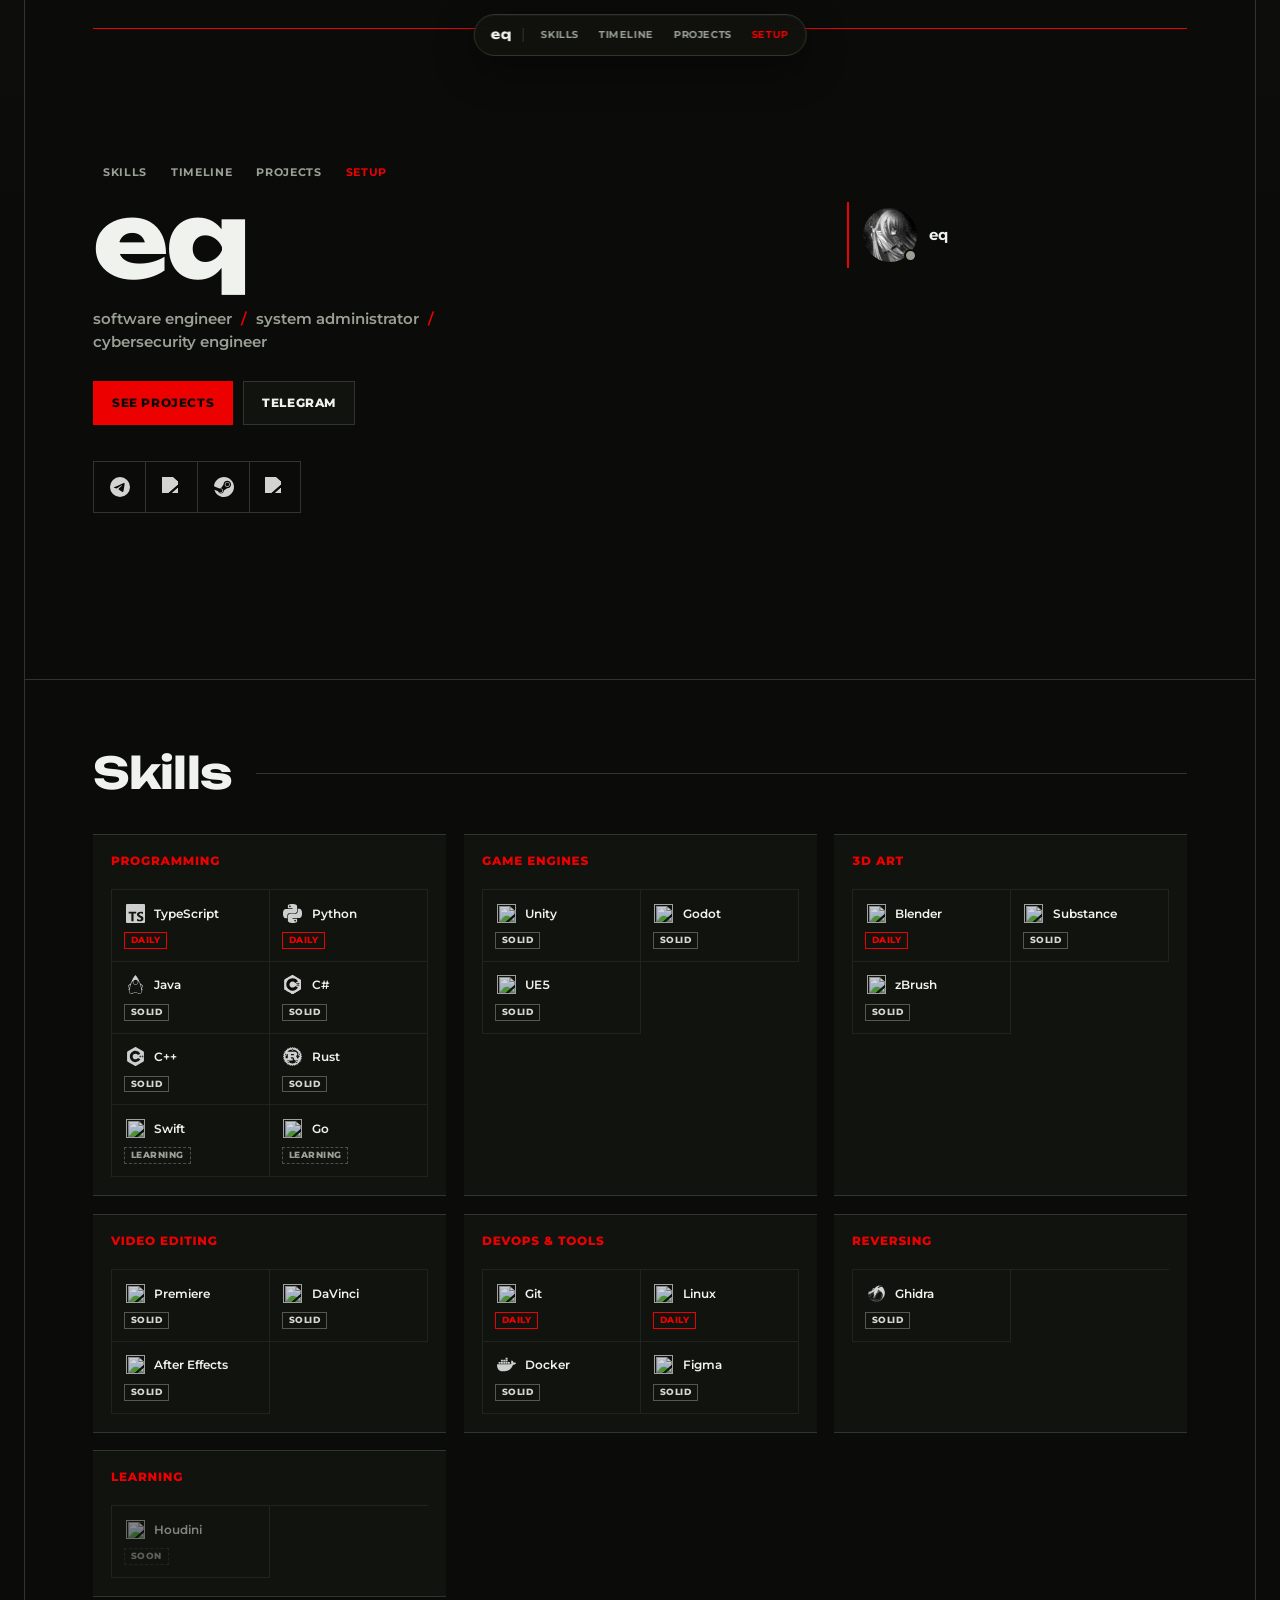
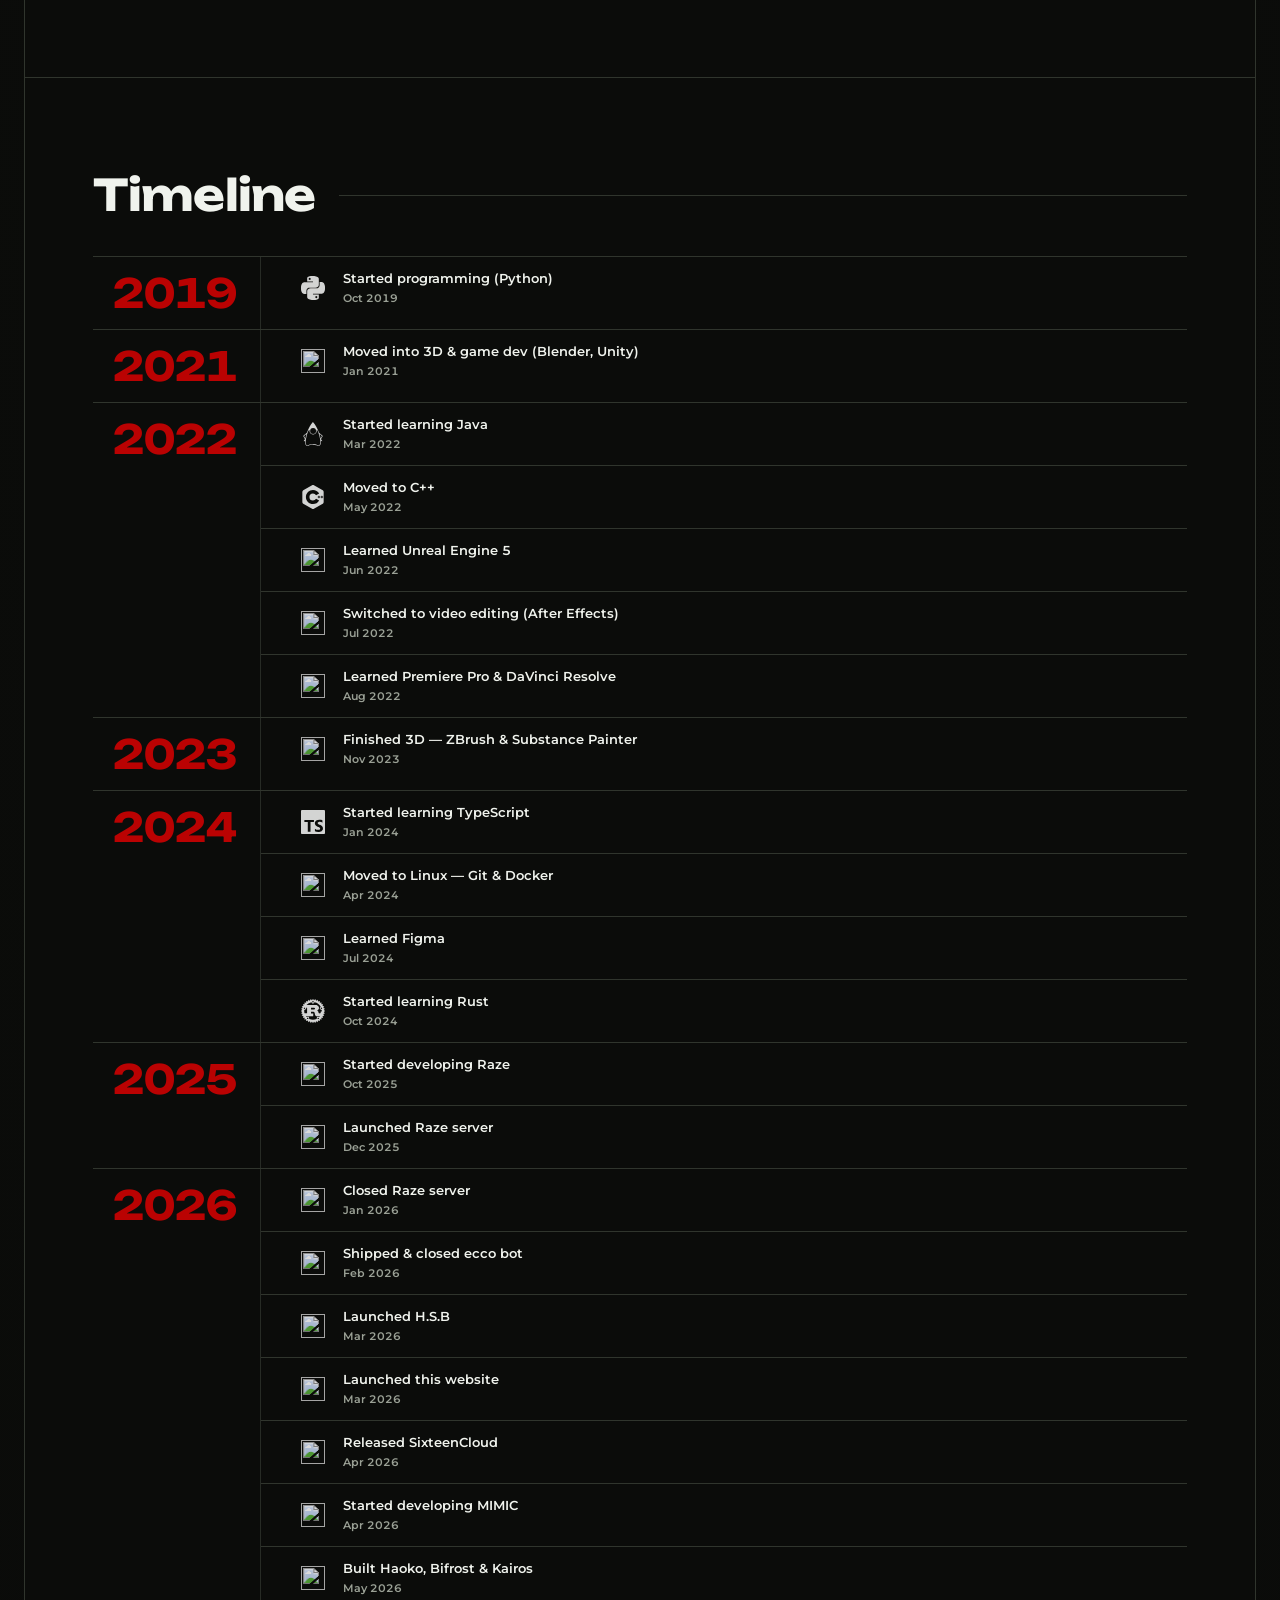
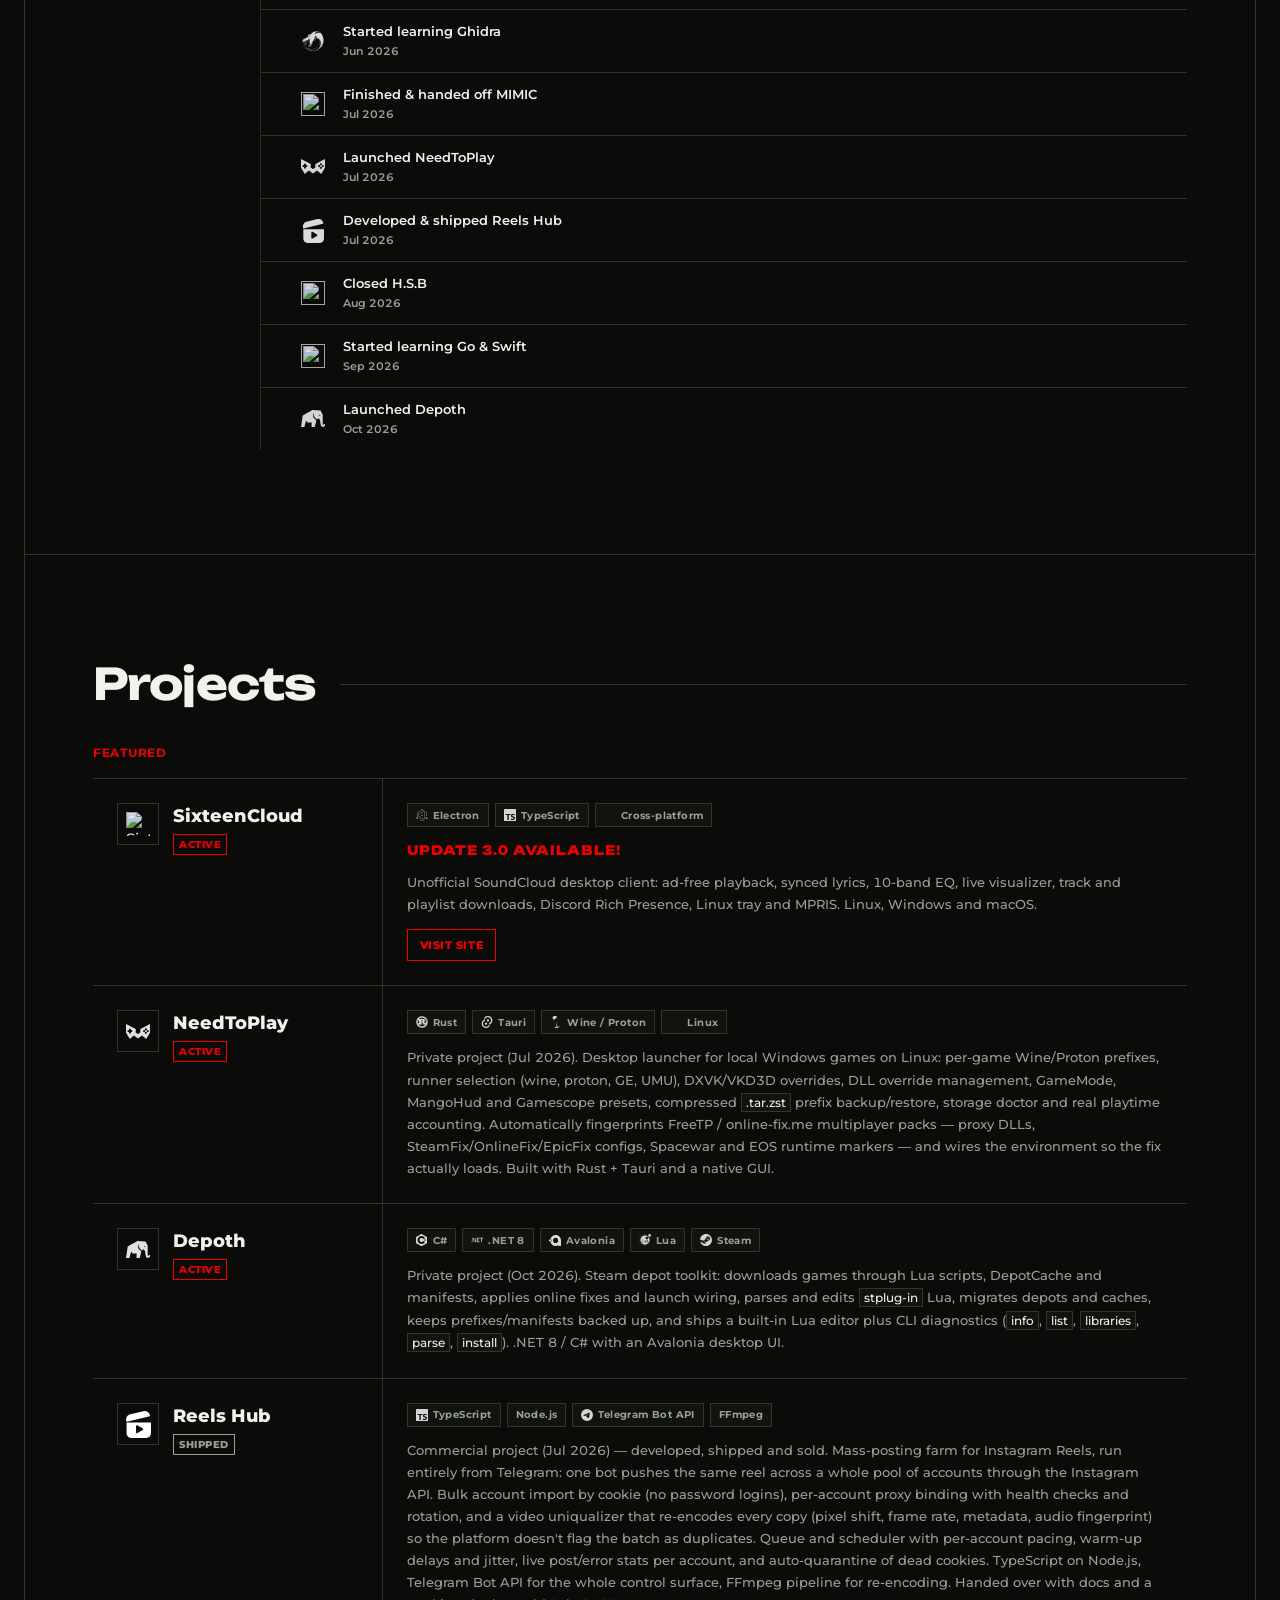
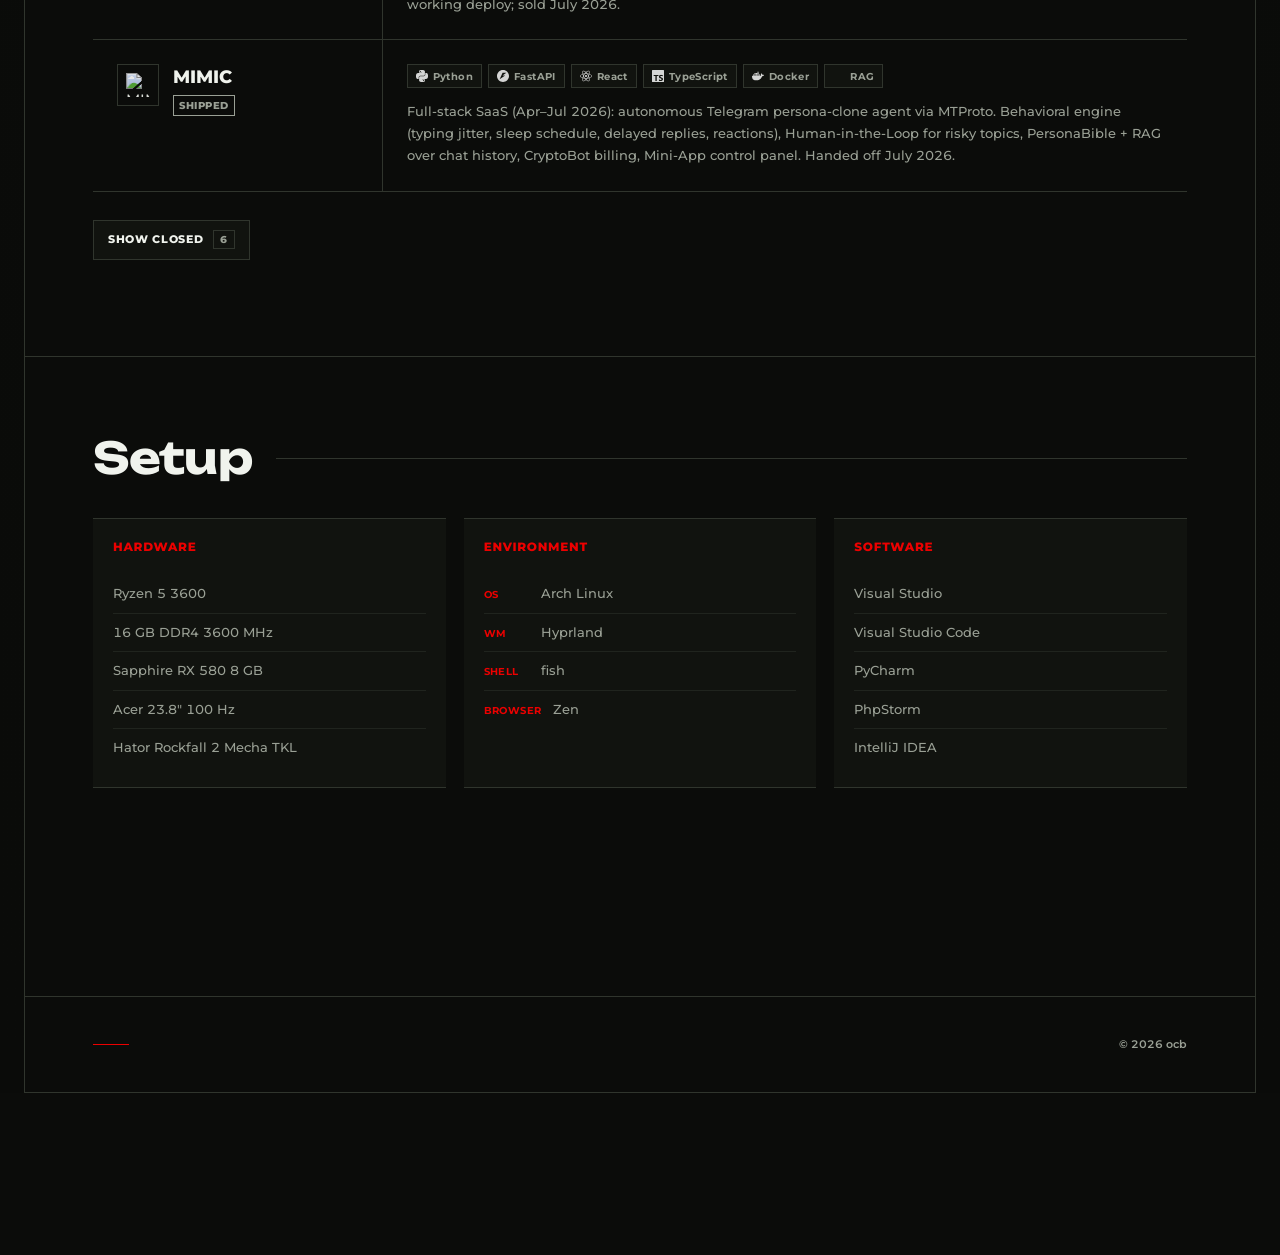
==== commit 588c3d5b: "Use Avalonia logo for the Depoth tech chip" ====
--- a/index.html
+++ b/index.html
@@ -543,7 +543,7 @@
                             <div class="project-tech">
                                 <span class="tech-chip"><img src="icons/csharp.svg" alt="">C#</span>
                                 <span class="tech-chip"><img src="icons/dotnet.svg" alt="">.NET 8</span>
-                                <span class="tech-chip"><img src="icons/dotnet.svg" alt="">Avalonia</span>
+                                <span class="tech-chip"><img src="icons/avalonia.svg" alt="">Avalonia</span>
                                 <span class="tech-chip"><img src="icons/lua.svg" alt="">Lua</span>
                                 <span class="tech-chip"><img src="icons/steam.svg" alt="">Steam</span>
                             </div>
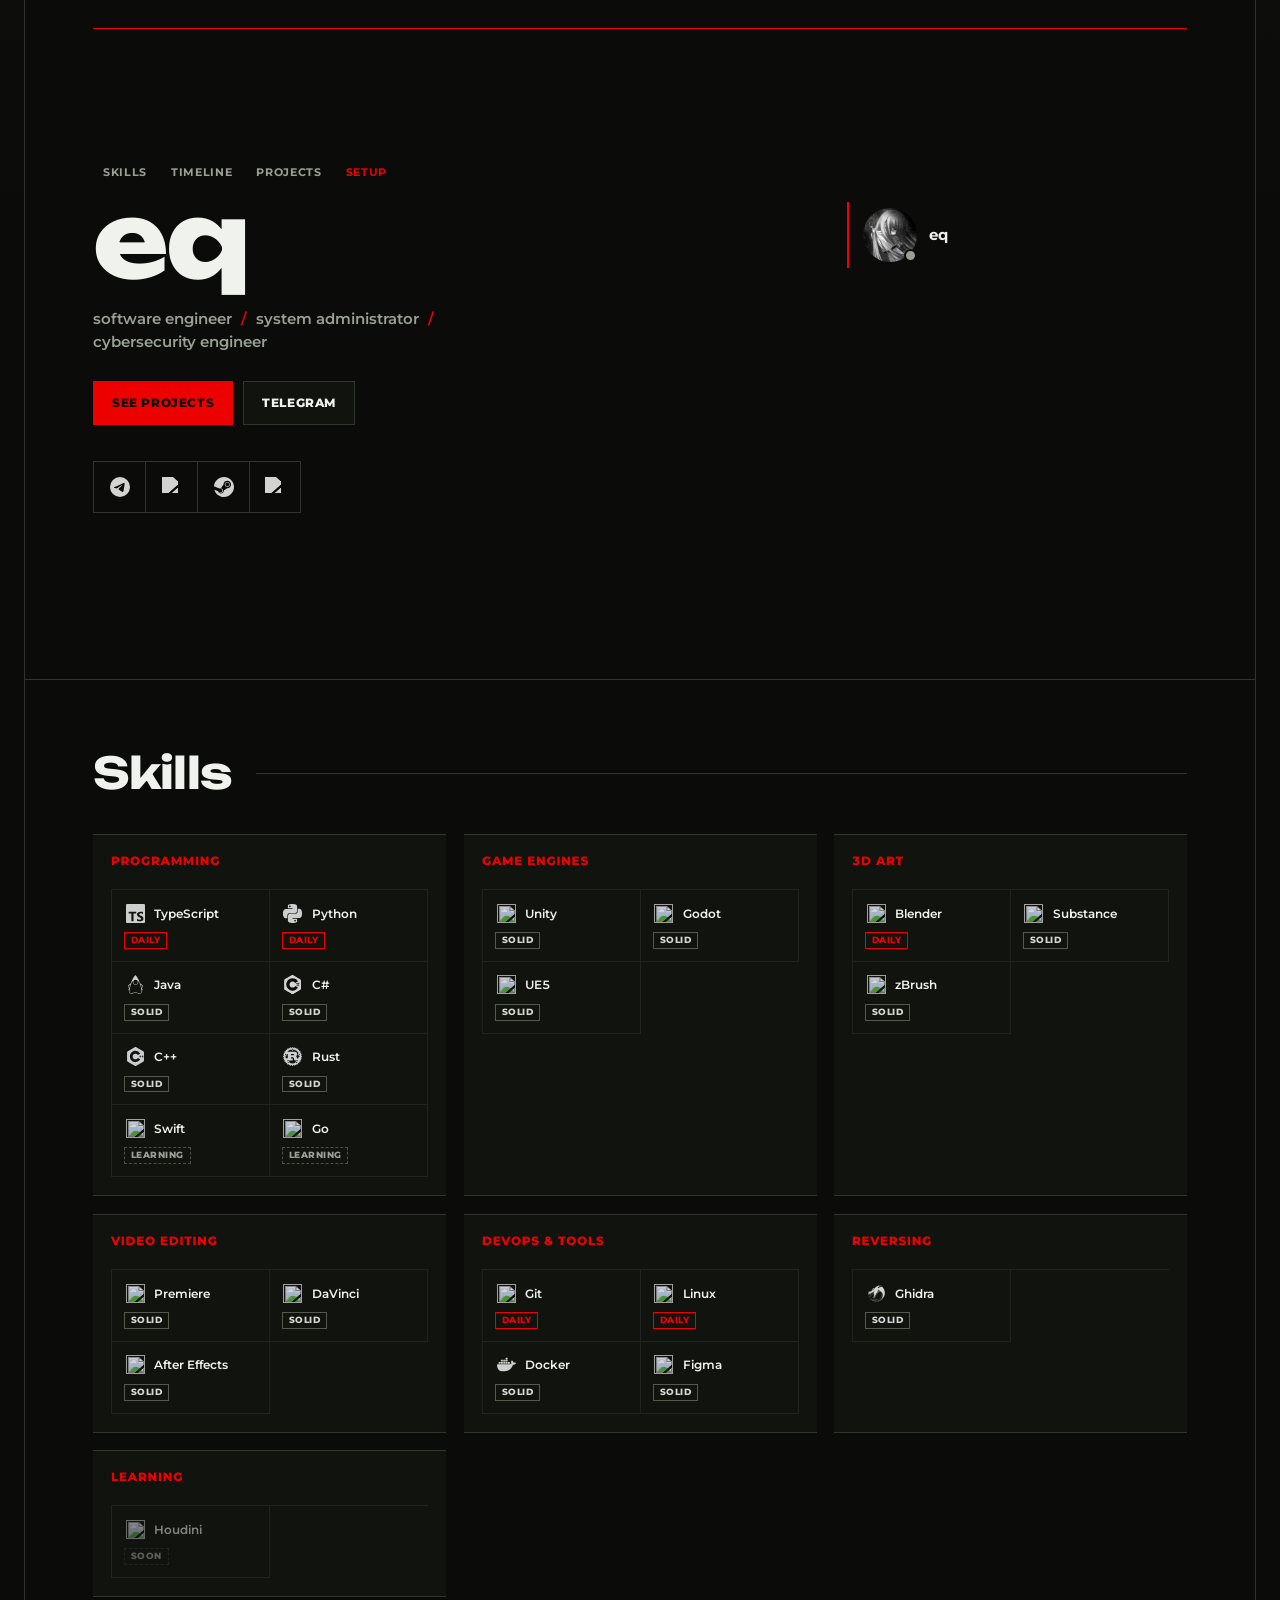
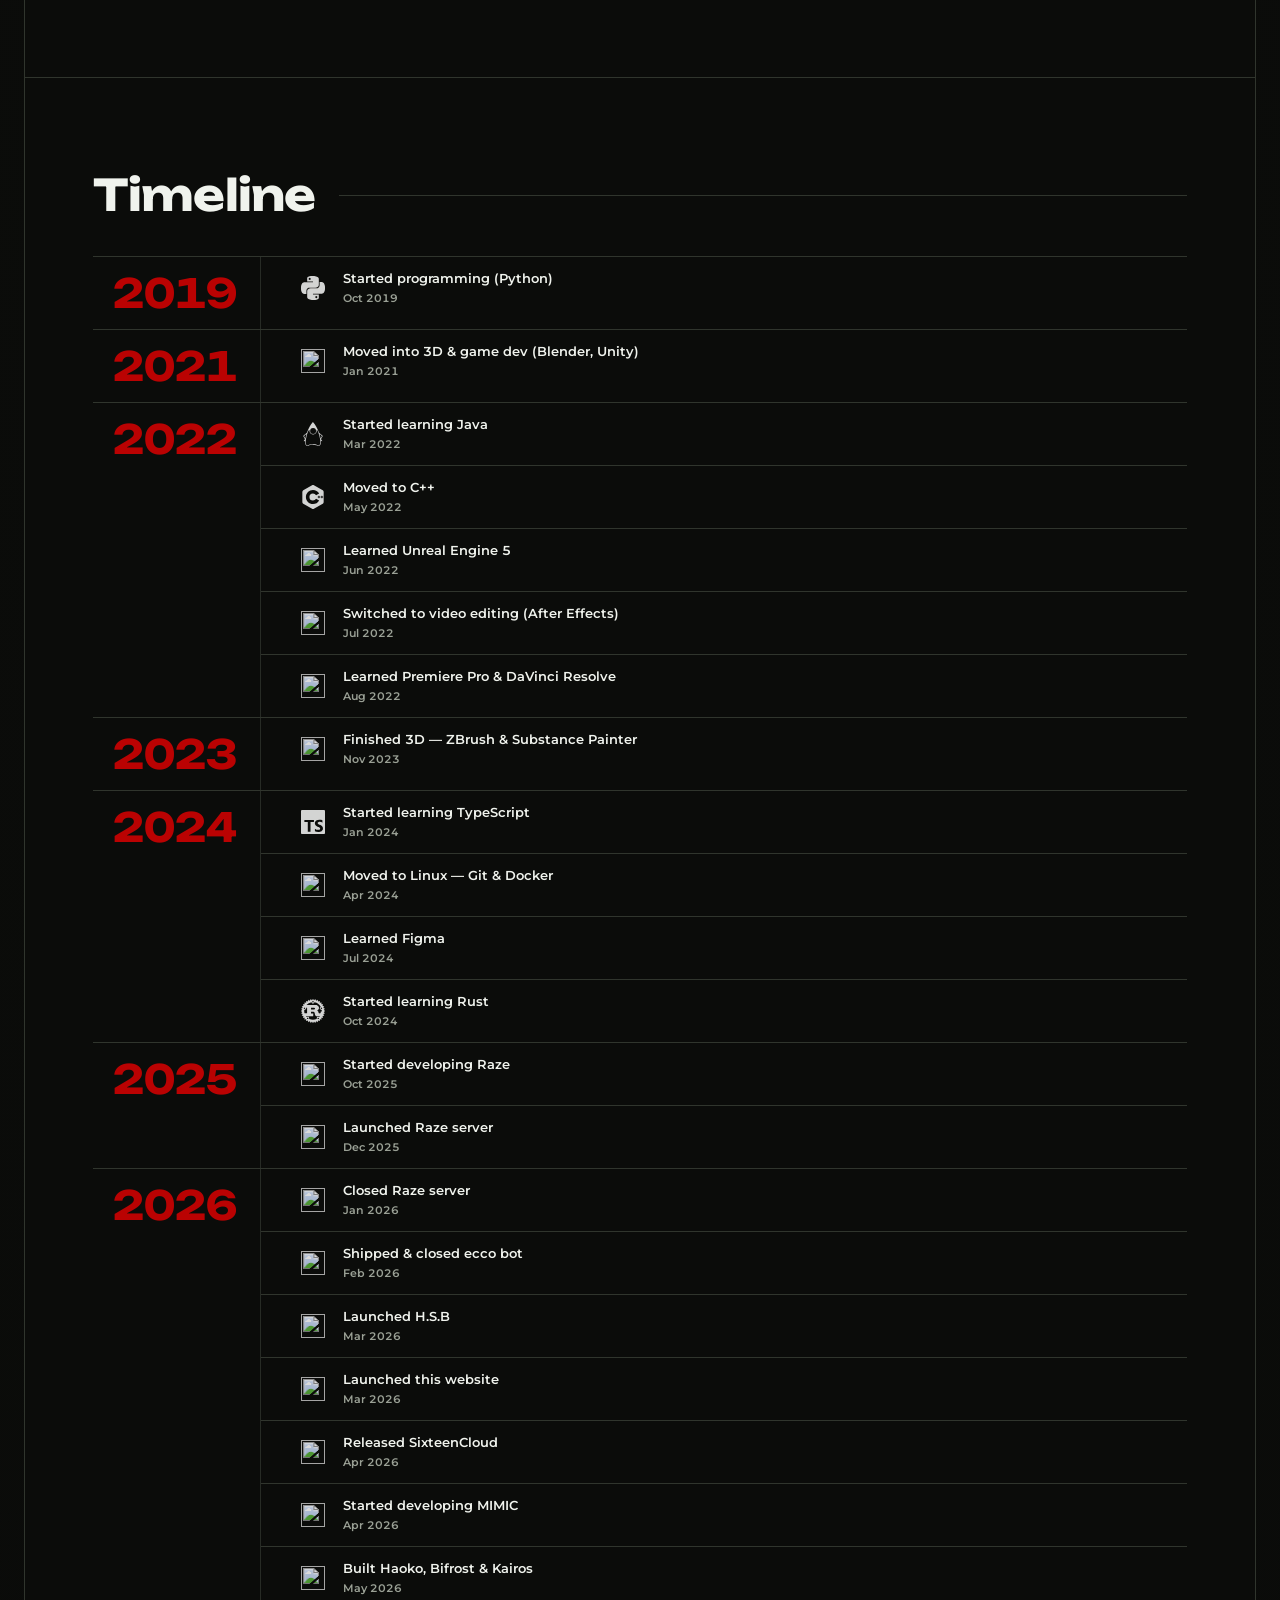
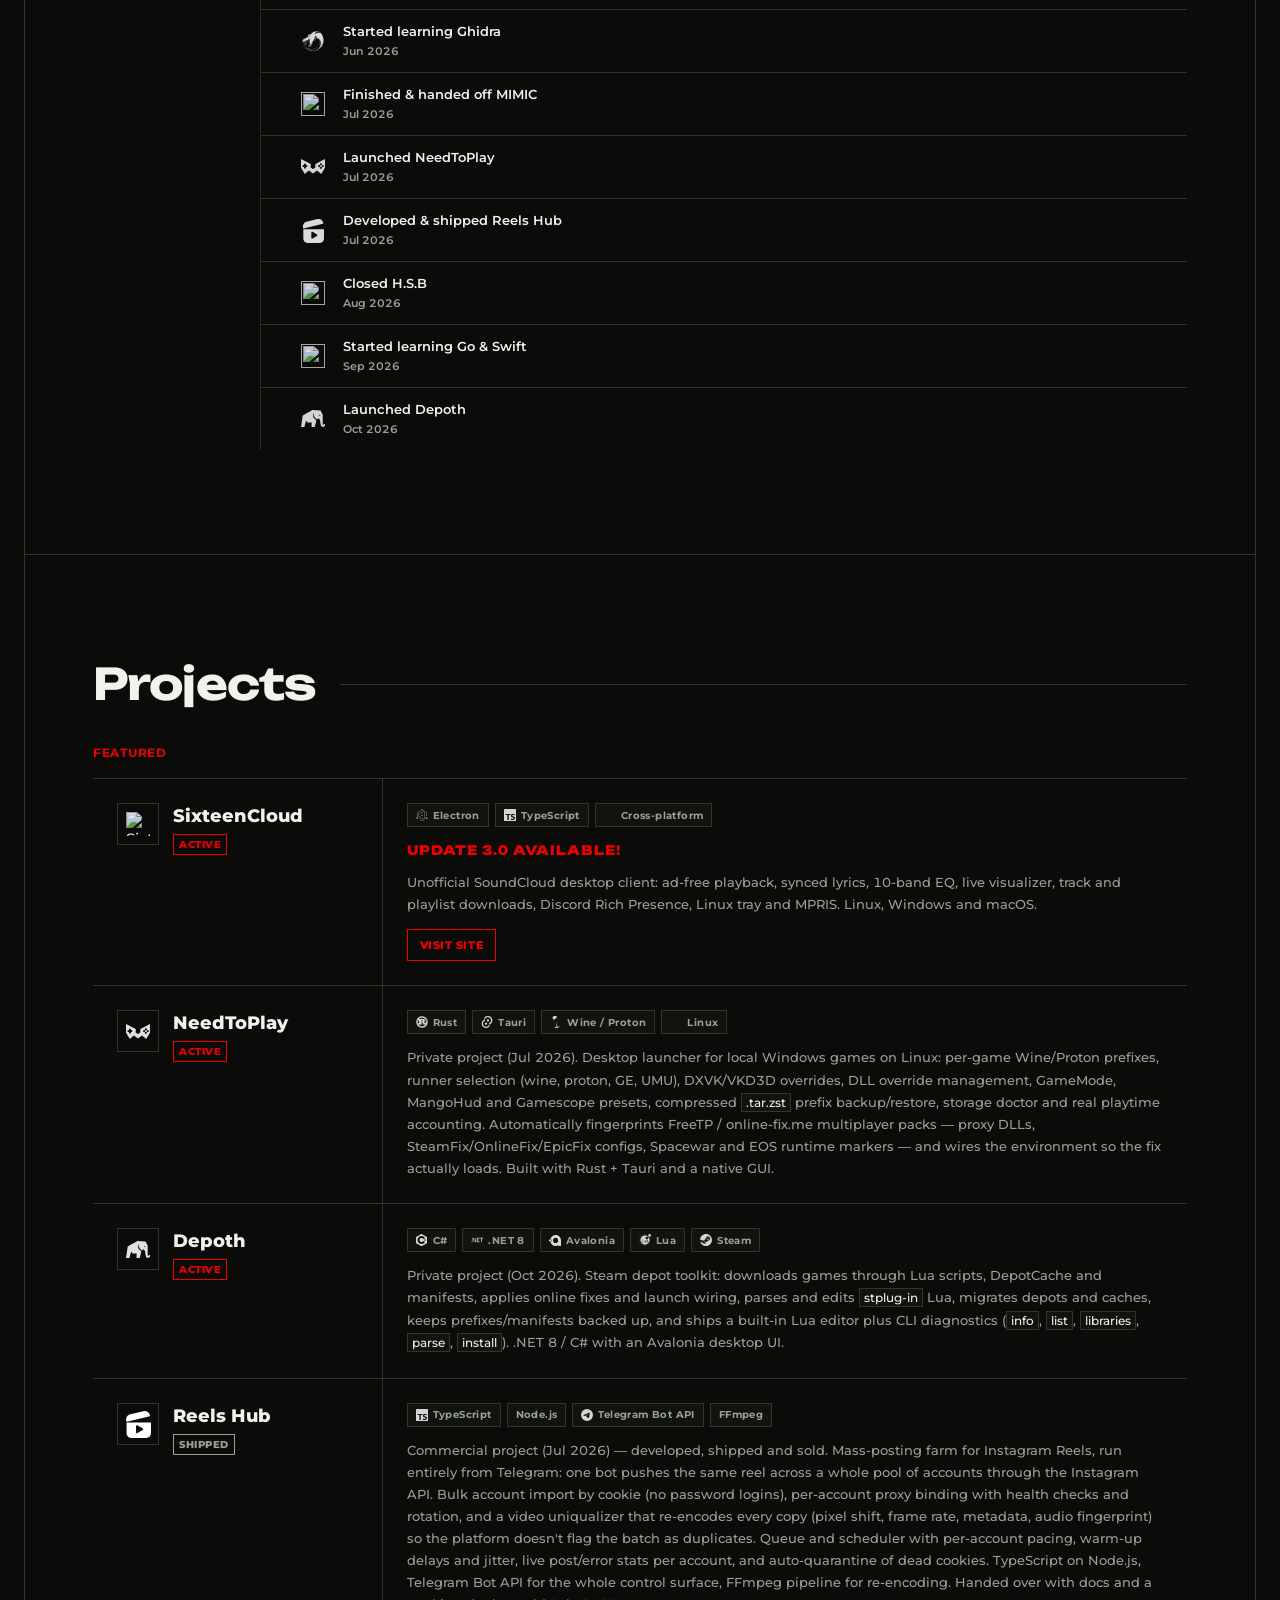
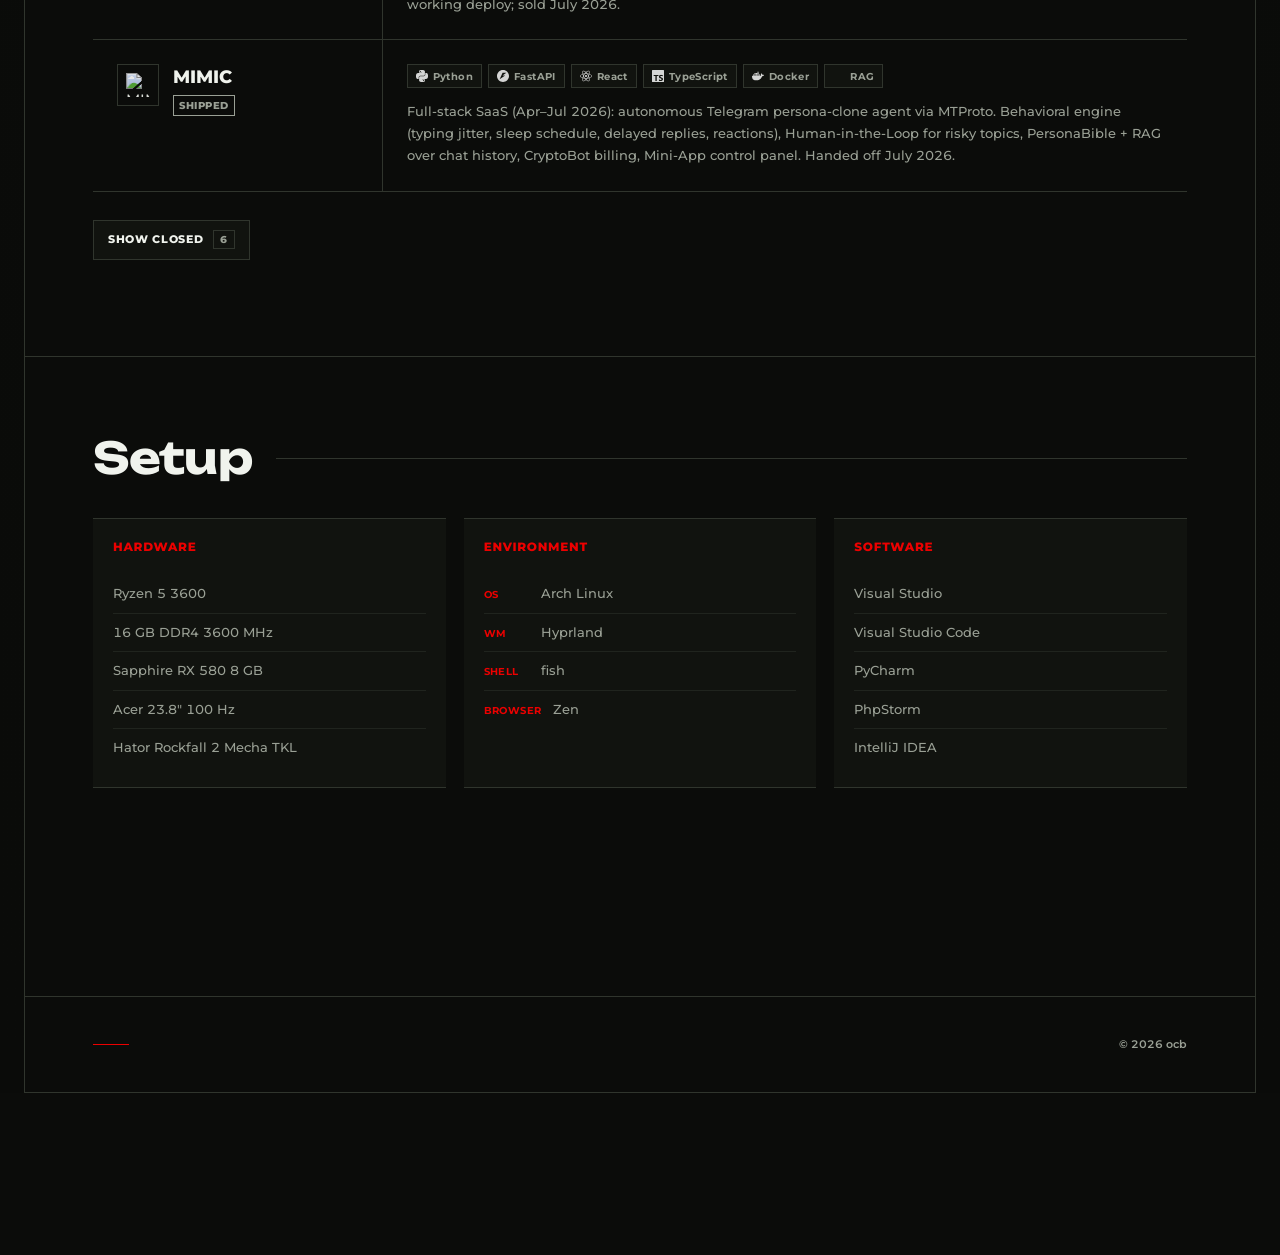
==== commit 6e92b77b: "Switch favicon and link preview banner to the new eq logo" ====
--- a/index.html
+++ b/index.html
@@ -11,7 +11,7 @@
     <meta property="og:title" content="eq | bio">
     <meta property="og:description" content="software engineer / system administrator / cybersecurity engineer — portfolio & projects">
     <meta property="og:type" content="website">
-    <meta property="og:image" content="https://ocb2016.me/img/og-logo.png">
+    <meta property="og:image" content="https://ocb2016.me/img/og-logo-eq.png">
     <meta property="og:image:type" content="image/png">
     <meta property="og:image:width" content="1200">
     <meta property="og:image:height" content="630">
@@ -20,9 +20,9 @@
     <meta name="twitter:card" content="summary_large_image">
     <meta name="twitter:title" content="eq | bio">
     <meta name="twitter:description" content="software engineer / system administrator / cybersecurity engineer — portfolio & projects">
-    <meta name="twitter:image" content="https://ocb2016.me/img/og-logo.png">
+    <meta name="twitter:image" content="https://ocb2016.me/img/og-logo-eq.png">
     <meta name="twitter:image:alt" content="ocb logo">
-    <link rel="icon" type="image/svg+xml" href="icons/ocb_site_logo.svg">
+    <link rel="icon" type="image/svg+xml" href="icons/eq_bio_new_logo.svg">
     <link rel="stylesheet" href="style.css">
     <link rel="stylesheet" href="cube.css">
 </head>
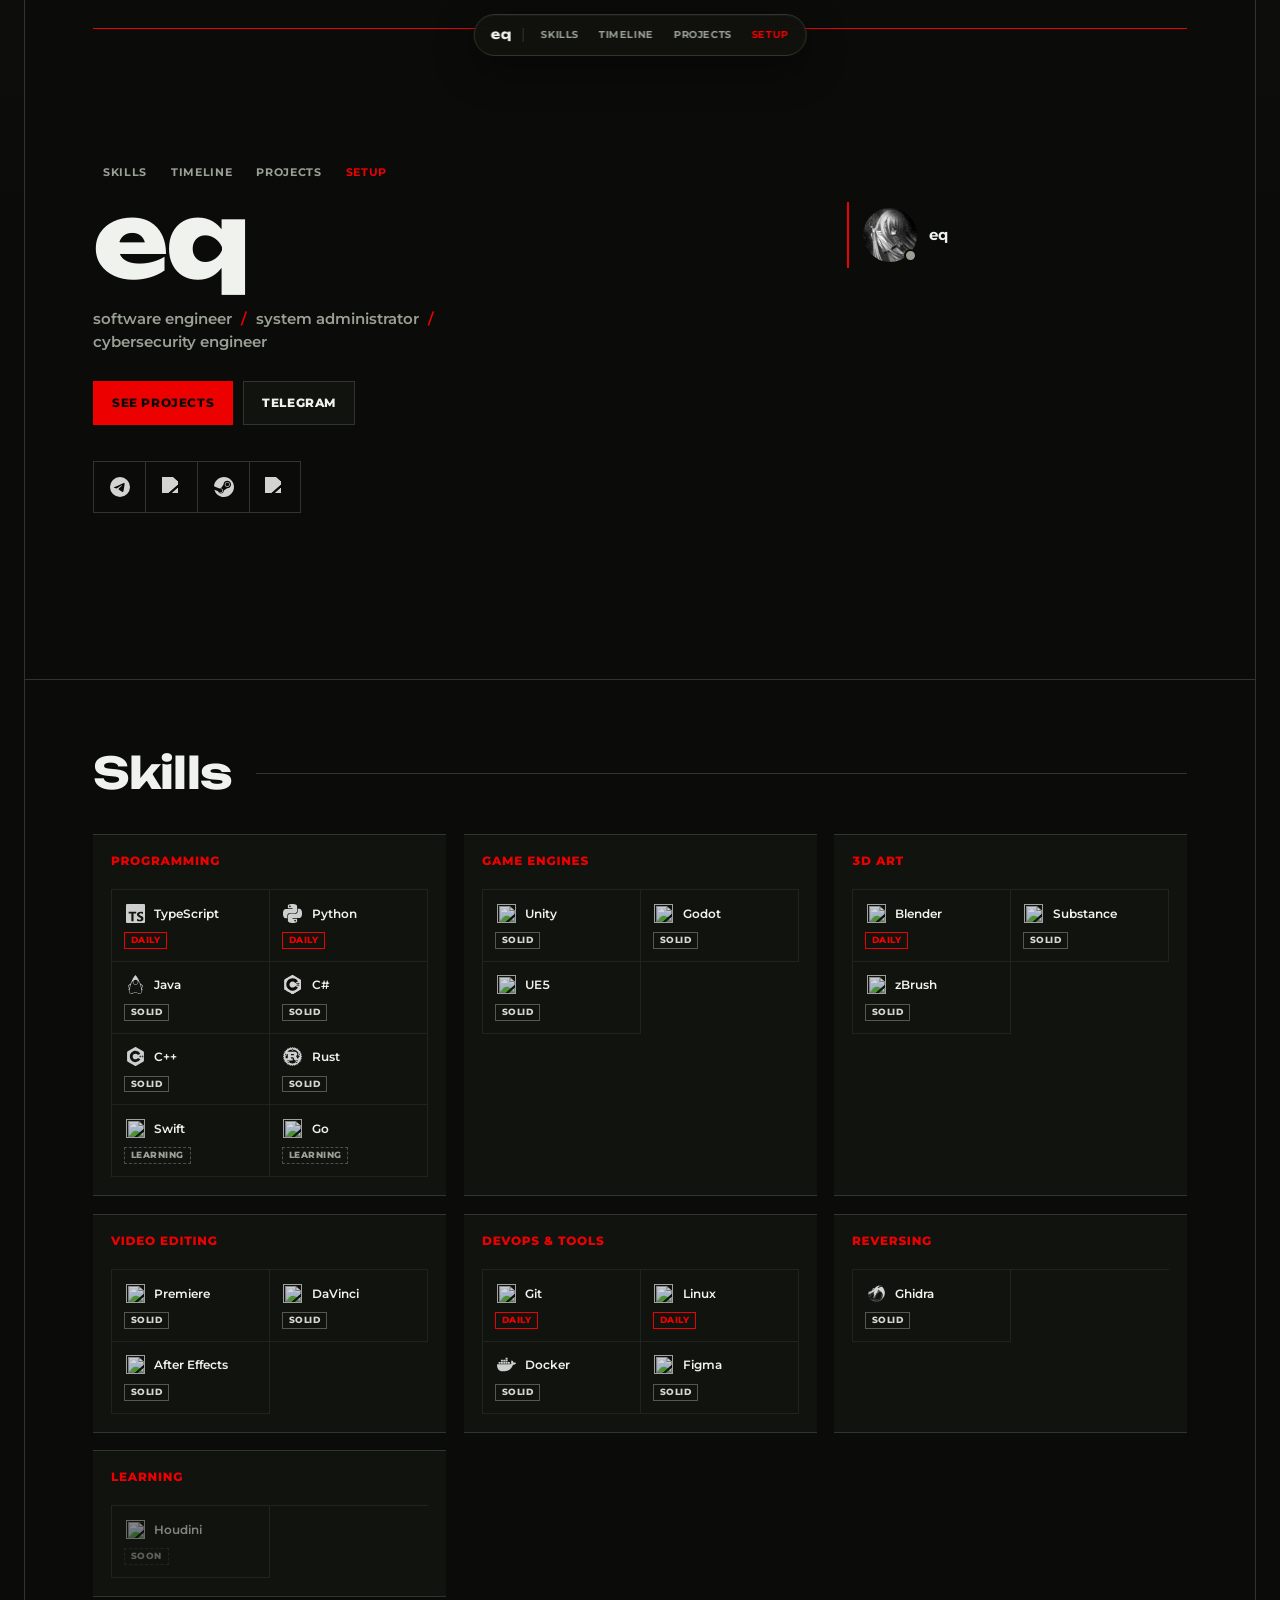
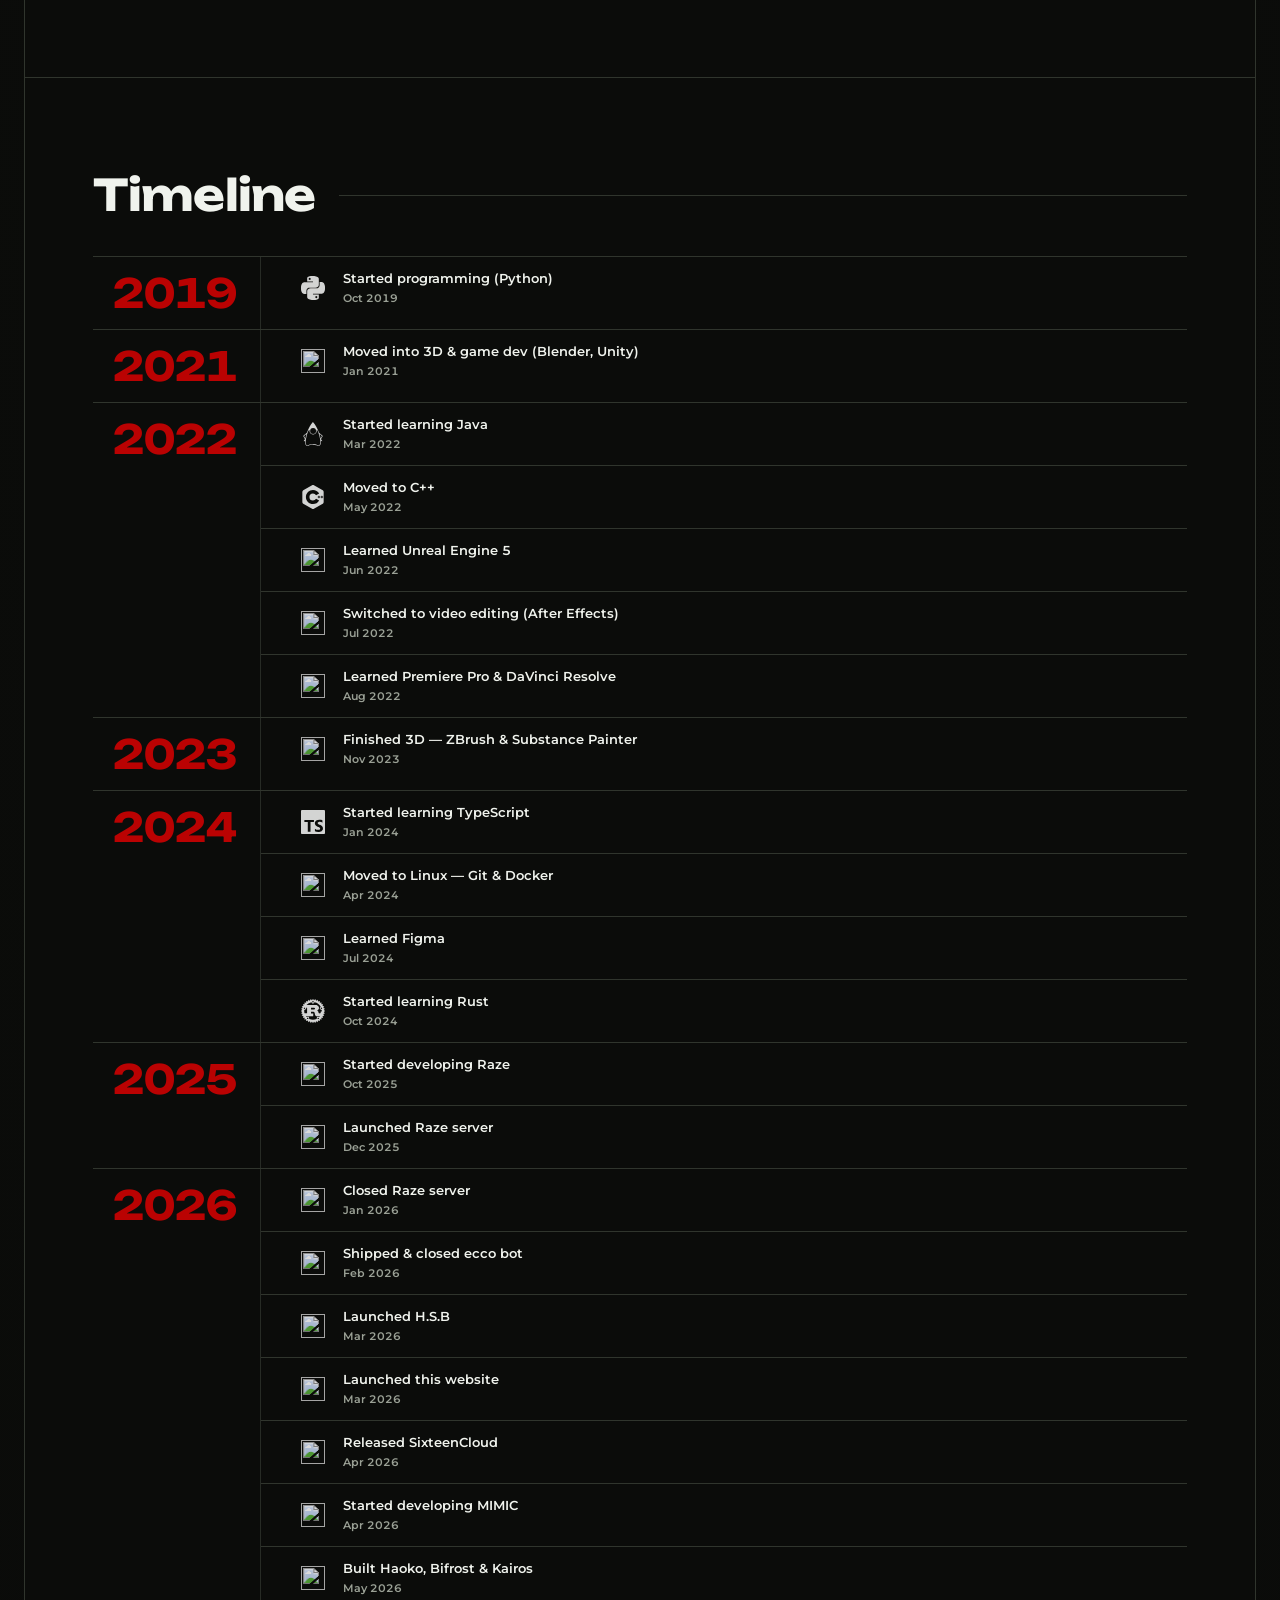
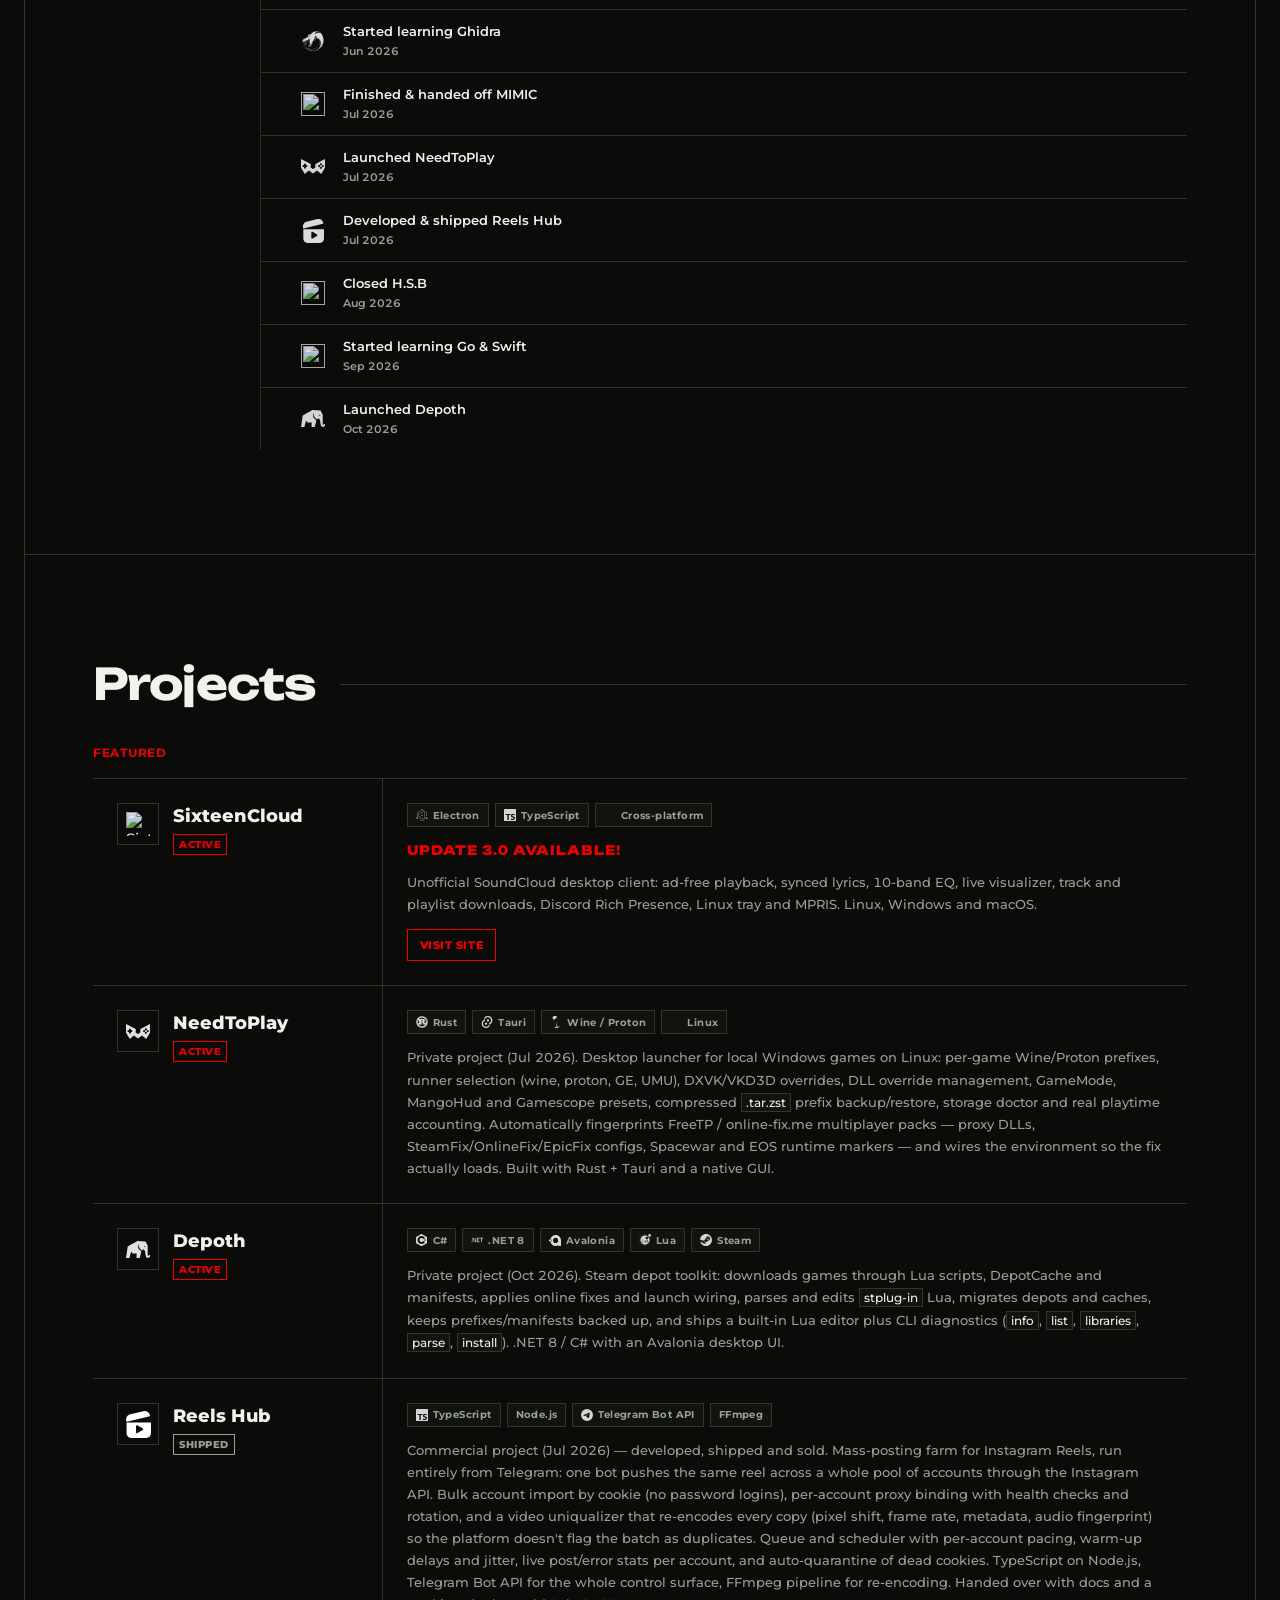
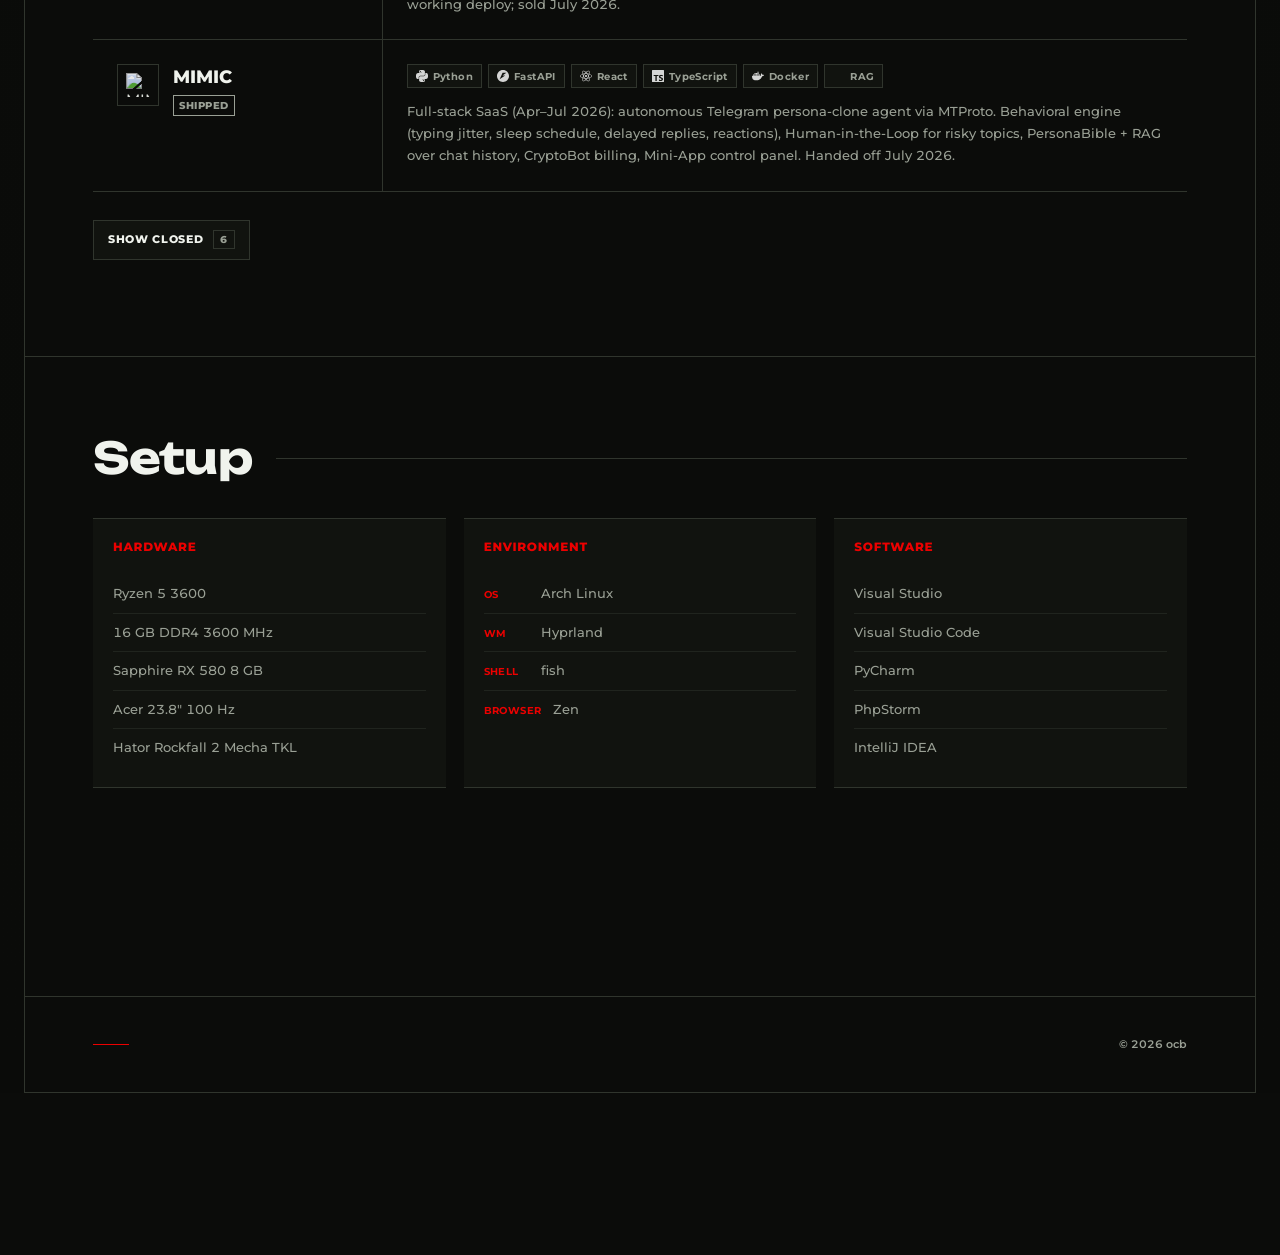
==== commit 6d95043a: "Fatten and square-pad the favicon so the mark reads at 16px" ====
--- a/index.html
+++ b/index.html
@@ -22,7 +22,9 @@
     <meta name="twitter:description" content="software engineer / system administrator / cybersecurity engineer — portfolio & projects">
     <meta name="twitter:image" content="https://ocb2016.me/img/og-logo-eq.png">
     <meta name="twitter:image:alt" content="ocb logo">
-    <link rel="icon" type="image/svg+xml" href="icons/eq_bio_new_logo.svg">
+    <link rel="icon" type="image/svg+xml" href="icons/favicon.svg">
+    <link rel="icon" type="image/png" sizes="32x32" href="img/favicon-32.png">
+    <link rel="apple-touch-icon" href="img/favicon-180.png">
     <link rel="stylesheet" href="style.css">
     <link rel="stylesheet" href="cube.css">
 </head>
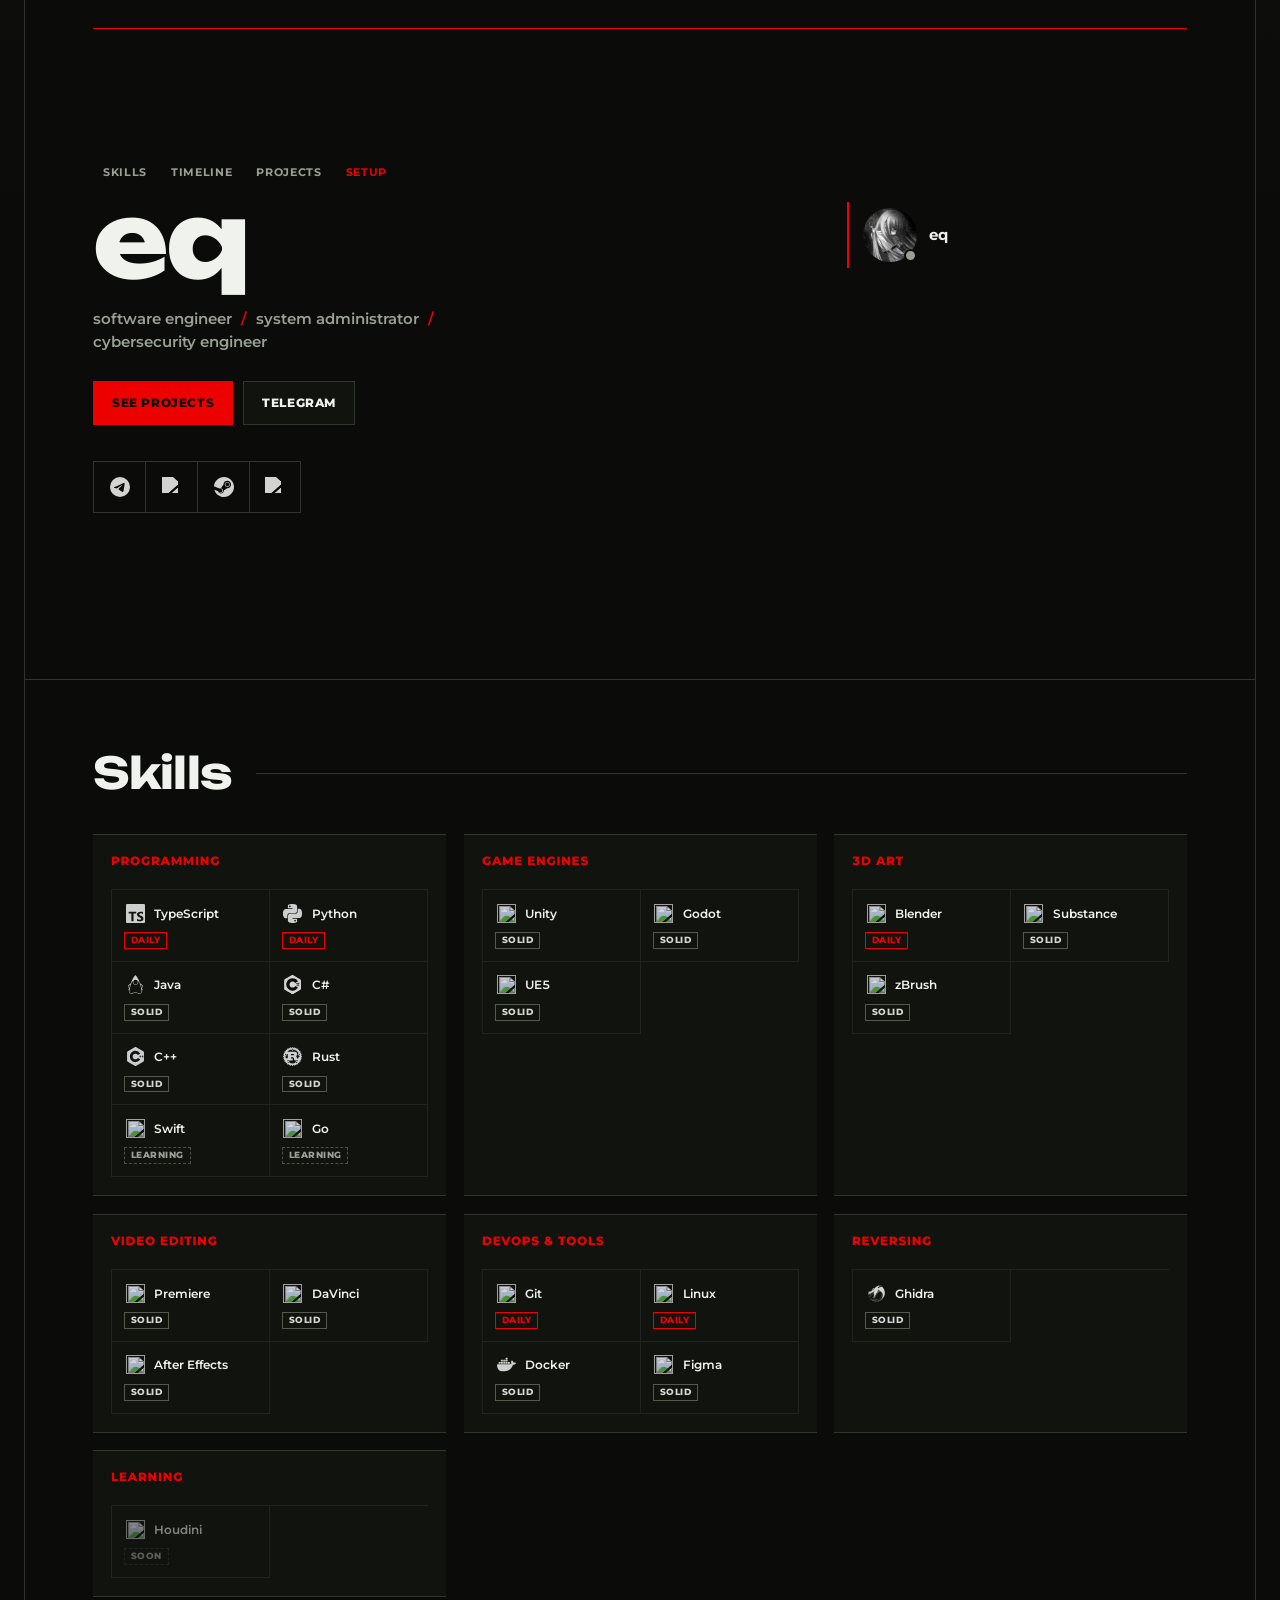
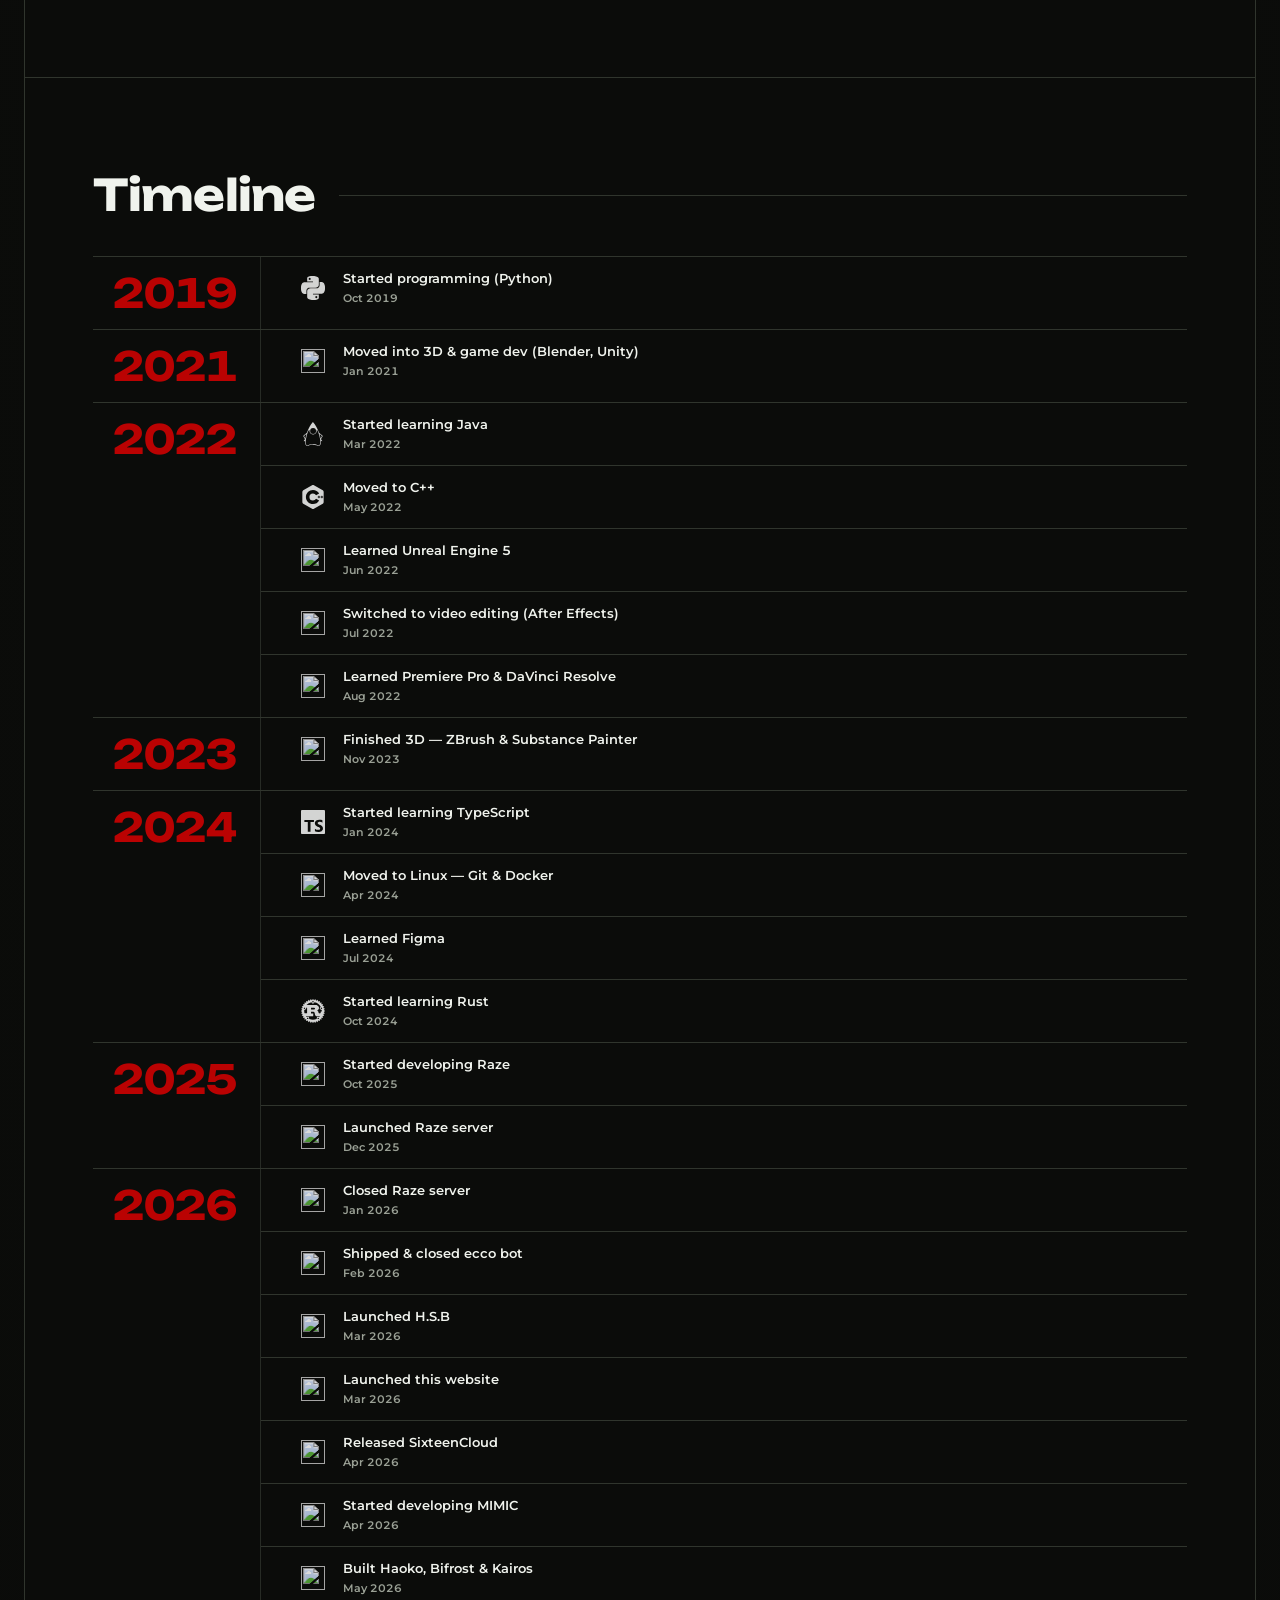
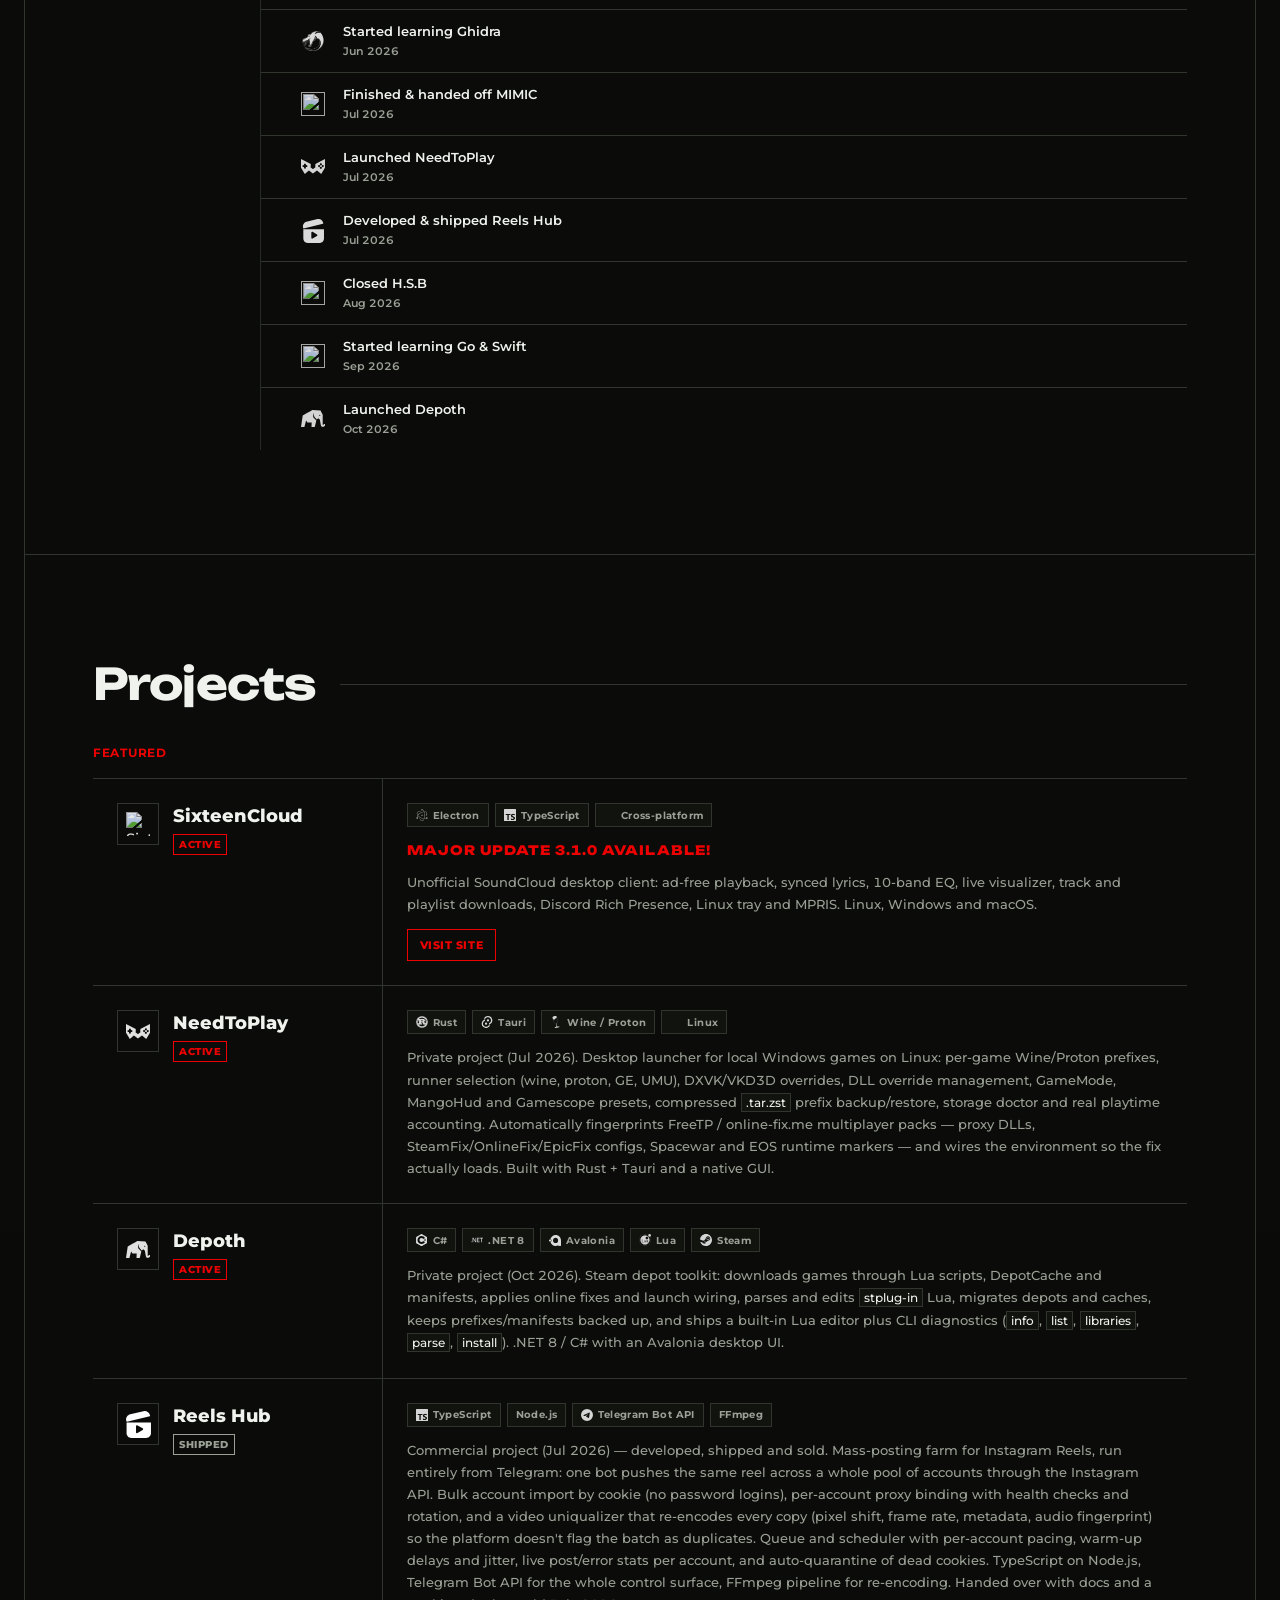
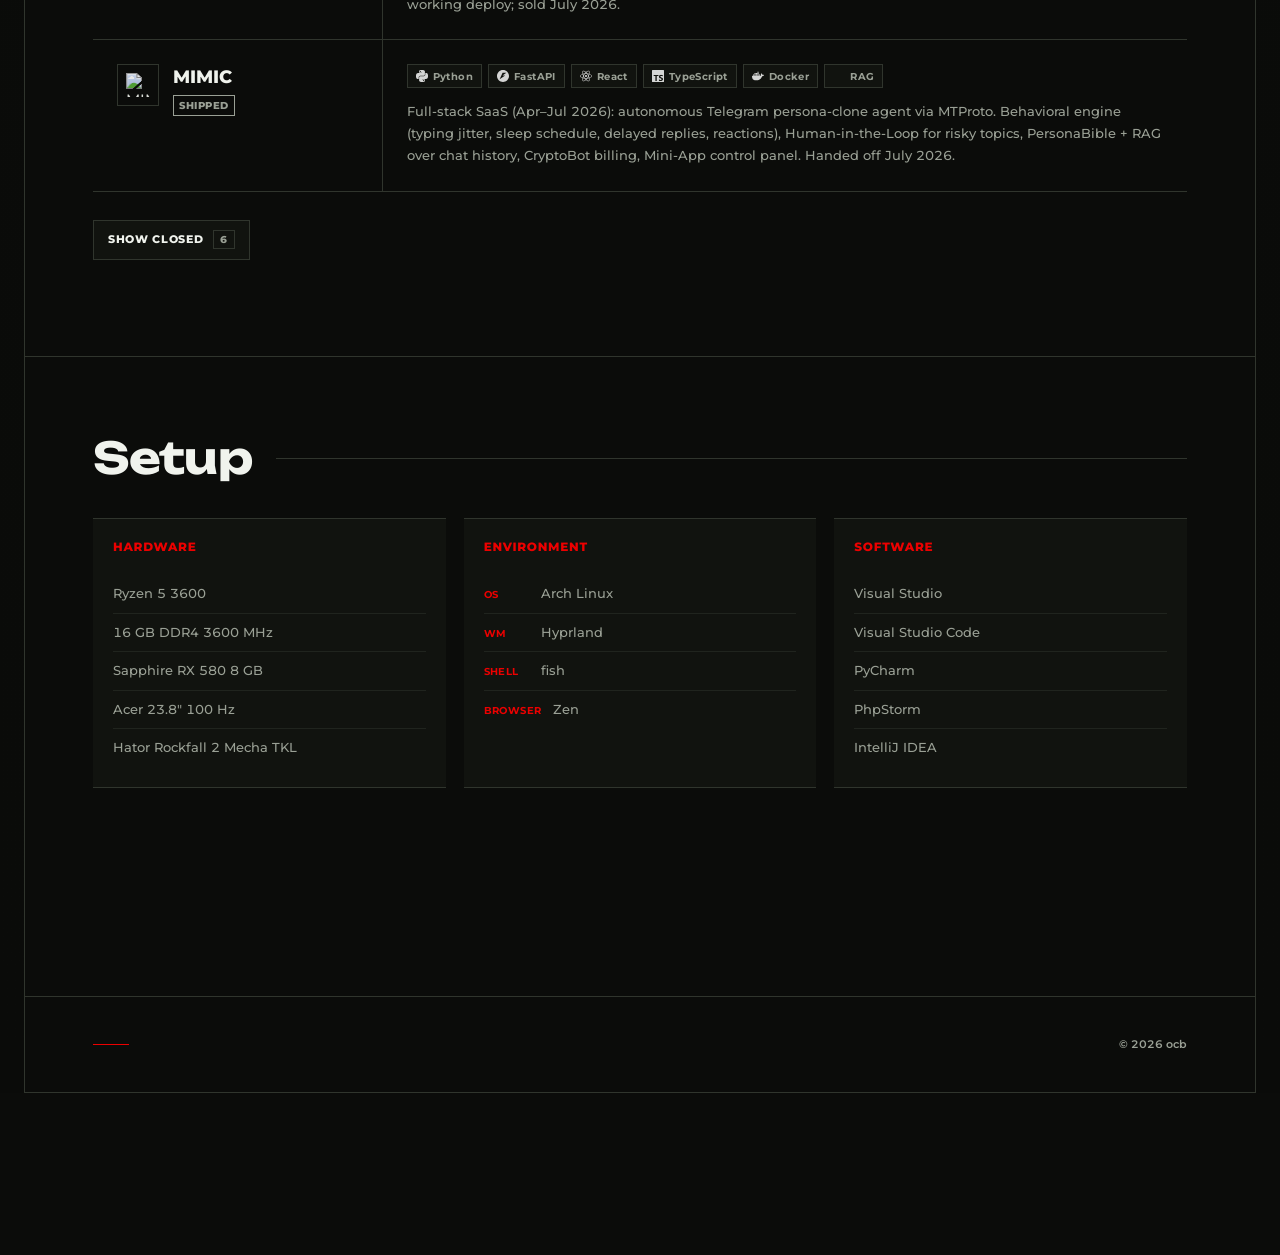
==== commit 8d109d19: "Announce SixteenCloud MAJOR UPDATE 3.1.0 in the projects list" ====
--- a/index.html
+++ b/index.html
@@ -22,9 +22,9 @@
     <meta name="twitter:description" content="software engineer / system administrator / cybersecurity engineer — portfolio & projects">
     <meta name="twitter:image" content="https://ocb2016.me/img/og-logo-eq.png">
     <meta name="twitter:image:alt" content="ocb logo">
-    <link rel="icon" type="image/svg+xml" href="icons/favicon.svg">
-    <link rel="icon" type="image/png" sizes="32x32" href="img/favicon-32.png">
-    <link rel="apple-touch-icon" href="img/favicon-180.png">
+    <link rel="icon" type="image/svg+xml" href="icons/eq-mark.svg">
+    <link rel="icon" type="image/png" sizes="32x32" href="img/eq-mark-32.png">
+    <link rel="apple-touch-icon" href="img/eq-mark-180.png">
     <link rel="stylesheet" href="style.css">
     <link rel="stylesheet" href="cube.css">
 </head>
@@ -507,7 +507,7 @@
                                 <span class="tech-chip"><img src="icons/typescript.svg" alt="">TypeScript</span>
                                 <span class="tech-chip"><img src="icons/linux.svg" alt="">Cross-platform</span>
                             </div>
-                            <p class="project-description"><span class="project-update">UPDATE 3.0 AVAILABLE!</span>Unofficial SoundCloud desktop client: ad-free playback, synced lyrics, 10-band EQ, live visualizer, track and playlist downloads, Discord Rich Presence, Linux tray and MPRIS. Linux, Windows and macOS.</p>
+                            <p class="project-description"><span class="project-update">MAJOR UPDATE 3.1.0 AVAILABLE!</span>Unofficial SoundCloud desktop client: ad-free playback, synced lyrics, 10-band EQ, live visualizer, track and playlist downloads, Discord Rich Presence, Linux tray and MPRIS. Linux, Windows and macOS.</p>
                             <div class="project-links">
                                 <a href="https://sixteencloud.ocb2016.me" class="project-link" id="sixteencloud-site" target="_blank" rel="noopener noreferrer">Visit site</a>
                             </div>
